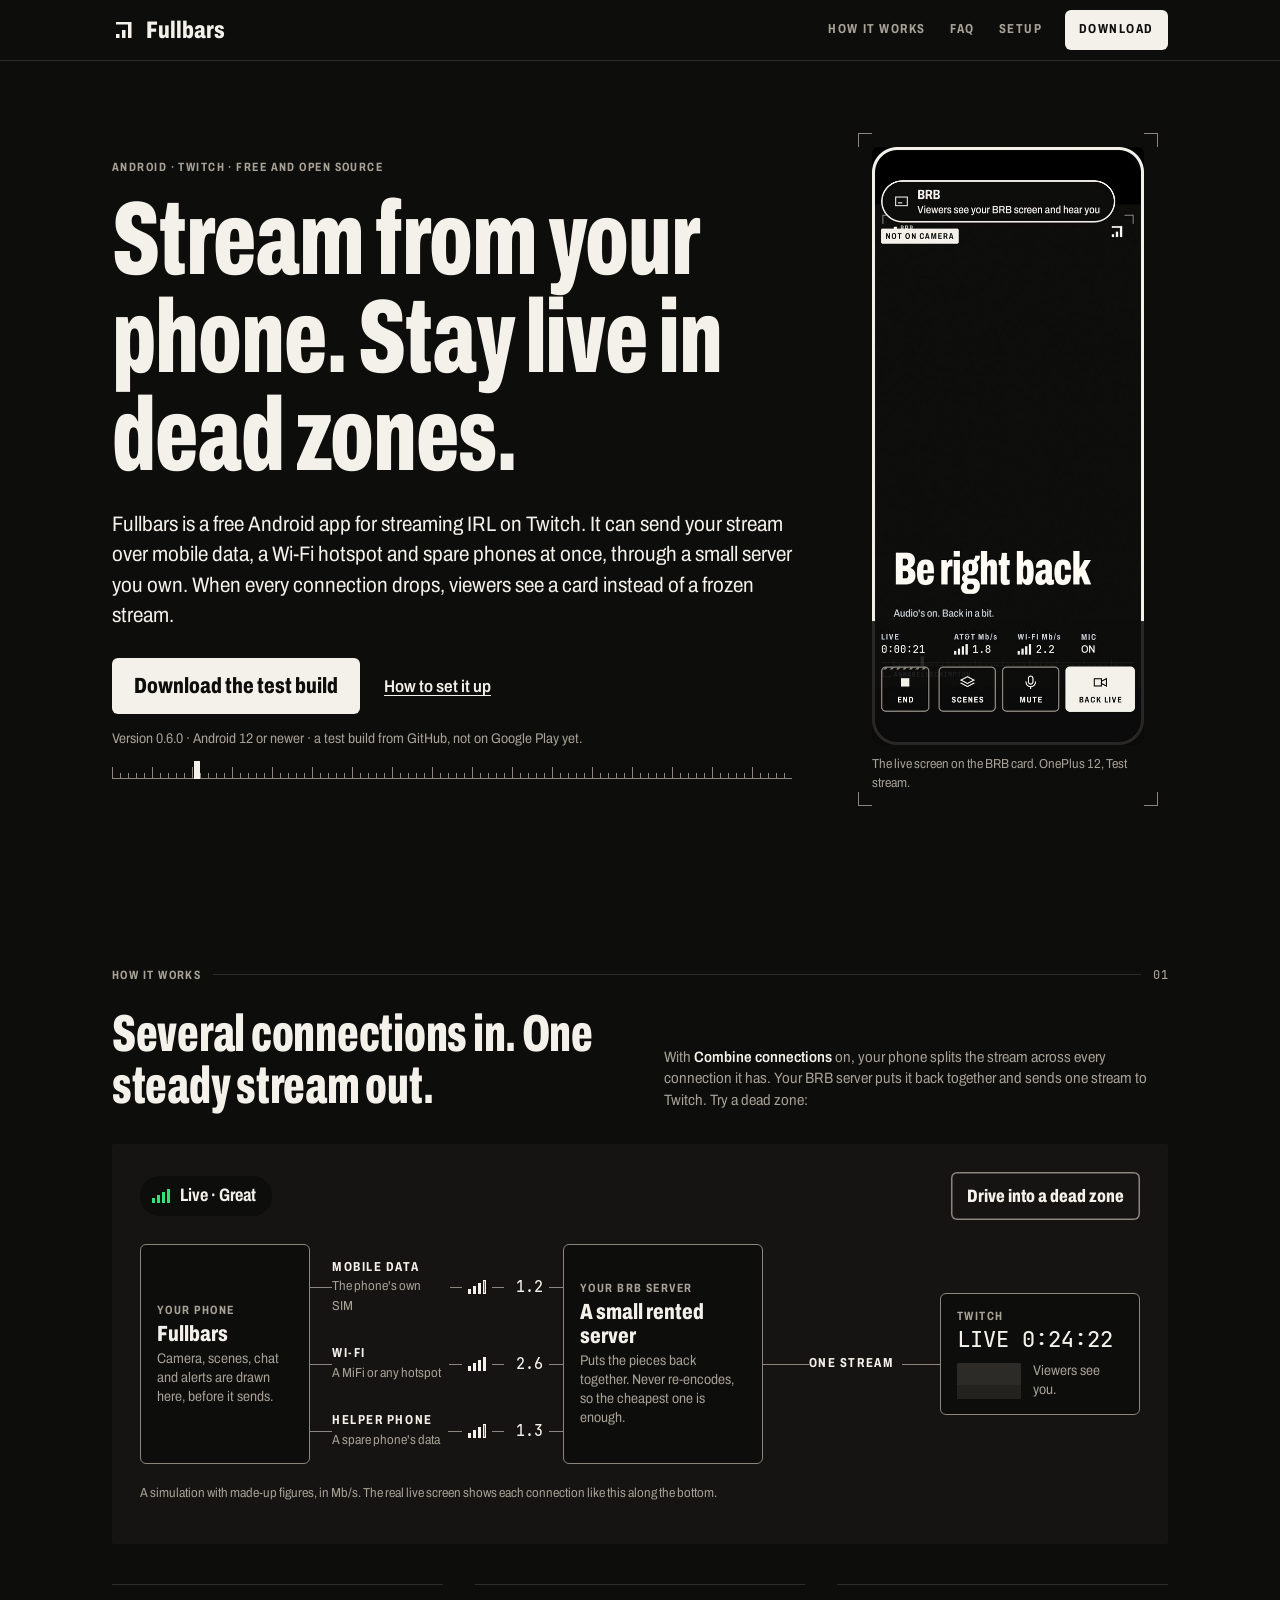
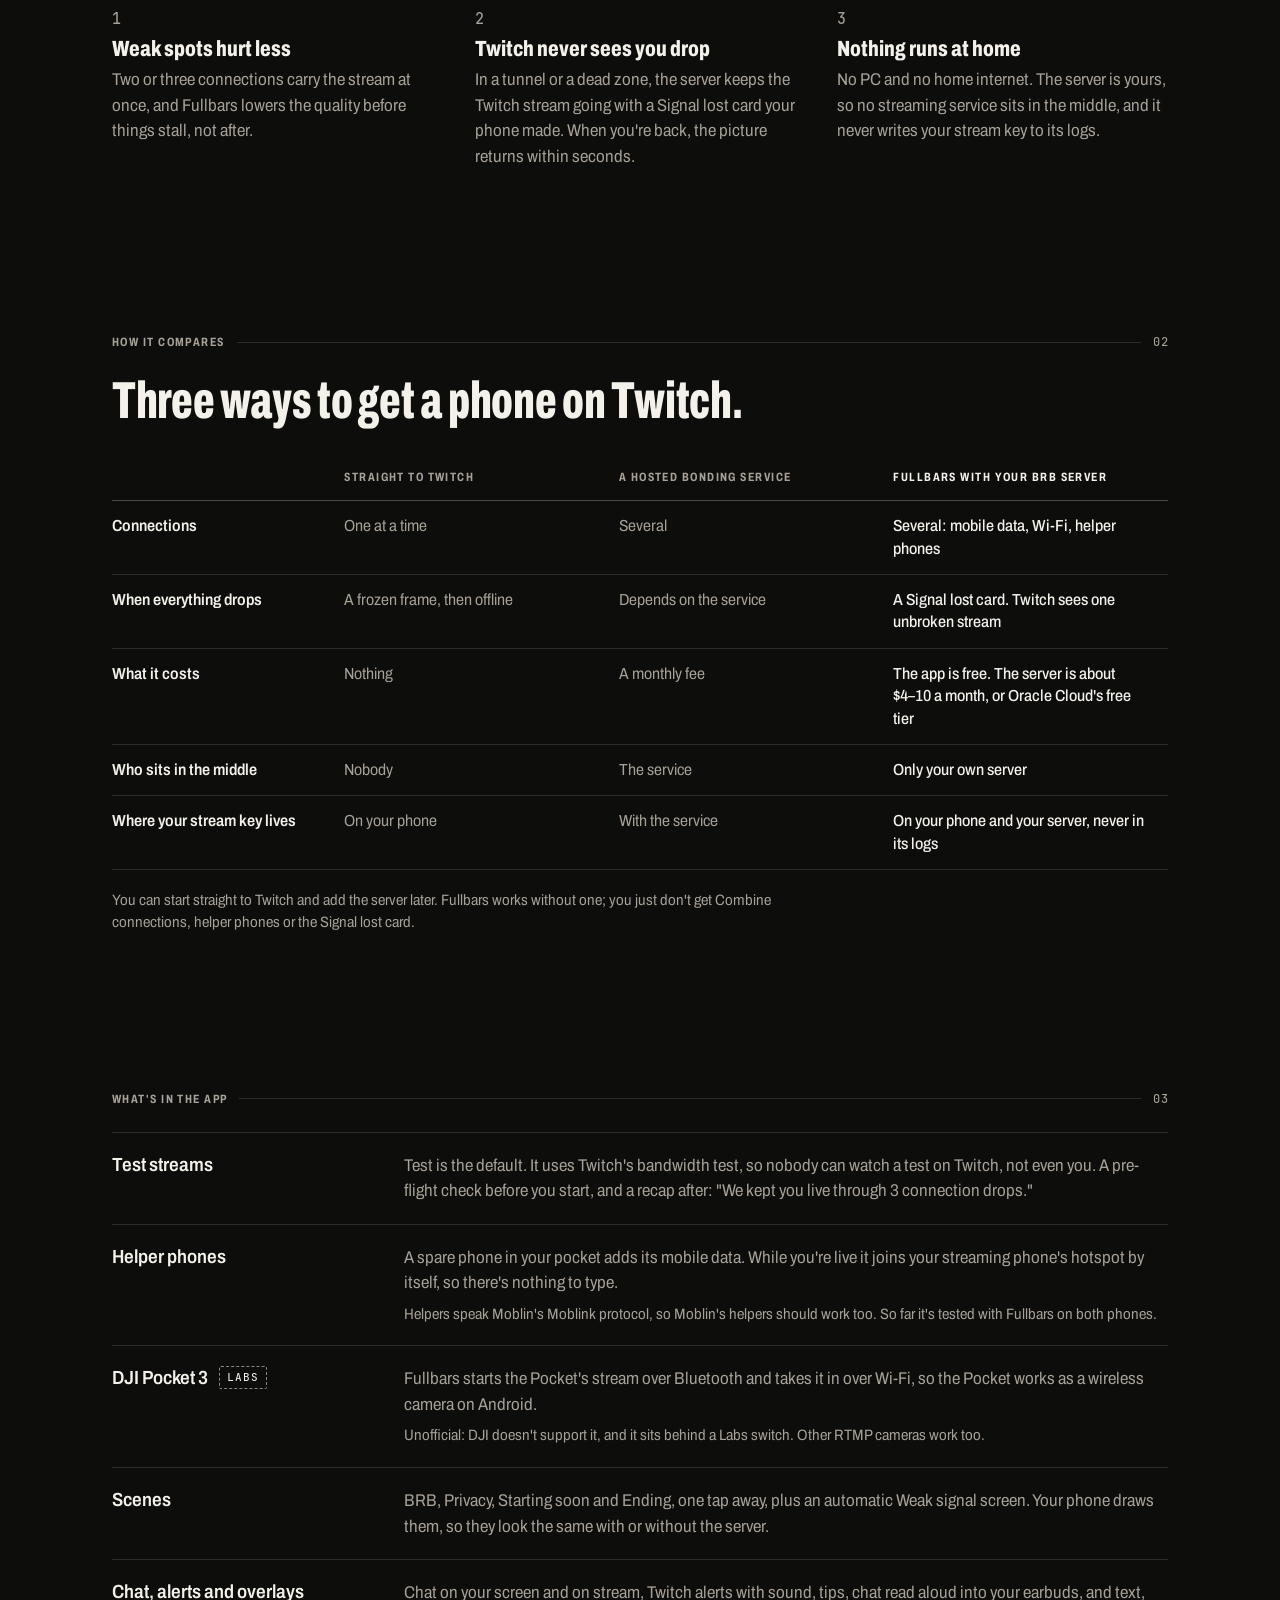
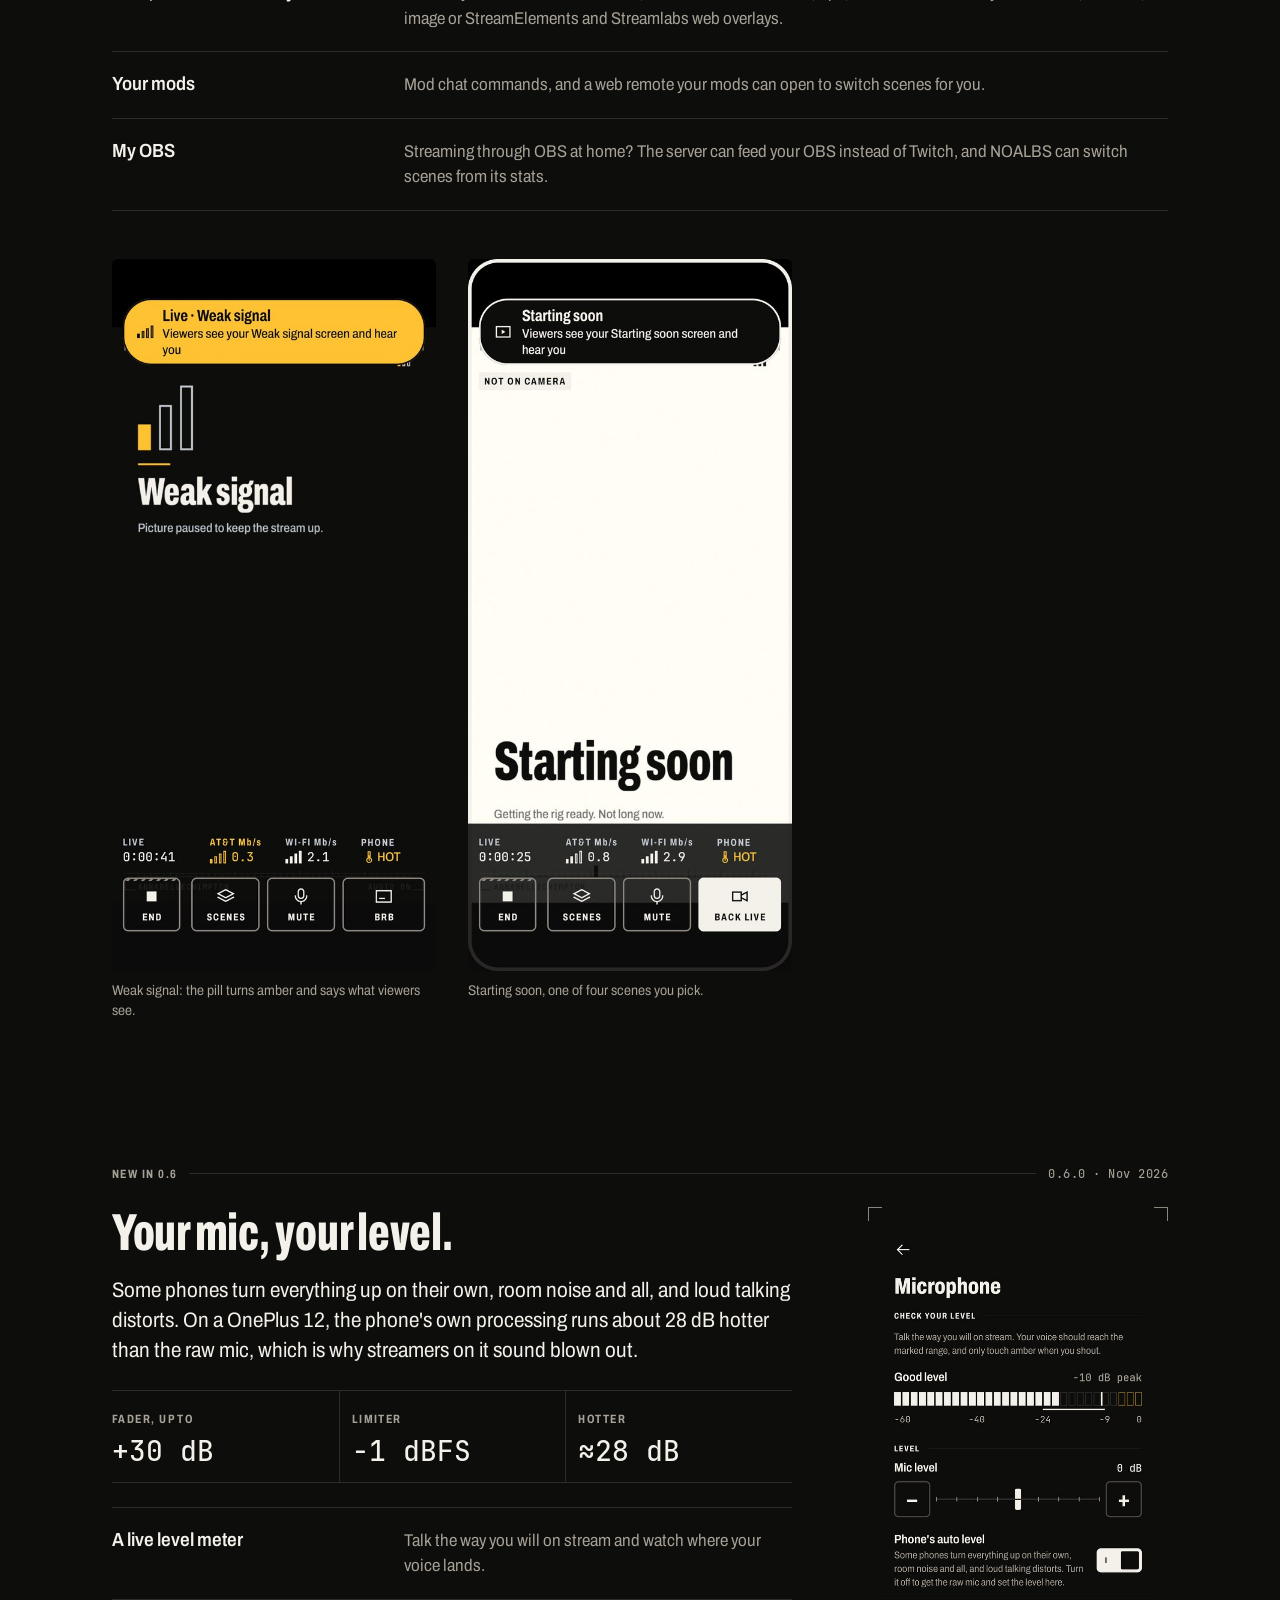
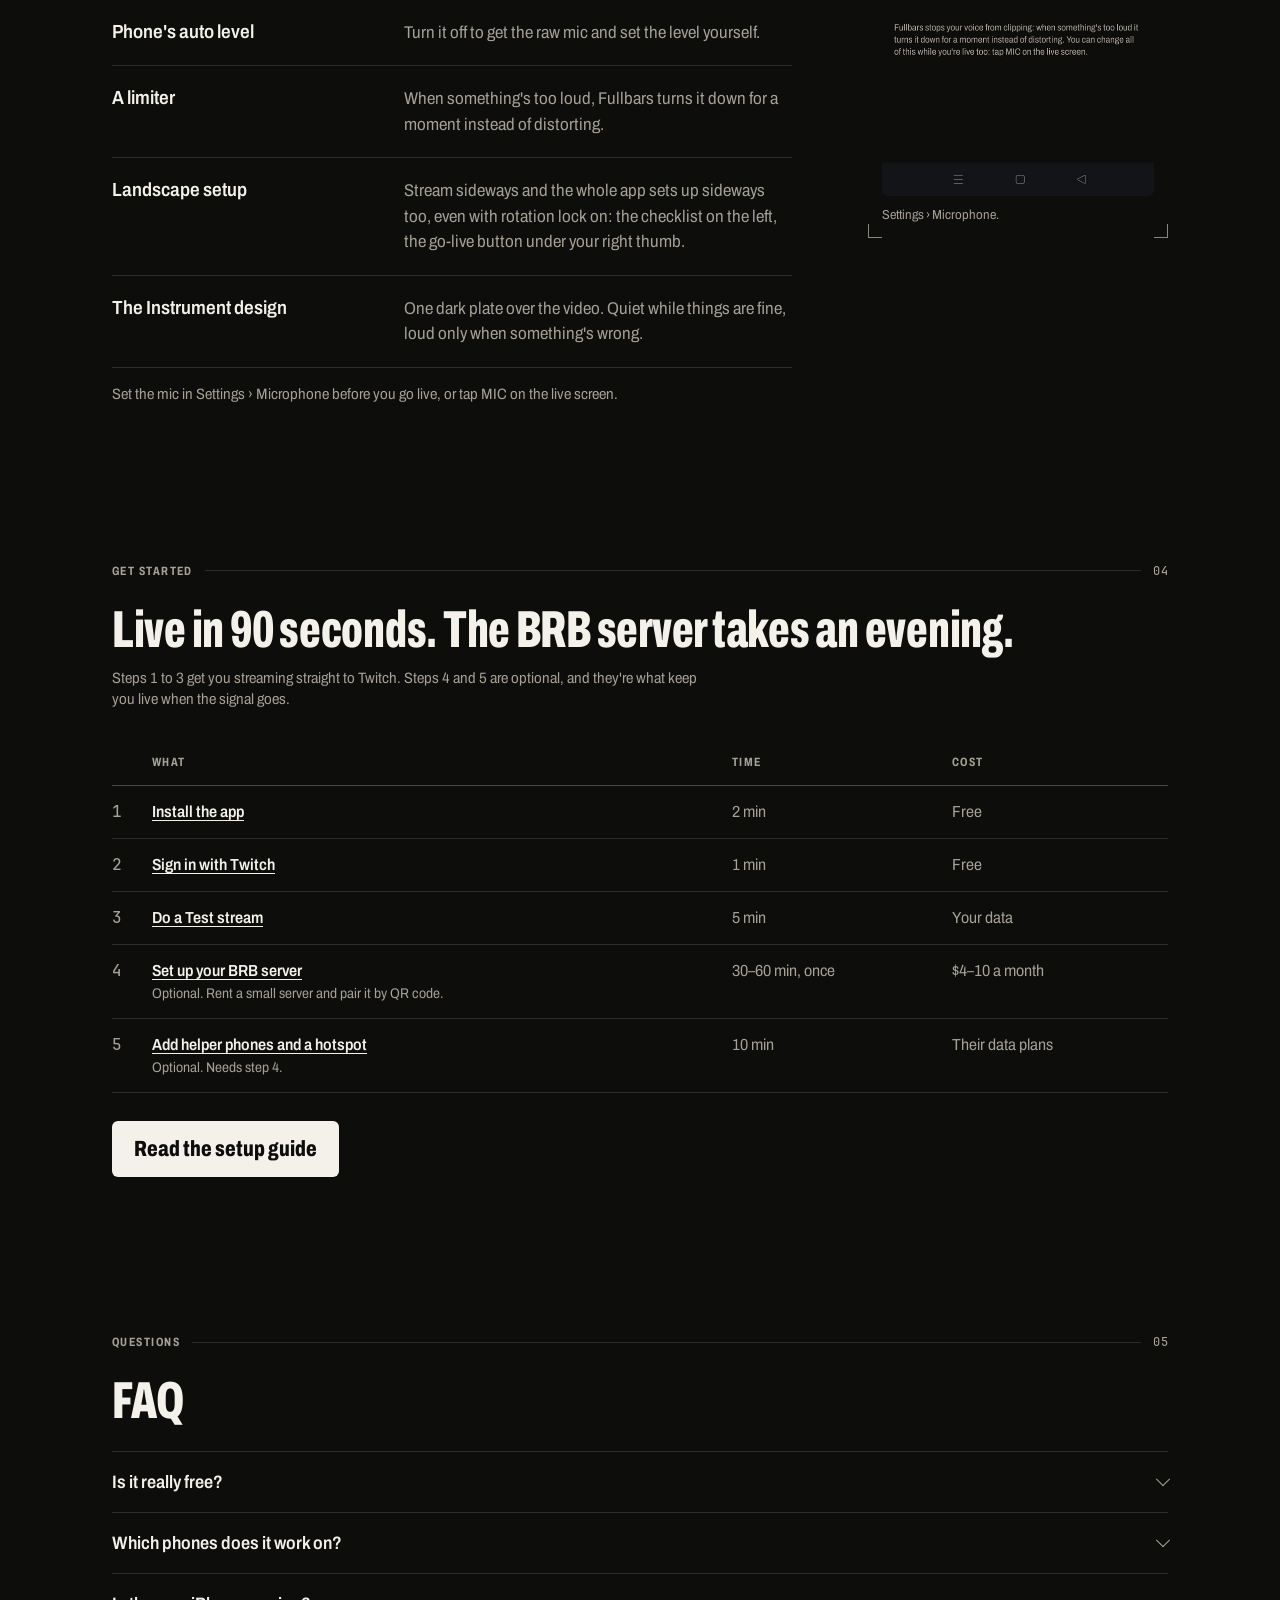
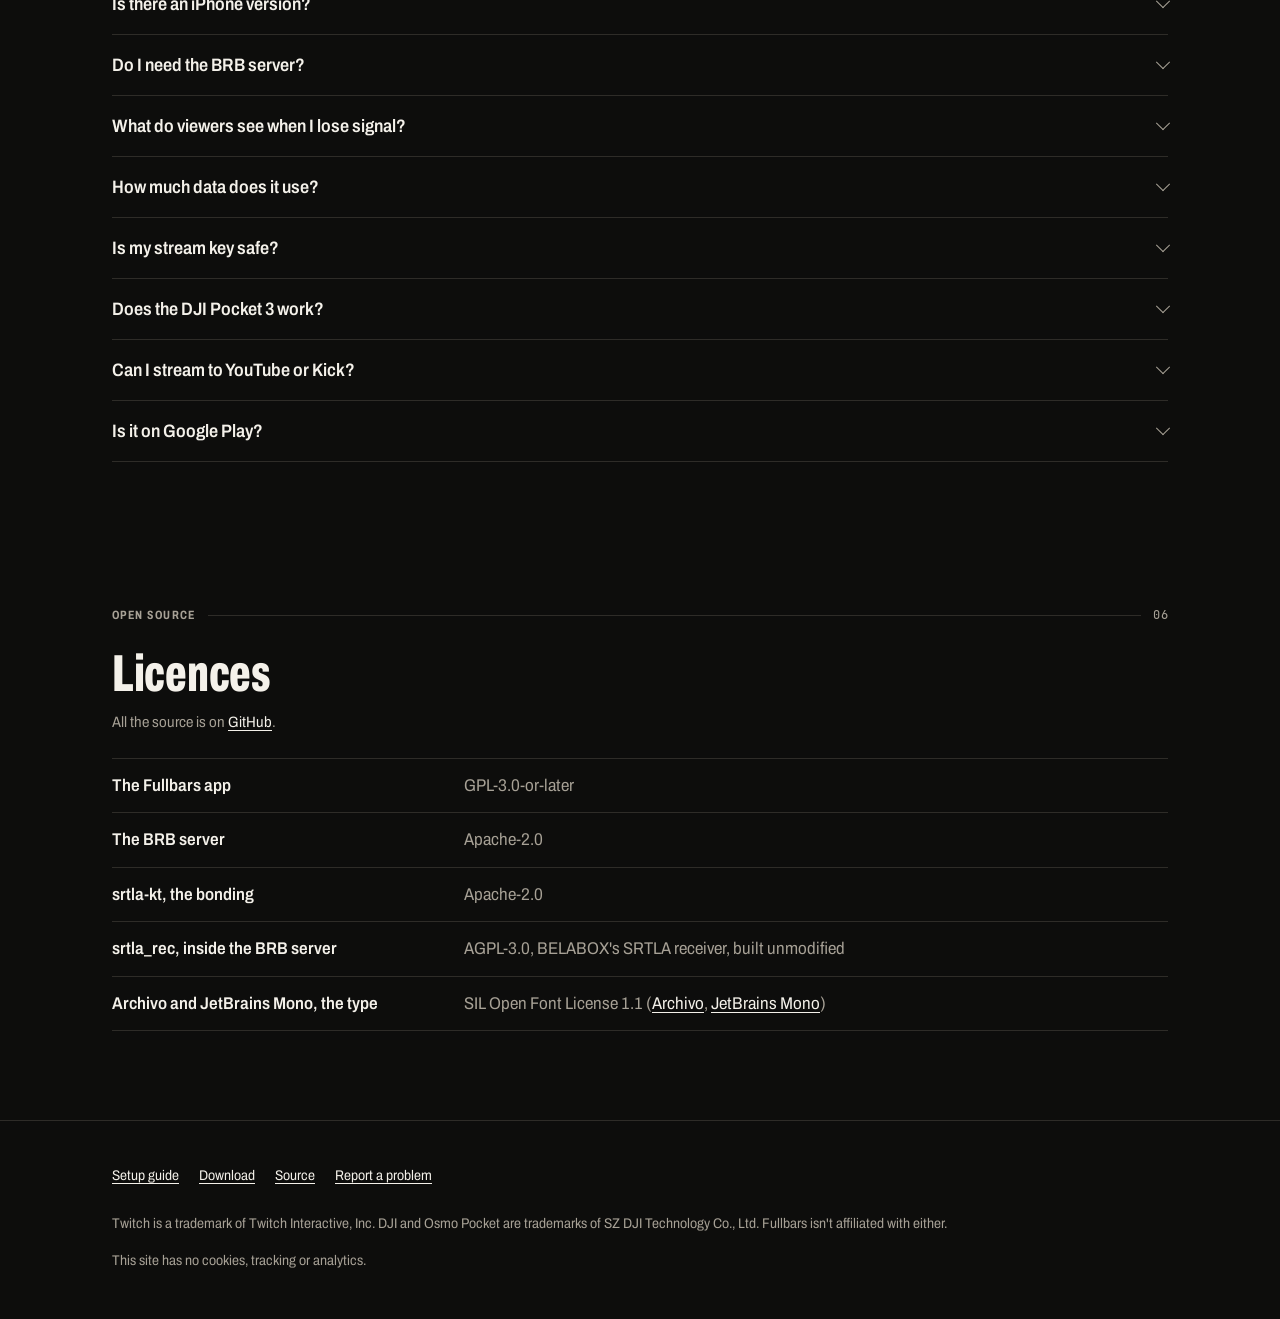
==== index.html @ 6efbb82a "fullbars.app: home page and setup guide Built from the Fullbars repo's site/ folder (commit 6961b77)" ====
<!doctype html>
<html lang="en">
<head>
<meta charset="utf-8">
<meta name="viewport" content="width=device-width, initial-scale=1">
<title>Fullbars · IRL streaming for Android</title>
<meta name="description" content="Free, open-source Android app for IRL streaming on Twitch. Combine mobile data, Wi‑Fi and spare phones through your own BRB server, so a dead zone shows viewers a card instead of a frozen stream.">
<meta name="theme-color" content="#0D0D0C">
<link rel="canonical" href="https://fullbars.app/">
<link rel="icon" href="/favicon.svg" type="image/svg+xml">
<link rel="icon" href="/favicon-32.png" sizes="32x32" type="image/png">
<link rel="apple-touch-icon" href="/apple-touch-icon.png">
<meta property="og:type" content="website">
<meta property="og:url" content="https://fullbars.app/">
<meta property="og:title" content="Fullbars · Stream from your phone. Stay live in dead zones.">
<meta property="og:description" content="Free Android IRL streaming for Twitch, with your own BRB server for dead zones.">
<meta property="og:image" content="https://fullbars.app/img/og.png">
<meta name="twitter:card" content="summary_large_image">
<link rel="preload" href="/fonts/archivo_xc_800.woff2" as="font" type="font/woff2" crossorigin>
<link rel="preload" href="/fonts/archivo_sc_400.woff2" as="font" type="font/woff2" crossorigin>
<link rel="stylesheet" href="/styles.css">
<script src="/site.js" defer></script>
</head>
<body>
<a class="skip" href="#main">Skip to content</a>

<header class="bar">
  <div class="wrap">
    <a class="brand" href="/" aria-label="Fullbars, home">
      <svg viewBox="0 0 24 24" aria-hidden="true"><path fill="currentColor" d="M4,16h3.5v4h-3.5z M10,12h3.5v8h-3.5z M4,4h15.5v2.5h-15.5z M16,4h3.5v16h-3.5z"/></svg>
      Fullbars
    </a>
    <nav class="nav" aria-label="Main">
      <a class="opt" href="#how">How it works</a>
      <a class="opt" href="#faq">FAQ</a>
      <a href="/setup/">Setup</a>
      <a class="key" href="https://github.com/AnnabelleChimpton/fullbars/releases/latest">Download</a>
    </nav>
  </div>
</header>

<main id="main">

<section class="hero" aria-labelledby="hero-title">
  <div class="wrap">
    <div>
      <p class="label">Android · Twitch · free and open source</p>
      <h1 class="display" id="hero-title">Stream from your phone. Stay live in dead zones.</h1>
      <p class="lede">Fullbars is a free Android app for streaming IRL on Twitch. It can send your stream over mobile data, a Wi‑Fi hotspot and spare phones at once, through a small server you own. When every connection drops, viewers see a card instead of a frozen stream.</p>
      <div class="ctas">
        <a class="btn primary" href="https://github.com/AnnabelleChimpton/fullbars/releases/latest">Download the test build</a>
        <a class="textlink" href="/setup/">How to set it up</a>
      </div>
      <p class="fine">Version 0.6.0 · Android 12 or newer · a test build from GitHub, not on Google Play yet.</p>
      <div class="ruler" data-step="0" aria-hidden="true"><span class="cursor"></span></div>
    </div>
    <figure class="shot reg" style="margin:0">
      <span class="reg-b"></span>
      <img src="/img/live-brb.jpg" width="540" height="1188" alt="The Fullbars live screen on the BRB card. A pill at the top says BRB, viewers see your BRB screen and hear you. The instrument line along the bottom shows LIVE 0:00:21, AT&T 1.8 Mb/s, Wi‑Fi 2.2 Mb/s and MIC on, over four keys: END, SCENES, MUTE and BACK LIVE.">
      <figcaption>The live screen on the BRB card. OnePlus 12, Test stream.</figcaption>
    </figure>
  </div>
</section>

<section id="how" aria-labelledby="how-title">
  <div class="wrap">
    <div class="sh"><span class="label">How it works</span><span class="stamp">01</span></div>
    <div class="route-intro">
      <h2 class="display-s" id="how-title">Several connections in. One steady stream out.</h2>
      <p class="help" style="margin:0">With <strong style="color:var(--text)">Combine connections</strong> on, your phone splits the stream across every connection it has. Your BRB server puts it back together and sends one stream to Twitch. Try a dead zone:</p>
    </div>

    <div class="plate">
      <div class="plate-top">
        <div class="pill" id="pill" data-state="live" role="status" aria-live="polite">
          <span class="meter" aria-hidden="true"><i></i><i></i><i></i><i></i></span>
          <svg class="arrows" viewBox="0 0 24 24" aria-hidden="true" fill="none" stroke="currentColor" stroke-width="1.75" stroke-linecap="square"><path d="M5 11a7 7 0 0 1 12.5-4.3M19 13a7 7 0 0 1-12.5 4.3"/><path d="M18 3v4h-4M6 21v-4h4"/></svg>
          <span id="pill-text">Live · Great</span>
        </div>
        <button class="btn secondary btn-sim" id="sim" type="button" aria-pressed="false">Drive into a dead zone</button>
      </div>

      <div class="route" id="route" data-state="live">
        <div class="node n-phone">
          <span class="label">Your phone</span>
          <span class="name">Fullbars</span>
          <span class="sub">Camera, scenes, chat and alerts are drawn here, before it sends.</span>
        </div>
        <div class="stub" aria-hidden="true"></div>
        <div class="lane l1" data-link>
          <span class="lname">Mobile data<small>The phone's own SIM</small></span>
          <span class="meter" aria-hidden="true"><i></i><i></i><i></i><i class="off"></i></span>
          <span class="val">1.8</span>
        </div>
        <div class="lane l2" data-link>
          <span class="lname">Wi‑Fi<small>A MiFi or any hotspot</small></span>
          <span class="meter" aria-hidden="true"><i></i><i></i><i></i><i></i></span>
          <span class="val">2.2</span>
        </div>
        <div class="lane l3" data-link>
          <span class="lname">Helper phone<small>A spare phone's data</small></span>
          <span class="meter" aria-hidden="true"><i></i><i></i><i class="off"></i><i class="off"></i></span>
          <span class="val">1.1</span>
        </div>
        <div class="stub" aria-hidden="true"></div>
        <div class="node n-server">
          <span class="label">Your BRB server</span>
          <span class="name">A small rented server</span>
          <span class="sub">Puts the pieces back together. Never re-encodes, so the cheapest one is enough.</span>
        </div>
        <div class="lane out l-out">
          <span class="lname" id="out-label">One stream</span>
        </div>
        <div class="node twitch n-twitch">
          <span class="label">Twitch</span>
          <span class="name"><span class="timer" id="timer">LIVE 0:24:18</span></span>
          <div class="viewers">
            <span class="card-thumb" aria-hidden="true"><span class="cam"></span><span class="lostbars"><span class="meter dashed"><i></i><i></i><i></i></span></span><span class="lost">Signal lost</span></span>
            <span class="sub" style="margin:0" id="viewers-see">Viewers see you.</span>
          </div>
        </div>
      </div>
      <p class="sim-note">A simulation with made-up figures, in Mb/s. The real live screen shows each connection like this along the bottom.</p>
    </div>

    <ol class="steps3">
      <li><div><h3>Weak spots hurt less</h3><p>Two or three connections carry the stream at once, and Fullbars lowers the quality before things stall, not after.</p></div></li>
      <li><div><h3>Twitch never sees you drop</h3><p>In a tunnel or a dead zone, the server keeps the Twitch stream going with a Signal lost card your phone made. When you're back, the picture returns within seconds.</p></div></li>
      <li><div><h3>Nothing runs at home</h3><p>No PC and no home internet. The server is yours, so no streaming service sits in the middle, and it never writes your stream key to its logs.</p></div></li>
    </ol>
  </div>
</section>

<section id="compare" aria-labelledby="compare-title">
  <div class="wrap">
    <div class="sh"><span class="label">How it compares</span><span class="stamp">02</span></div>
    <h2 class="display-s" id="compare-title" style="max-width:16em;margin-bottom:28px">Three ways to get a phone on Twitch.</h2>
    <div class="tbl-wrap">
      <table class="cmp">
        <thead>
          <tr><th scope="col"><span class="sr">Question</span></th><th scope="col">Straight to Twitch</th><th scope="col">A hosted bonding service</th><th scope="col" class="us">Fullbars with your BRB server</th></tr>
        </thead>
        <tbody>
          <tr><th scope="row">Connections</th><td data-col="Straight to Twitch">One at a time</td><td data-col="Hosted service">Several</td><td class="us" data-col="Fullbars">Several: mobile data, Wi‑Fi, helper phones</td></tr>
          <tr><th scope="row">When everything drops</th><td data-col="Straight to Twitch">A frozen frame, then offline</td><td data-col="Hosted service">Depends on the service</td><td class="us" data-col="Fullbars">A Signal lost card. Twitch sees one unbroken stream</td></tr>
          <tr><th scope="row">What it costs</th><td data-col="Straight to Twitch">Nothing</td><td data-col="Hosted service">A monthly fee</td><td class="us" data-col="Fullbars">The app is free. The server is about <span class="nw">$4–10</span> a month, or Oracle Cloud's free tier</td></tr>
          <tr><th scope="row">Who sits in the middle</th><td data-col="Straight to Twitch">Nobody</td><td data-col="Hosted service">The service</td><td class="us" data-col="Fullbars">Only your own server</td></tr>
          <tr><th scope="row">Where your stream key lives</th><td data-col="Straight to Twitch">On your phone</td><td data-col="Hosted service">With the service</td><td class="us" data-col="Fullbars">On your phone and your server, never in its logs</td></tr>
        </tbody>
      </table>
    </div>
    <p class="help" style="margin-top:20px;max-width:44em">You can start straight to Twitch and add the server later. Fullbars works without one; you just don't get Combine connections, helper phones or the Signal lost card.</p>
  </div>
</section>

<section id="features" aria-labelledby="features-title">
  <div class="wrap">
    <div class="sh"><span class="label">What's in the app</span><span class="stamp">03</span></div>
    <h2 class="sr" id="features-title">What's in the app</h2>
    <div class="rows">
      <div class="row"><h3>Test streams</h3><p>Test is the default. It uses Twitch's bandwidth test, so nobody can watch a test on Twitch, not even you. A pre-flight check before you start, and a recap after: "We kept you live through 3 connection drops."</p></div>
      <div class="row"><h3>Helper phones</h3><div><p>A spare phone in your pocket adds its mobile data. While you're live it joins your streaming phone's hotspot by itself, so there's nothing to type.</p><p class="tagline help">Helpers speak Moblin's Moblink protocol, so Moblin's helpers should work too. So far it's tested with Fullbars on both phones.</p></div></div>
      <div class="row"><h3>DJI Pocket 3 <span class="tag dashed">Labs</span></h3><div><p>Fullbars starts the Pocket's stream over Bluetooth and takes it in over Wi‑Fi, so the Pocket works as a wireless camera on Android.</p><p class="tagline help">Unofficial: DJI doesn't support it, and it sits behind a Labs switch. Other RTMP cameras work too.</p></div></div>
      <div class="row"><h3>Scenes</h3><p>BRB, Privacy, Starting soon and Ending, one tap away, plus an automatic Weak signal screen. Your phone draws them, so they look the same with or without the server.</p></div>
      <div class="row"><h3>Chat, alerts and overlays</h3><p>Chat on your screen and on stream, Twitch alerts with sound, tips, chat read aloud into your earbuds, and text, image or StreamElements and Streamlabs web overlays.</p></div>
      <div class="row"><h3>Your mods</h3><p>Mod chat commands, and a web remote your mods can open to switch scenes for you.</p></div>
      <div class="row"><h3>My OBS</h3><p>Streaming through OBS at home? The server can feed your OBS instead of Twitch, and NOALBS can switch scenes from its stats.</p></div>
    </div>

    <div class="screens" style="margin-top:48px">
      <figure><img src="/img/live-weak.jpg" width="540" height="1188" loading="lazy" alt="The live screen during a weak signal: an amber full-width pill says Live, Weak signal, viewers see your Weak signal screen and hear you. The AT&T column is amber at 0.3 Mb/s; Wi‑Fi shows 2.1 Mb/s."><figcaption>Weak signal: the pill turns amber and says what viewers see.</figcaption></figure>
      <figure><img src="/img/live-starting-soon.jpg" width="540" height="1188" loading="lazy" alt="The live screen on the Starting soon card, a light card with the headline Starting soon and the line Getting the rig ready. Not long now."><figcaption>Starting soon, one of four scenes you pick.</figcaption></figure>
    </div>
  </div>
</section>

<section id="new" aria-labelledby="new-title">
  <div class="wrap">
    <div class="sh"><span class="label">New in 0.6</span><span class="stamp">0.6.0 · Nov 2026</span></div>
    <div class="release">
      <div>
        <h2 class="display-s" id="new-title">Your mic, your level.</h2>
        <p class="lede" style="margin-top:16px">Some phones turn everything up on their own, room noise and all, and loud talking distorts. On a OnePlus 12, the phone's own processing runs about 28 dB hotter than the raw mic, which is why streamers on it sound blown out.</p>
        <div class="figures" role="list">
          <div role="listitem"><span class="label">Fader, up to</span><span class="v">+30 dB</span></div>
          <div role="listitem"><span class="label">Limiter</span><span class="v">−1 dBFS</span></div>
          <div role="listitem"><span class="label">Hotter</span><span class="v">≈28 dB</span></div>
        </div>
        <div class="rows">
          <div class="row"><h3>A live level meter</h3><p>Talk the way you will on stream and watch where your voice lands.</p></div>
          <div class="row"><h3>Phone's auto level</h3><p>Turn it off to get the raw mic and set the level yourself.</p></div>
          <div class="row"><h3>A limiter</h3><p>When something's too loud, Fullbars turns it down for a moment instead of distorting.</p></div>
          <div class="row"><h3>Landscape setup</h3><p>Stream sideways and the whole app sets up sideways too, even with rotation lock on: the checklist on the left, the go-live button under your right thumb.</p></div>
          <div class="row"><h3>The Instrument design</h3><p>One dark plate over the video. Quiet while things are fine, loud only when something's wrong.</p></div>
        </div>
        <p class="help" style="margin-top:16px">Set the mic in Settings › Microphone before you go live, or tap MIC on the live screen.</p>
      </div>
      <figure class="shot reg" style="margin:0">
        <span class="reg-b"></span>
        <img src="/img/settings-microphone.jpg" width="540" height="1143" loading="lazy" alt="Settings, Microphone: a level meter saying Good level, the mic level fader at 0 dB, and the Phone's auto level switch.">
        <figcaption>Settings › Microphone.</figcaption>
      </figure>
    </div>
  </div>
</section>

<section id="start" aria-labelledby="start-title">
  <div class="wrap">
    <div class="sh"><span class="label">Get started</span><span class="stamp">04</span></div>
    <h2 class="display-s" id="start-title" style="margin-bottom:12px">Live in 90 seconds. The BRB server takes an evening.</h2>
    <p class="help" style="max-width:40em;margin-bottom:28px">Steps 1 to 3 get you streaming straight to Twitch. Steps 4 and 5 are optional, and they're what keep you live when the signal goes.</p>
    <table class="plan">
      <thead><tr><th scope="col"><span class="sr">Step</span></th><th scope="col">What</th><th scope="col">Time</th><th scope="col">Cost</th></tr></thead>
      <tbody>
        <tr><td class="n">1</td><td class="what"><a href="/setup/#install">Install the app</a></td><td class="t">2 min</td><td class="c">Free</td></tr>
        <tr><td class="n">2</td><td class="what"><a href="/setup/#twitch">Sign in with Twitch</a></td><td class="t">1 min</td><td class="c">Free</td></tr>
        <tr><td class="n">3</td><td class="what"><a href="/setup/#test">Do a Test stream</a></td><td class="t">5 min</td><td class="c">Your data</td></tr>
        <tr><td class="n">4</td><td class="what"><a href="/setup/#server">Set up your BRB server</a><small>Optional. Rent a small server and pair it by QR code.</small></td><td class="t">30–60 min, once</td><td class="c"><span class="nw">$4–10</span> a month</td></tr>
        <tr><td class="n">5</td><td class="what"><a href="/setup/#more">Add helper phones and a hotspot</a><small>Optional. Needs step 4.</small></td><td class="t">10 min</td><td class="c">Their data plans</td></tr>
      </tbody>
    </table>
    <p style="margin-top:28px"><a class="btn primary" href="/setup/">Read the setup guide</a></p>
  </div>
</section>

<section id="faq" aria-labelledby="faq-title">
  <div class="wrap">
    <div class="sh"><span class="label">Questions</span><span class="stamp">05</span></div>
    <h2 class="display-s" id="faq-title" style="margin-bottom:24px">FAQ</h2>
    <div class="faq">
      <details><summary>Is it really free?</summary><div class="a"><p>Yes. The app is free and open source (GPL-3.0). The only thing you might pay for is your BRB server, which you rent yourself from any provider, usually <span class="nw">$4–10</span> a month. Oracle Cloud's free tier works too. Fullbars doesn't take a cut or see your stream.</p></div></details>
      <details><summary>Which phones does it work on?</summary><div class="a"><p>Android 12 or newer. So far it's been tested on a OnePlus 12 (Android 16) as the streaming phone, with a Pixel 5 (Android 14) as a helper. Other phones should work, but they haven't been tested yet. If yours misbehaves, please open an issue on GitHub.</p></div></details>
      <details><summary>Is there an iPhone version?</summary><div class="a"><p>No, Fullbars is Android only.</p></div></details>
      <details><summary>Do I need the BRB server?</summary><div class="a"><p>No. Without one, Fullbars streams straight to Twitch over one connection, and scenes, chat, alerts and overlays all still work. The server is what lets you combine connections, use helper phones, and stay on air when everything drops.</p></div></details>
      <details><summary>What do viewers see when I lose signal?</summary><div class="a"><p>With the BRB server, a Signal lost card ("The stream picks up when the connection's back") made by your phone to match your stream. Twitch sees one unbroken stream, and your picture comes back within seconds of your signal. If you're gone for 10 minutes, the server ends the stream.</p><p>Without the server, viewers see a frozen frame, and Twitch may show you as offline until your phone reconnects.</p></div></details>
      <details><summary>How much data does it use?</summary><div class="a"><p>At 1080p and 6 Mb/s, about 2.8 GB an hour, split across your connections. Home shows the figure for the quality you pick before you go live. Fullbars lowers the quality on its own when the signal gets weak.</p></div></details>
      <details><summary>Is my stream key safe?</summary><div class="a"><p>Sign in with Twitch and Fullbars fetches your key; you never copy it anywhere. With a BRB server, the phone sends it over an encrypted connection that trusts only your server's key, from the pairing QR code. The server keeps it in a file only it can read and never prints or logs it. The stream itself is encrypted between your phone and your server.</p></div></details>
      <details><summary>Does the DJI Pocket 3 work?</summary><div class="a"><p>Yes, as a Labs feature. Turn on Labs on the Camera page, and Fullbars finds the Pocket over Bluetooth, starts its stream and takes it in over Wi‑Fi. It's unofficial: DJI doesn't support it, and a future Pocket firmware could break it. Any camera that can stream RTMP works too.</p></div></details>
      <details><summary>Can I stream to YouTube or Kick?</summary><div class="a"><p>Not today. Fullbars streams to Twitch, or through your BRB server to your own OBS at home.</p></div></details>
      <details><summary>Is it on Google Play?</summary><div class="a"><p>Not yet. Test builds are on GitHub. They're debug-signed, so when a release-signed build arrives you'll need to uninstall the test build first.</p></div></details>
    </div>
  </div>
</section>

<section id="licences" aria-labelledby="lic-title">
  <div class="wrap">
    <div class="sh"><span class="label">Open source</span><span class="stamp">06</span></div>
    <h2 class="display-s" id="lic-title" style="margin-bottom:12px">Licences</h2>
    <p class="help" style="max-width:40em;margin-bottom:24px">All the source is on <a href="https://github.com/AnnabelleChimpton/fullbars">GitHub</a>.</p>
    <dl class="lic">
      <div><dt>The Fullbars app</dt><dd>GPL-3.0-or-later</dd></div>
      <div><dt>The BRB server</dt><dd>Apache-2.0</dd></div>
      <div><dt>srtla-kt, the bonding</dt><dd>Apache-2.0</dd></div>
      <div><dt>srtla_rec, inside the BRB server</dt><dd>AGPL-3.0, BELABOX's SRTLA receiver, built unmodified</dd></div>
      <div><dt>Archivo and JetBrains Mono, the type</dt><dd>SIL Open Font License 1.1 (<a href="/fonts/OFL-Archivo.txt">Archivo</a>, <a href="/fonts/OFL-JetBrainsMono.txt">JetBrains Mono</a>)</dd></div>
    </dl>
  </div>
</section>

</main>

<footer>
  <div class="wrap">
    <div class="links">
      <a href="/setup/">Setup guide</a>
      <a href="https://github.com/AnnabelleChimpton/fullbars/releases/latest">Download</a>
      <a href="https://github.com/AnnabelleChimpton/fullbars">Source</a>
      <a href="https://github.com/AnnabelleChimpton/fullbars/issues">Report a problem</a>
    </div>
    <p style="margin:0">Twitch is a trademark of Twitch Interactive, Inc. DJI and Osmo Pocket are trademarks of SZ DJI Technology Co., Ltd. Fullbars isn't affiliated with either.</p>
    <p style="margin:0">This site has no cookies, tracking or analytics.</p>
  </div>
</footer>
</body>
</html>
---- styles.css ----
/* Fullbars site. Tokens from docs/design/DESIGN-SPEC.md §1 (app dark). One theme: the app's default, and the Live
   screen is always dark. No gradients, glows or blur. Radii: 2px (rS), 6px (rM), full only for the health pill. */

@font-face { font-family: "Archivo"; src: url("/fonts/archivo_sc_400.woff2") format("woff2"); font-weight: 400; font-stretch: 87.5%; font-display: swap; }
@font-face { font-family: "Archivo"; src: url("/fonts/archivo_sc_500.woff2") format("woff2"); font-weight: 500; font-stretch: 87.5%; font-display: swap; }
@font-face { font-family: "Archivo"; src: url("/fonts/archivo_sc_600.woff2") format("woff2"); font-weight: 600; font-stretch: 87.5%; font-display: swap; }
@font-face { font-family: "Archivo"; src: url("/fonts/archivo_c_700.woff2") format("woff2"); font-weight: 700; font-stretch: 75%; font-display: swap; }
@font-face { font-family: "Archivo"; src: url("/fonts/archivo_c_800.woff2") format("woff2"); font-weight: 800; font-stretch: 75%; font-display: swap; }
@font-face { font-family: "Archivo"; src: url("/fonts/archivo_xc_800.woff2") format("woff2"); font-weight: 800; font-stretch: 62.5%; font-display: swap; }
@font-face { font-family: "JetBrains Mono"; src: url("/fonts/jetbrainsmono_400.woff2") format("woff2"); font-weight: 400; font-display: swap; }
@font-face { font-family: "JetBrains Mono"; src: url("/fonts/jetbrainsmono_500.woff2") format("woff2"); font-weight: 500; font-display: swap; }

:root {
  /* Ink ladder */
  --bg: #0D0D0C; --s1: #151412; --s2: #1C1B18; --s3: #24221F; --s4: #2D2B27;
  --rule: #2E2C28; --rule-strong: #4A4741; --tick: #8A867E;
  --text: #F4F1EA; --text2: #A7A196;
  /* Health: only where they mean health */
  --great: #34E07A; --weak: #FFC233; --cam-lost: #FF8A3D; --reconnecting: #FF6B6B;
  /* Twitch purple: Twitch-specific elements only */
  --twitch: #9146FF; --on-twitch: #FFFFFF;
  --rS: 2px; --rM: 6px;
  --gutter: 16px; --max: 1120px;
  --sans: "Archivo", system-ui, -apple-system, "Segoe UI", sans-serif;
  --mono: "JetBrains Mono", ui-monospace, "SF Mono", Menlo, Consolas, monospace;
  /* Motion tokens (FbMotion) */
  --tick-ms: 120ms; --enter: 280ms cubic-bezier(0.2, 0, 0, 1); --exit: 180ms cubic-bezier(0.4, 0, 1, 1);
  color-scheme: dark;
}
@media (min-width: 720px) { :root { --gutter: 32px; } }

*, *::before, *::after { box-sizing: border-box; }
html { -webkit-text-size-adjust: 100%; text-size-adjust: 100%; scroll-padding-top: 72px; }
body {
  margin: 0; background: var(--bg); color: var(--text);
  font-family: var(--sans); font-weight: 400; font-stretch: 87.5%;
  font-size: 17px; line-height: 1.5; font-feature-settings: "kern" 1, "tnum" 1;
  -webkit-font-smoothing: antialiased; text-rendering: optimizeLegibility;
}
img { max-width: 100%; height: auto; display: block; }
a { color: var(--text); text-decoration: underline; text-decoration-thickness: 1px; text-underline-offset: 3px; }
a:hover { text-decoration-thickness: 2px; }
:focus-visible { outline: 2px solid var(--text); outline-offset: 3px; border-radius: var(--rS); }
p { margin: 0 0 12px; }
h1, h2, h3 { margin: 0; font-weight: 800; font-stretch: 75%; line-height: 1.05; }
strong { font-weight: 600; }
code, kbd, .fig { font-family: var(--mono); font-weight: 500; font-size: 0.88em; }
.fig { font-size: inherit; }

.wrap { max-width: var(--max); margin: 0 auto; padding: 0 var(--gutter); }
.sr { position: absolute !important; width: 1px; height: 1px; overflow: hidden; clip: rect(0 0 0 0); clip-path: inset(50%); white-space: nowrap; }
.skip { position: absolute; left: 8px; top: -60px; background: var(--text); color: var(--bg); padding: 8px 12px; border-radius: var(--rM); z-index: 10; font-weight: 600; }
.skip:focus { top: 8px; }

/* Type roles (FbType, scaled for the web) */
.display { font-stretch: 62.5%; font-weight: 800; font-size: clamp(48px, 11vw, 104px); line-height: 0.94; letter-spacing: -0.01em; }
.display-s { font-stretch: 62.5%; font-weight: 800; font-size: clamp(32px, 5.6vw, 52px); line-height: 1; letter-spacing: -0.005em; }
.title { font-stretch: 75%; font-weight: 800; font-size: clamp(26px, 3.6vw, 34px); line-height: 1.08; }
.label { font-stretch: 75%; font-weight: 700; font-size: 12px; line-height: 16px; letter-spacing: 0.12em; text-transform: uppercase; color: var(--text2); }
.lede { font-size: clamp(18px, 2.1vw, 21px); line-height: 1.45; color: var(--text); max-width: 34em; }
.help { color: var(--text2); font-size: 15px; line-height: 1.45; }
.muted { color: var(--text2); }

/* Top bar */
.bar { position: sticky; top: 0; z-index: 5; background: var(--bg); border-bottom: 1px solid var(--rule); }
.bar .wrap { display: flex; align-items: center; gap: 16px; height: 60px; }
.brand { display: inline-flex; align-items: center; gap: 10px; text-decoration: none; font-stretch: 75%; font-weight: 800; font-size: 24px; line-height: 1; min-height: 48px; }
.brand svg { width: 24px; height: 24px; flex: none; }
.nav { margin-left: auto; display: flex; align-items: center; gap: 4px; }
.nav a { text-decoration: none; font-stretch: 75%; font-weight: 700; font-size: 13px; letter-spacing: 0.12em; text-transform: uppercase; color: var(--text2); padding: 0 10px; min-height: 48px; display: inline-flex; align-items: center; }
.nav a:hover, .nav a[aria-current="page"] { color: var(--text); }
.nav a.key { color: var(--bg); background: var(--text); border-radius: var(--rM); min-height: 40px; padding: 0 14px; margin-left: 8px; }
@media (max-width: 559px) { .nav .opt { display: none; } }

/* Section header: caps label, a hairline, an optional stamp (SectionHeader in the app) */
.sh { display: flex; align-items: center; gap: 12px; margin: 0 0 24px; }
.sh::after { content: ""; flex: 1; height: 1px; background: var(--rule); order: 1; }
.sh .stamp { order: 2; font-family: var(--mono); font-weight: 500; font-size: 12px; color: var(--text2); letter-spacing: 0.04em; }
section { padding: 72px 0; }
@media (max-width: 719px) { section { padding: 56px 0; } }

/* Buttons (FbButton) */
.btn { display: inline-flex; align-items: center; justify-content: center; gap: 12px; min-height: 56px; padding: 0 22px; border-radius: var(--rM);
  font-family: var(--sans); font-stretch: 75%; font-weight: 800; font-size: 22px; line-height: 1; text-decoration: none; cursor: pointer; border: 0; }
.btn.primary { background: var(--text); color: var(--bg); }
.btn.primary:active { background: #DEDAD1; }
.btn.secondary { background: transparent; color: var(--text); box-shadow: inset 0 0 0 1.5px var(--tick); }
.btn.secondary:active { background: var(--s3); }
.btn .tag { font-family: var(--mono); font-weight: 500; font-size: 11px; letter-spacing: 0.08em; border: 1px dashed currentColor; border-radius: var(--rS); padding: 3px 6px; }
.textlink { font-weight: 600; min-height: 48px; display: inline-flex; align-items: center; }

/* Hero */
.hero { padding: 56px 0 64px; }
.hero .wrap { display: grid; gap: 40px; }
.hero h1 { margin: 16px 0 24px; }
.hero .ctas { display: flex; flex-wrap: wrap; align-items: center; gap: 12px 24px; margin: 28px 0 14px; }
.hero .fine { font-size: 14px; color: var(--text2); }
.shot { position: relative; justify-self: center; width: min(300px, 78vw); padding: 14px; }
.shot img { border-radius: var(--rM); }
.shot figcaption { margin-top: 10px; font-size: 13px; line-height: 1.4; color: var(--text2); }
/* Registration L-ticks at the corners (scene cards §4.1) */
.reg { position: relative; }
.reg::before, .reg::after, .reg > .reg-b::before, .reg > .reg-b::after { content: ""; position: absolute; width: 14px; height: 14px; border: 0 solid var(--tick); pointer-events: none; }
.reg::before { top: 0; left: 0; border-top-width: 1.5px; border-left-width: 1.5px; }
.reg::after { top: 0; right: 0; border-top-width: 1.5px; border-right-width: 1.5px; }
.reg > .reg-b { position: absolute; inset: 0; pointer-events: none; }
.reg > .reg-b::before { bottom: 0; left: 0; border-bottom-width: 1.5px; border-left-width: 1.5px; }
.reg > .reg-b::after { bottom: 0; right: 0; border-bottom-width: 1.5px; border-right-width: 1.5px; }
@media (min-width: 880px) {
  .hero { padding: 72px 0 88px; }
  .hero .wrap { grid-template-columns: minmax(0, 1fr) 320px; align-items: center; gap: 56px; }
}

/* The ruler (scene cards): a baseline, minor ticks every 8px, major every 40px, a cursor stepping 4 positions */
.ruler { position: relative; height: 18px; margin-top: 8px; color: var(--tick); }
.ruler::before { content: ""; position: absolute; left: 0; right: 0; bottom: 0; height: 1px; background: currentColor; }
.ruler::after { content: ""; position: absolute; left: 0; right: 0; bottom: 0; height: 12px;
  background: url("data:image/svg+xml,%3Csvg xmlns='http://www.w3.org/2000/svg' width='40' height='12'%3E%3Cpath fill='%238A867E' d='M0 0h1v12H0zM8 6h1v6H8zM16 6h1v6h-1zM24 6h1v6h-1zM32 6h1v6h-1z'/%3E%3C/svg%3E") repeat-x 0 100%; }
.ruler .cursor { position: absolute; bottom: 0; width: 6px; height: 18px; background: var(--text); left: 12.5%; transform: translateX(-50%); }
.ruler[data-step="1"] .cursor { left: 37.5%; }
.ruler[data-step="2"] .cursor { left: 62.5%; }
.ruler[data-step="3"] .cursor { left: 87.5%; }

/* Route: phone → links → BRB server → Twitch */
.route-intro { display: grid; gap: 16px; margin-bottom: 32px; }
@media (min-width: 880px) { .route-intro { grid-template-columns: minmax(0, 1fr) minmax(0, 1fr); gap: 48px; align-items: end; } }
.plate { background: var(--s1); border-radius: var(--rS); padding: 20px; }
@media (min-width: 720px) { .plate { padding: 28px; } }
.plate-top { display: flex; flex-wrap: wrap; align-items: center; justify-content: space-between; gap: 12px 16px; margin-bottom: 24px; }

/* Health pill (the one place green/amber/coral show up, because it means health) */
.pill { display: inline-flex; align-items: center; gap: 10px; min-height: 40px; padding: 8px 16px 8px 12px; border-radius: 999px; background: var(--bg);
  box-shadow: inset 0 0 0 1.5px var(--bg); font-stretch: 75%; font-weight: 700; font-size: 18px; line-height: 1.2; transition: none; }
.pill .meter { color: var(--great); }
.pill[data-state="down"] { box-shadow: none; outline: 2.5px dashed var(--reconnecting); outline-offset: -2.5px; color: var(--reconnecting); }
.pill[data-state="down"] .meter { display: none; }
.pill .arrows { display: none; width: 18px; height: 18px; }
.pill[data-state="down"] .arrows { display: block; }

.meter { display: inline-flex; align-items: flex-end; gap: 2px; height: 14px; flex: none; }
.meter i { display: block; width: 3px; background: currentColor; }
.meter i:nth-child(1) { height: 5px; } .meter i:nth-child(2) { height: 8px; } .meter i:nth-child(3) { height: 11px; } .meter i:nth-child(4) { height: 14px; }
.meter i.off { background: transparent; box-shadow: inset 0 0 0 1.2px currentColor; }
.meter.dashed i { background: transparent; box-shadow: none; border: 1.2px dashed currentColor; }

.btn-sim { min-height: 48px; font-size: 18px; padding: 0 16px; }
.btn-sim[aria-pressed="true"] { background: var(--text); color: var(--bg); box-shadow: none; }

.route { display: grid; gap: 0; }
.node { border: 1.5px solid var(--tick); border-radius: var(--rM); padding: 14px 16px; background: var(--bg); position: relative; z-index: 1; }
.node .label { display: block; margin-bottom: 4px; }
.node .name, .node .sub { display: block; }
.node .name { font-stretch: 75%; font-weight: 800; font-size: 22px; line-height: 1.1; }
.node .sub { font-size: 14px; line-height: 1.35; color: var(--text2); margin-top: 4px; }
.lane { position: relative; display: grid; grid-template-columns: minmax(0, 1fr) auto auto; align-items: center; gap: 12px; padding: 10px 0 10px 28px; min-height: 52px; }
.lane::before { content: ""; position: absolute; left: 12px; top: 0; bottom: 0; border-left: 1.5px solid var(--tick); }
.lane .lname { font-stretch: 75%; font-weight: 700; font-size: 13px; letter-spacing: 0.12em; text-transform: uppercase; }
.lane .lname small { display: block; font-stretch: 87.5%; font-weight: 400; letter-spacing: 0; text-transform: none; font-size: 13px; color: var(--text2); }
.lane .val { font-family: var(--mono); font-weight: 500; font-size: 15px; width: 5ch; text-align: right; }
.lane .meter { color: var(--text); }
.lane.down::before { border-left-style: dashed; border-left-color: var(--reconnecting); }
.lane.down .meter, .lane.down .val { color: var(--reconnecting); }
.lane.out .val { width: auto; }
.stub { position: relative; height: 20px; }
.stub::before { content: ""; position: absolute; left: 12px; top: 0; bottom: 0; border-left: 1.5px solid var(--tick); }
.node.twitch .viewers { margin-top: 10px; display: flex; align-items: center; gap: 12px; }
.card-thumb { width: 64px; height: 36px; flex: none; border-radius: var(--rS); background: var(--bg); box-shadow: inset 0 0 0 1px var(--rule); position: relative; overflow: hidden; }
.card-thumb .cam { position: absolute; inset: 0; background: var(--s4); }
.card-thumb .cam::after { content: ""; position: absolute; left: 0; right: 0; bottom: 0; height: 40%; background: var(--s3); }
.card-thumb .lost { display: none; position: absolute; left: 6px; bottom: 6px; font-stretch: 62.5%; font-weight: 800; font-size: 11px; line-height: 1; color: var(--text); }
.card-thumb .lostbars { display: none; position: absolute; left: 6px; top: 5px; }
.card-thumb .lostbars .meter { height: 10px; gap: 1.5px; color: var(--text2); }
.card-thumb .lostbars .meter i { width: 2.5px; }
.route[data-state="down"] .card-thumb .cam { display: none; }
.route[data-state="down"] .card-thumb .lost, .route[data-state="down"] .card-thumb .lostbars { display: block; }
.timer { font-family: var(--mono); font-weight: 500; }
.sim-note { margin-top: 20px; font-size: 13px; color: var(--text2); }

@media (min-width: 880px) {
  .route { grid-template-columns: 170px minmax(0, 1fr) 200px minmax(0, 0.7fr) 200px; grid-template-rows: repeat(3, auto); align-items: center; }
  .route .n-phone { grid-column: 1; grid-row: 1 / 4; align-self: stretch; display: flex; flex-direction: column; justify-content: center; }
  .route .l1 { grid-column: 2; grid-row: 1; } .route .l2 { grid-column: 2; grid-row: 2; } .route .l3 { grid-column: 2; grid-row: 3; }
  .route .n-server { grid-column: 3; grid-row: 1 / 4; align-self: stretch; display: flex; flex-direction: column; justify-content: center; }
  .route .l-out { grid-column: 4; grid-row: 2; }
  .route .n-twitch { grid-column: 5; grid-row: 1 / 4; align-self: center; }
  .route .stub { display: none; }
  .lane { padding: 14px 14px; grid-template-columns: minmax(0, 1fr) auto auto; }
  .lane::before { left: 0; right: 0; top: 50%; bottom: auto; border-left: 0; border-top: 1.5px solid var(--tick); }
  .lane > * { position: relative; background: var(--s1); padding: 0 6px; }
  .lane .lname { padding-left: 0; margin-left: 8px; padding-right: 8px; justify-self: start; }
  .lane.down::before { border-top-style: dashed; border-top-color: var(--reconnecting); }
  .lane.out { grid-template-columns: auto; justify-content: center; }
}

/* Numbered lines (no cards): hairlines and alignment do the work */
.steps3 { list-style: none; margin: 40px 0 0; padding: 0; display: grid; gap: 0; counter-reset: s; border-top: 1px solid var(--rule); }
.steps3 li { display: grid; align-content: start; grid-template-columns: 40px minmax(0, 1fr); gap: 12px; padding: 20px 0; border-bottom: 1px solid var(--rule); }
.steps3 li::before { counter-increment: s; content: counter(s); font-family: var(--mono); font-weight: 500; font-size: 15px; color: var(--text2); padding-top: 3px; }
.steps3 h3 { font-size: 22px; margin-bottom: 6px; }
.steps3 p { margin: 0; color: var(--text2); }
@media (min-width: 880px) {
  .steps3 { grid-template-columns: repeat(3, minmax(0, 1fr)); gap: 0 32px; border-top: 0; }
  .steps3 li { border-bottom: 0; border-top: 1px solid var(--rule); grid-template-columns: 1fr; gap: 8px; }
}

/* Compare table: a table from 720px, stacked rows below */
table.cmp { width: 100%; border-collapse: collapse; font-size: 16px; line-height: 1.4; }
.cmp th, .cmp td { text-align: left; vertical-align: top; padding: 14px 16px 14px 0; border-bottom: 1px solid var(--rule); }
.cmp thead th { font-stretch: 75%; font-weight: 700; font-size: 12px; letter-spacing: 0.12em; text-transform: uppercase; color: var(--text2); border-bottom-color: var(--rule-strong); }
.cmp thead th.us { color: var(--text); }
.cmp tbody th { font-weight: 600; width: 22%; }
.cmp td { color: var(--text2); width: 26%; }
.cmp td.us { color: var(--text); font-weight: 500; }
@media (max-width: 719px) {
  .cmp thead { position: absolute; width: 1px; height: 1px; overflow: hidden; clip-path: inset(50%); }
  .cmp, .cmp tbody, .cmp tr, .cmp th, .cmp td { display: block; width: auto; }
  .cmp tr { border-bottom: 1px solid var(--rule); padding: 16px 0; }
  .cmp tbody th, .cmp td { border: 0; padding: 0; }
  .cmp tbody th { font-size: 18px; margin-bottom: 8px; width: auto; }
  .cmp td { display: grid; grid-template-columns: 8.5em minmax(0, 1fr); gap: 12px; padding: 3px 0; font-size: 15px; }
  .cmp td::before { content: attr(data-col); color: var(--text2); font-weight: 400; }
  .cmp td.us { order: -1; }
  .cmp td.us::before { color: var(--text); font-weight: 600; }
  .cmp tr { display: flex; flex-direction: column; }
  .cmp tbody th { order: -2; }
}

/* Feature rows: label left, text right, a hairline between (ValueRow, no containers) */
.rows { border-top: 1px solid var(--rule); }
.row { display: grid; gap: 6px 32px; padding: 20px 0; border-bottom: 1px solid var(--rule); }
.row h3 { font-stretch: 87.5%; font-weight: 600; font-size: 19px; line-height: 1.3; }
.row p { margin: 0; color: var(--text2); }
.row .tagline { margin-top: 8px; }
@media (min-width: 720px) { .row { grid-template-columns: 260px minmax(0, 1fr); } }
.tag { display: inline-block; font-family: var(--mono); font-weight: 500; font-size: 11px; line-height: 1; letter-spacing: 0.1em; text-transform: uppercase; padding: 5px 7px; border-radius: var(--rS); border: 1px solid var(--tick); color: var(--text); vertical-align: 3px; margin-left: 8px; }
.tag.dashed { border-style: dashed; }
.tag.inv { background: var(--text); color: var(--bg); border-color: var(--text); }

/* Screens */
.screens { display: grid; grid-template-columns: repeat(2, minmax(0, 1fr)); gap: 24px 16px; margin-top: 8px; }
.screens figure { margin: 0; }
.screens img { border-radius: var(--rM); }
.screens figcaption { margin-top: 10px; font-size: 14px; line-height: 1.4; color: var(--text2); }
.screens { max-width: 680px; }
@media (min-width: 720px) { .screens { gap: 32px; } }
.nw { white-space: nowrap; }

/* New in 0.6 */
.release { display: grid; gap: 40px; }
.release .shot { justify-self: start; padding: 14px; }
@media (min-width: 880px) { .release { grid-template-columns: minmax(0, 1fr) 320px; gap: 56px; align-items: start; } .release .shot { justify-self: end; } }
.figures { display: grid; grid-template-columns: repeat(3, minmax(0, 1fr)); border-top: 1px solid var(--rule); border-bottom: 1px solid var(--rule); margin: 24px 0; }
.figures > div { padding: 14px 12px 14px 0; }
.figures > div + div { border-left: 1px solid var(--rule); padding-left: 12px; }
.figures .v { font-family: var(--mono); font-weight: 500; font-size: clamp(20px, 3vw, 28px); line-height: 1.2; display: block; margin-top: 4px; }

/* Get started summary */
table.plan { width: 100%; border-collapse: collapse; font-size: 16px; }
.plan th, .plan td { text-align: left; padding: 14px 12px 14px 0; border-bottom: 1px solid var(--rule); vertical-align: top; }
.plan thead th { font-stretch: 75%; font-weight: 700; font-size: 12px; letter-spacing: 0.12em; text-transform: uppercase; color: var(--text2); border-bottom-color: var(--rule-strong); }
.plan td.n { font-family: var(--mono); font-weight: 500; color: var(--text2); width: 2.5em; }
.plan td.what { font-weight: 600; }
.plan td.what small { display: block; font-weight: 400; color: var(--text2); font-size: 14px; }
.plan td.t, .plan td.c { color: var(--text2); white-space: nowrap; }
@media (max-width: 599px) {
  .plan thead { display: none; }
  .plan tr { display: grid; grid-template-columns: 2.5em minmax(0, 1fr); border-bottom: 1px solid var(--rule); padding: 12px 0; }
  .plan td { border: 0; padding: 0 0 2px; }
  .plan td.n { grid-row: 1 / 4; padding-top: 1px; }
  .plan td.t, .plan td.c { grid-column: 2; font-size: 14px; white-space: normal; }
  .plan td.t::before { content: "Time: "; } .plan td.c::before { content: "Cost: "; }
}

/* FAQ */
.faq { border-top: 1px solid var(--rule); }
.faq details { border-bottom: 1px solid var(--rule); }
.faq summary { list-style: none; cursor: pointer; display: flex; align-items: center; justify-content: space-between; gap: 16px; min-height: 60px; padding: 14px 0; font-weight: 600; font-size: 18px; line-height: 1.3; }
.faq summary::-webkit-details-marker { display: none; }
.faq summary::after { content: ""; flex: none; width: 10px; height: 10px; border-right: 1.5px solid var(--text2); border-bottom: 1.5px solid var(--text2); transform: rotate(45deg) translate(-2px, -2px); }
.faq details[open] summary::after { transform: rotate(-135deg) translate(-2px, -2px); }
.faq .a { padding: 0 0 20px; color: var(--text2); max-width: 44em; }
.faq .a p:last-child { margin: 0; }

/* Licences + footer */
.lic { display: grid; gap: 0; border-top: 1px solid var(--rule); }
.lic div { display: grid; grid-template-columns: minmax(0, 1fr); gap: 2px; padding: 14px 0; border-bottom: 1px solid var(--rule); }
.lic dt { font-weight: 600; }
.lic dd { margin: 0; color: var(--text2); }
@media (min-width: 720px) { .lic div { grid-template-columns: 320px minmax(0, 1fr); gap: 32px; } }
footer { border-top: 1px solid var(--rule); padding: 32px 0 48px; font-size: 14px; color: var(--text2); }
footer .wrap { display: grid; gap: 16px; }
footer .links { display: flex; flex-wrap: wrap; gap: 4px 20px; }
footer .links a { color: var(--text); min-height: 44px; display: inline-flex; align-items: center; }

/* Setup page */
.page-head { padding: 56px 0 24px; }
.page-head h1 { margin: 12px 0 20px; }
.toc { list-style: none; margin: 32px 0 0; padding: 0; border-top: 1px solid var(--rule); }
.toc li { border-bottom: 1px solid var(--rule); }
.toc a { display: grid; grid-template-columns: 2.5em minmax(0, 1fr) auto; gap: 2px 8px; align-items: center; min-height: 54px; padding: 8px 0; text-decoration: none; font-weight: 600; }
.toc a .n { font-family: var(--mono); font-weight: 500; color: var(--text2); }
.toc a .t { color: var(--text2); font-weight: 400; font-size: 14px; text-align: right; }
@media (max-width: 559px) { .toc a .t { grid-column: 2; text-align: left; } .toc a .n { grid-row: 1 / 3; } }
.step { padding: 56px 0; border-top: 1px solid var(--rule); }
.step-head { display: grid; grid-template-columns: auto minmax(0, 1fr); gap: 4px 20px; align-items: baseline; margin-bottom: 20px; }
.step-head .num { font-family: var(--mono); font-weight: 400; font-size: clamp(44px, 6vw, 64px); line-height: 1; letter-spacing: -0.02em; grid-row: 1 / 3; }
.step-head .opt { grid-column: 2; }
.meta { display: grid; grid-template-columns: repeat(3, minmax(0, 1fr)); border-top: 1px solid var(--rule); border-bottom: 1px solid var(--rule); margin: 0 0 28px; }
.meta > div { padding: 12px 12px 12px 0; }
.meta > div + div { border-left: 1px solid var(--rule); padding-left: 12px; }
.meta dd { margin: 4px 0 0; font-weight: 500; font-size: 15px; line-height: 1.35; }
.meta dt { margin: 0; }
@media (max-width: 559px) { .meta { grid-template-columns: 1fr 1fr; } .meta > div:nth-child(3) { grid-column: 1 / 3; border-left: 0; padding-left: 0; border-top: 1px solid var(--rule); } }
.why { border-left: 2px solid var(--text); padding: 2px 0 2px 16px; margin: 0 0 24px; max-width: 44em; }
.why .label { display: block; margin-bottom: 4px; color: var(--text); }
.body { max-width: 44em; }
.body ol, .body ul { padding-left: 1.3em; margin: 0 0 16px; }
.body li { margin: 0 0 10px; }
.body li::marker { font-family: var(--mono); color: var(--text2); }
.body h3 { font-stretch: 87.5%; font-weight: 600; font-size: 20px; margin: 32px 0 10px; line-height: 1.3; }
.body h3 .fig { color: var(--text2); margin-right: 8px; }
.path { font-weight: 600; white-space: nowrap; }
.cmd { margin: 8px 0 16px; background: var(--s1); border-radius: var(--rS); box-shadow: inset 0 0 0 1px var(--rule); }
.cmd-h { display: flex; align-items: center; justify-content: space-between; gap: 12px; min-height: 44px; padding: 4px 6px 4px 16px; border-bottom: 1px solid var(--rule); }
.cmd pre { margin: 0; padding: 14px 16px; white-space: pre-wrap; overflow-wrap: anywhere; font-family: var(--mono); font-weight: 500; font-size: 14px; line-height: 1.55; color: var(--text); }
.cmd pre .ph { color: var(--bg); background: var(--text); border-radius: var(--rS); padding: 0 3px; }
.cmd .copy { min-height: 36px; min-width: 72px; padding: 0 10px; border-radius: var(--rM); border: 0; box-shadow: inset 0 0 0 1.5px var(--tick); background: var(--s1);
  color: var(--text); font-family: var(--sans); font-stretch: 75%; font-weight: 700; font-size: 12px; letter-spacing: 0.12em; text-transform: uppercase; cursor: pointer; }
.cmd .copy:active { background: var(--s3); }
.cmd .copy[data-done] { background: var(--text); color: var(--bg); box-shadow: none; }
.note { font-size: 15px; color: var(--text2); }
.twitch-btn { display: inline-flex; align-items: center; min-height: 56px; padding: 0 22px; border-radius: var(--rM); background: var(--twitch); color: var(--on-twitch); font-stretch: 75%; font-weight: 800; font-size: 22px; }
.mock { margin: 8px 0 20px; }
.mock figcaption { font-size: 13px; color: var(--text2); margin-top: 8px; }
.ports { width: 100%; border-collapse: collapse; font-size: 15px; margin: 8px 0 16px; }
.ports th, .ports td { text-align: left; padding: 10px 12px 10px 0; border-bottom: 1px solid var(--rule); }
.ports th { font-stretch: 75%; font-weight: 700; font-size: 12px; letter-spacing: 0.12em; text-transform: uppercase; color: var(--text2); }
.ports td:first-child { font-family: var(--mono); font-weight: 500; white-space: nowrap; }

/* Motion: Tick swaps are instant two-step changes done in JS; only Enter is a transition, and reduce-motion cuts it */
.enter { transition: opacity var(--enter), transform var(--enter); }
@media (prefers-reduced-motion: reduce) {
  *, *::before, *::after { transition: none !important; animation: none !important; scroll-behavior: auto !important; }
}
@media (max-width: 559px) { .cmd pre { font-size: 13px; padding: 12px 14px; } }
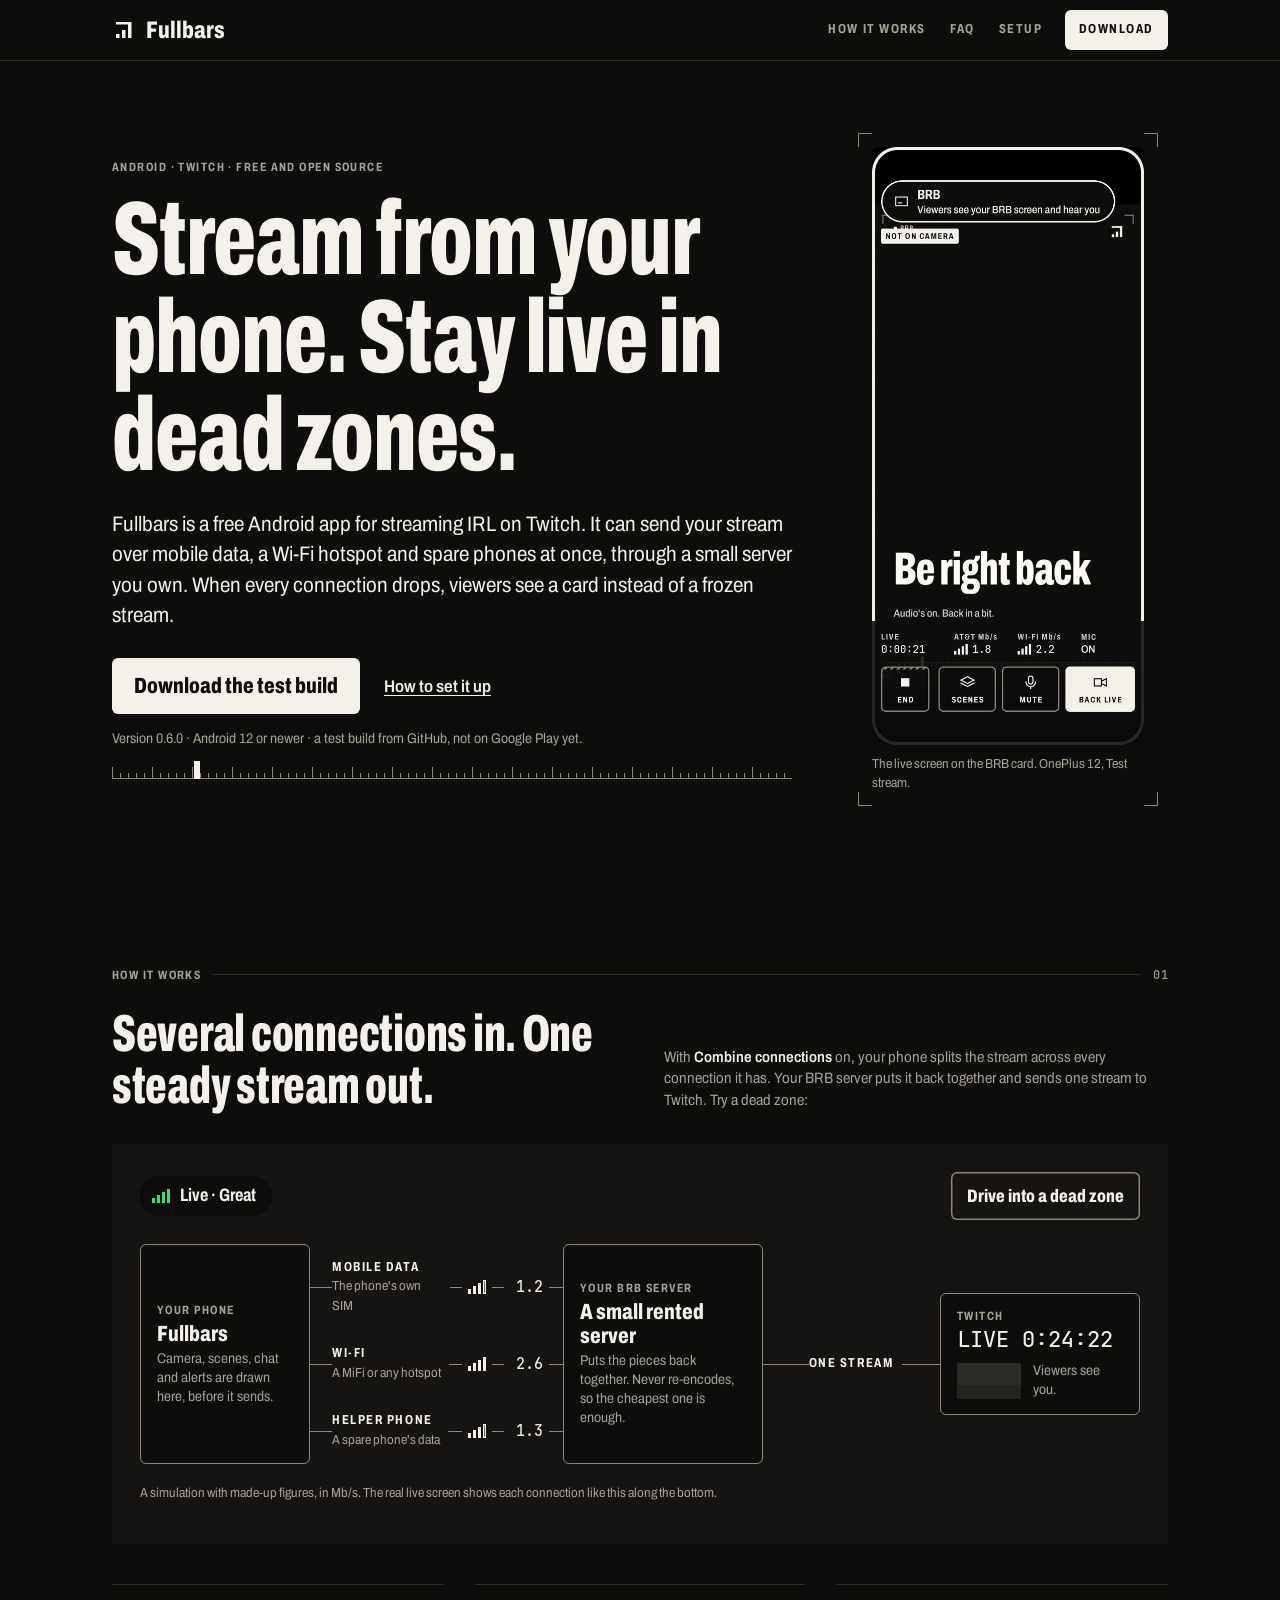
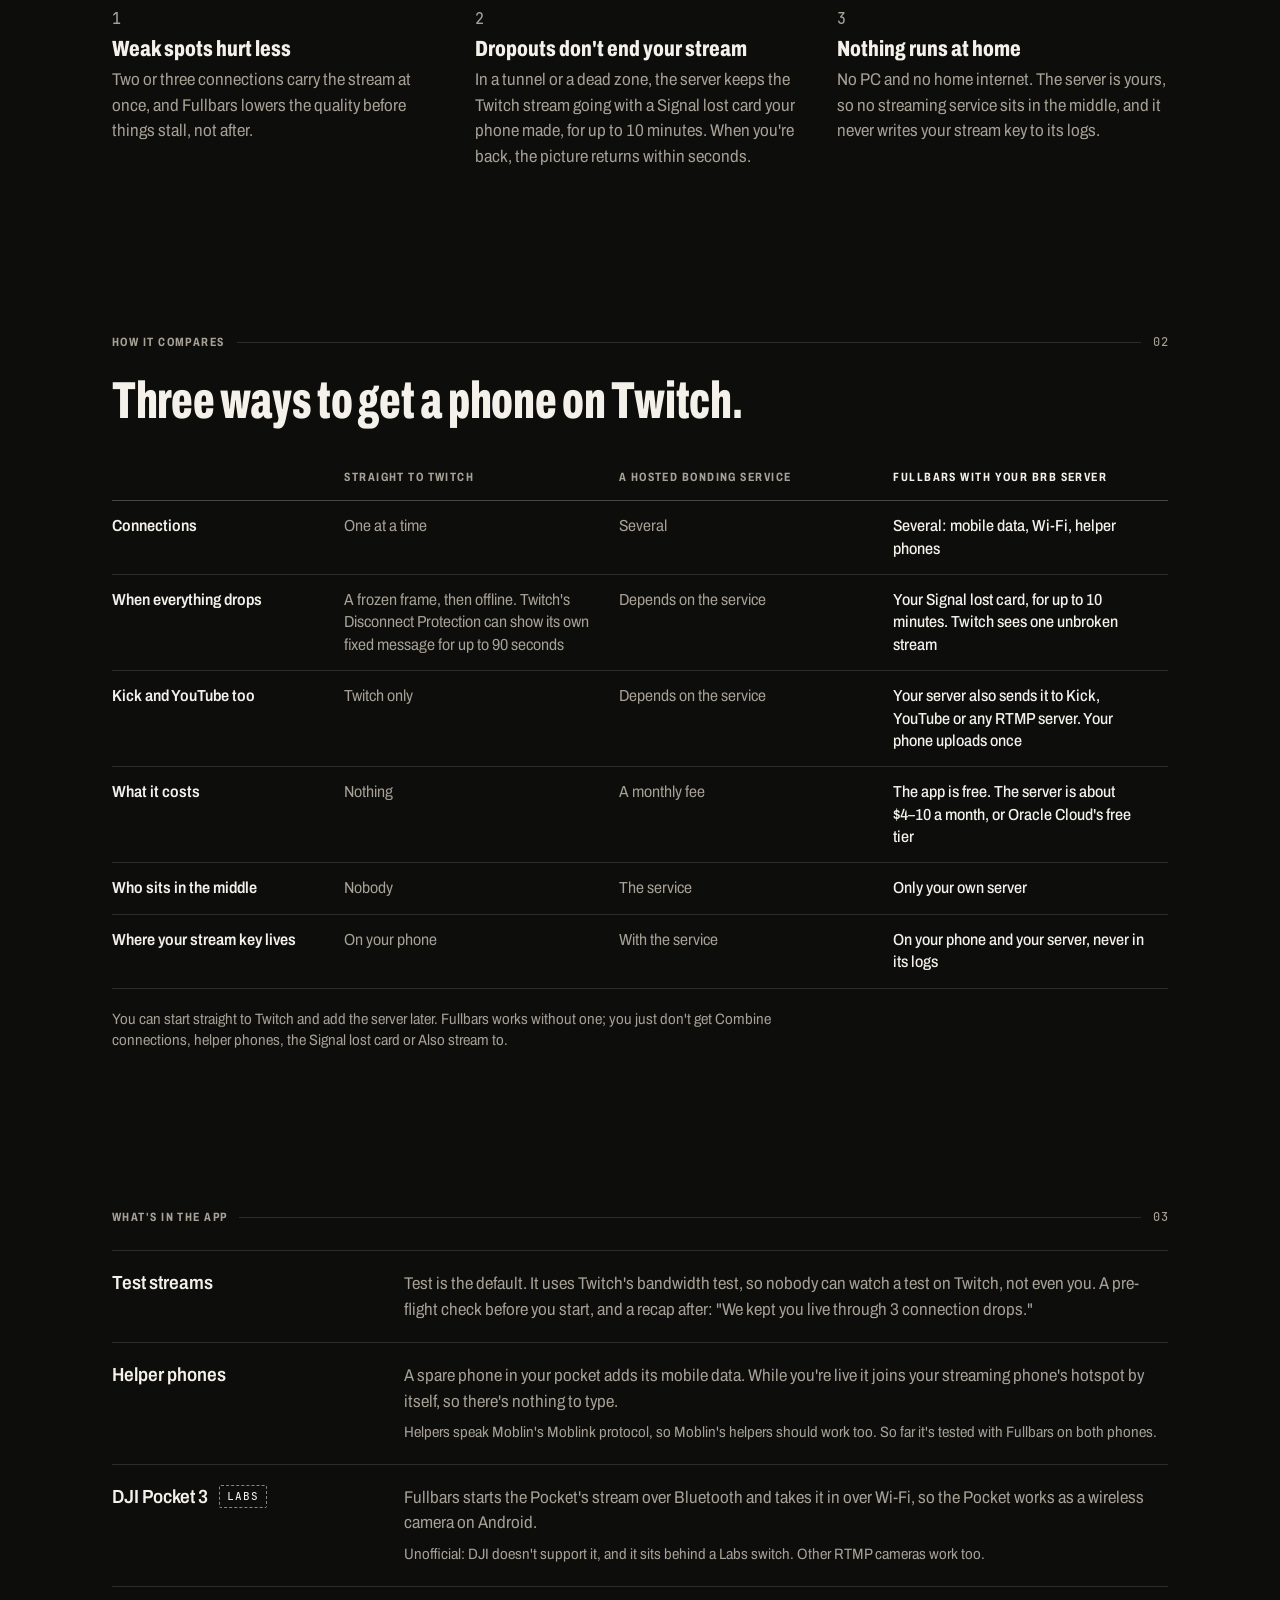
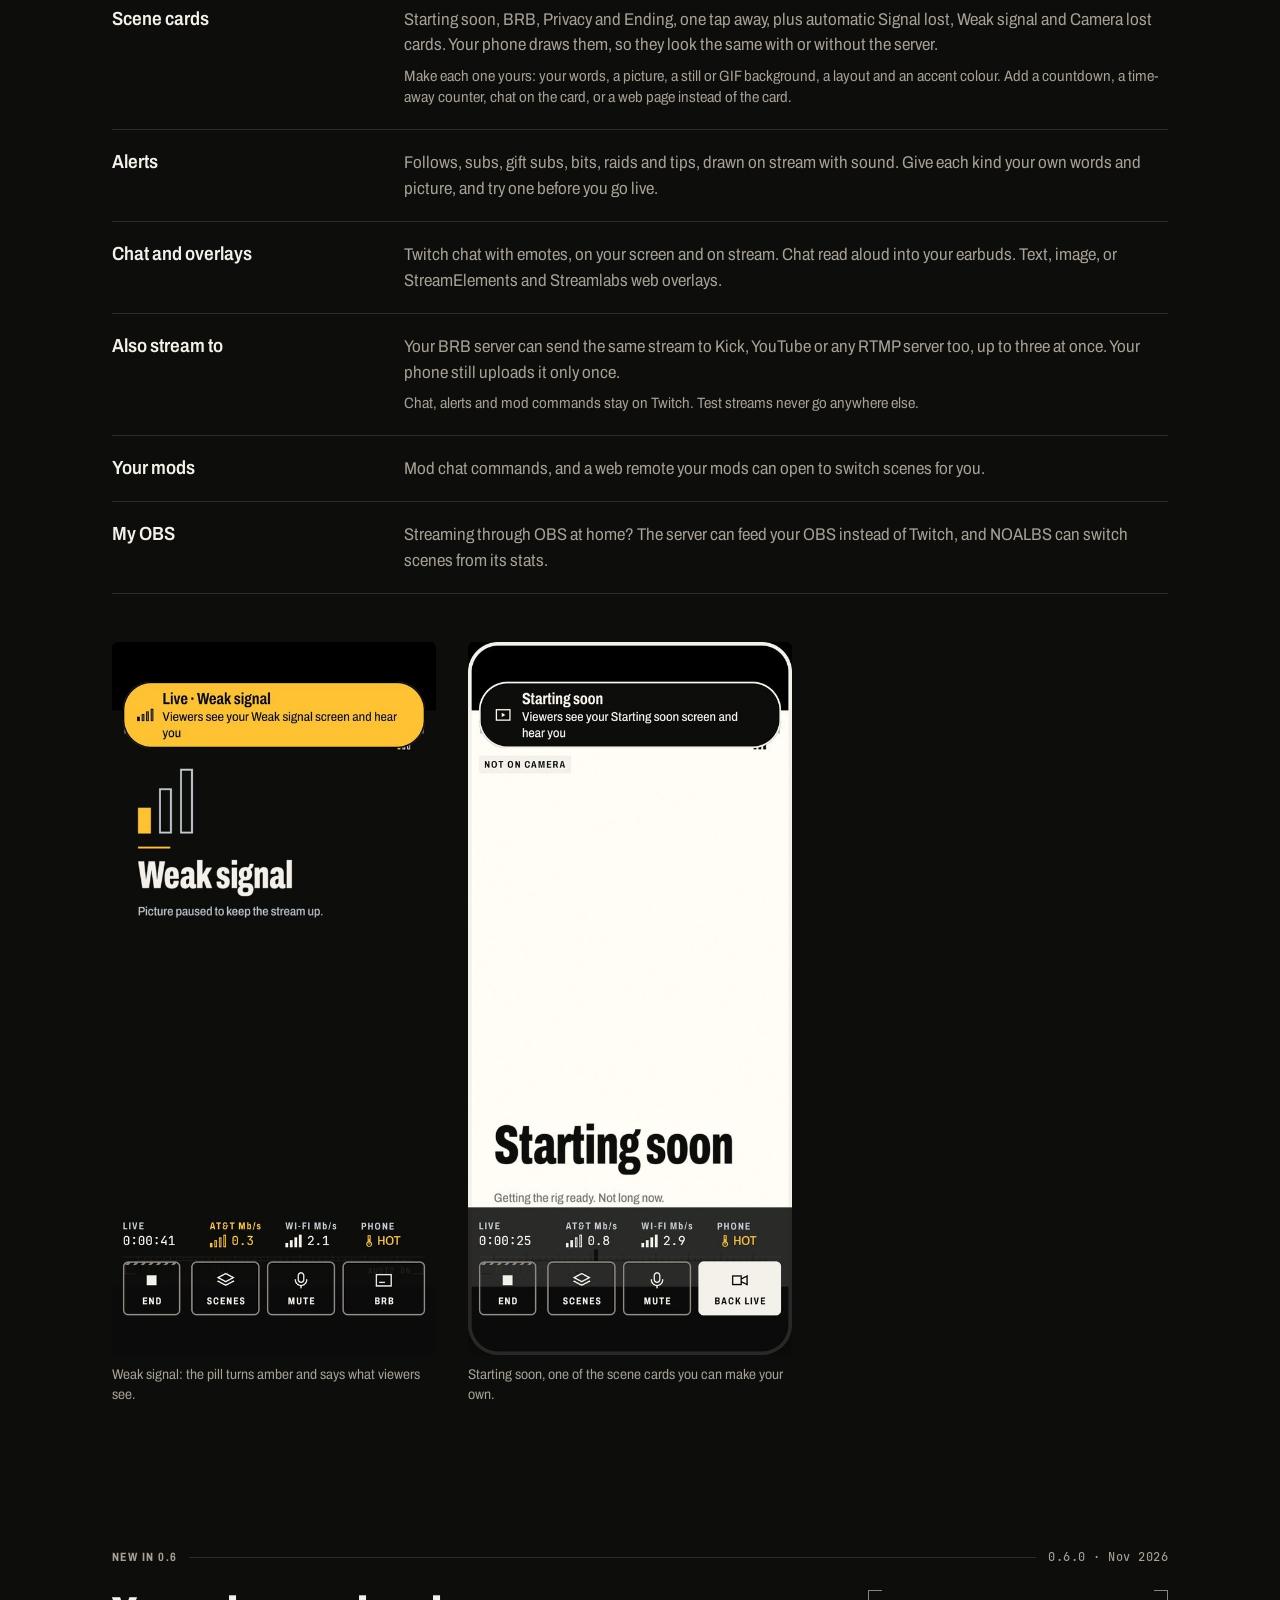
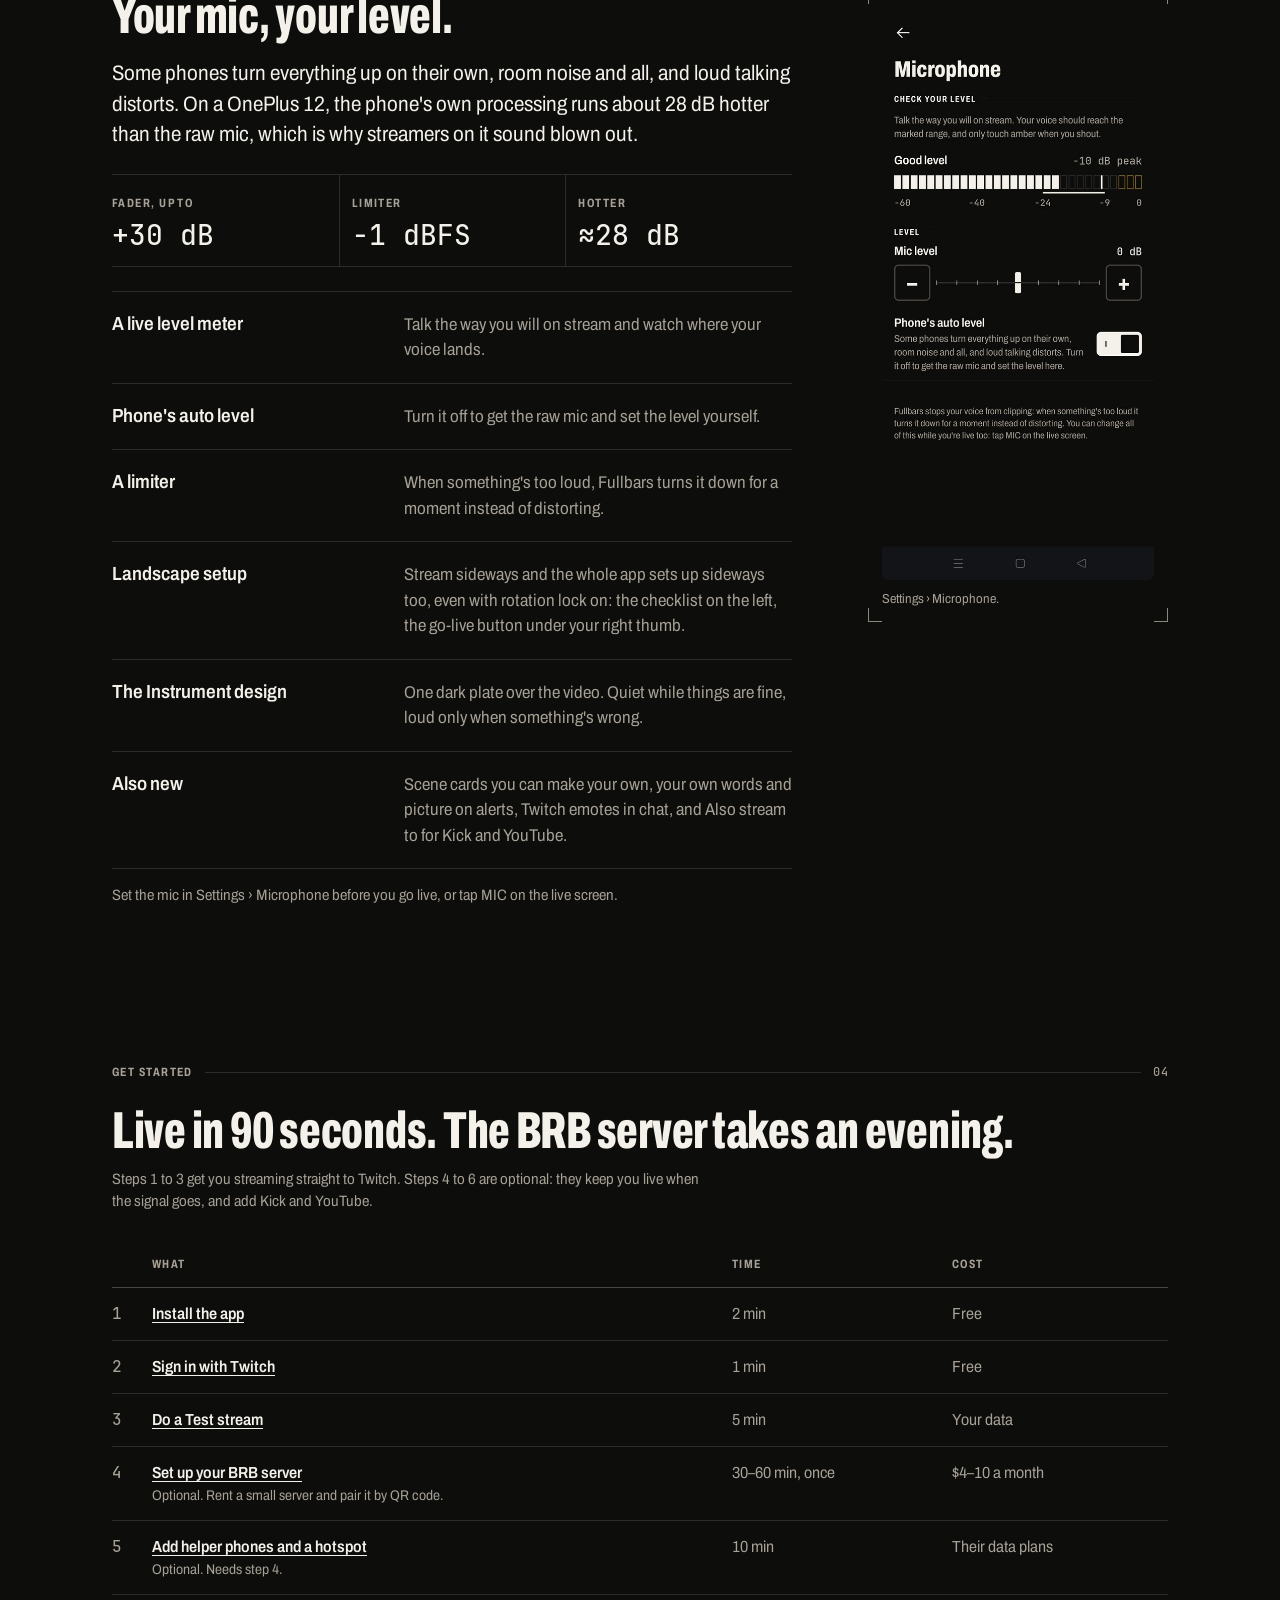
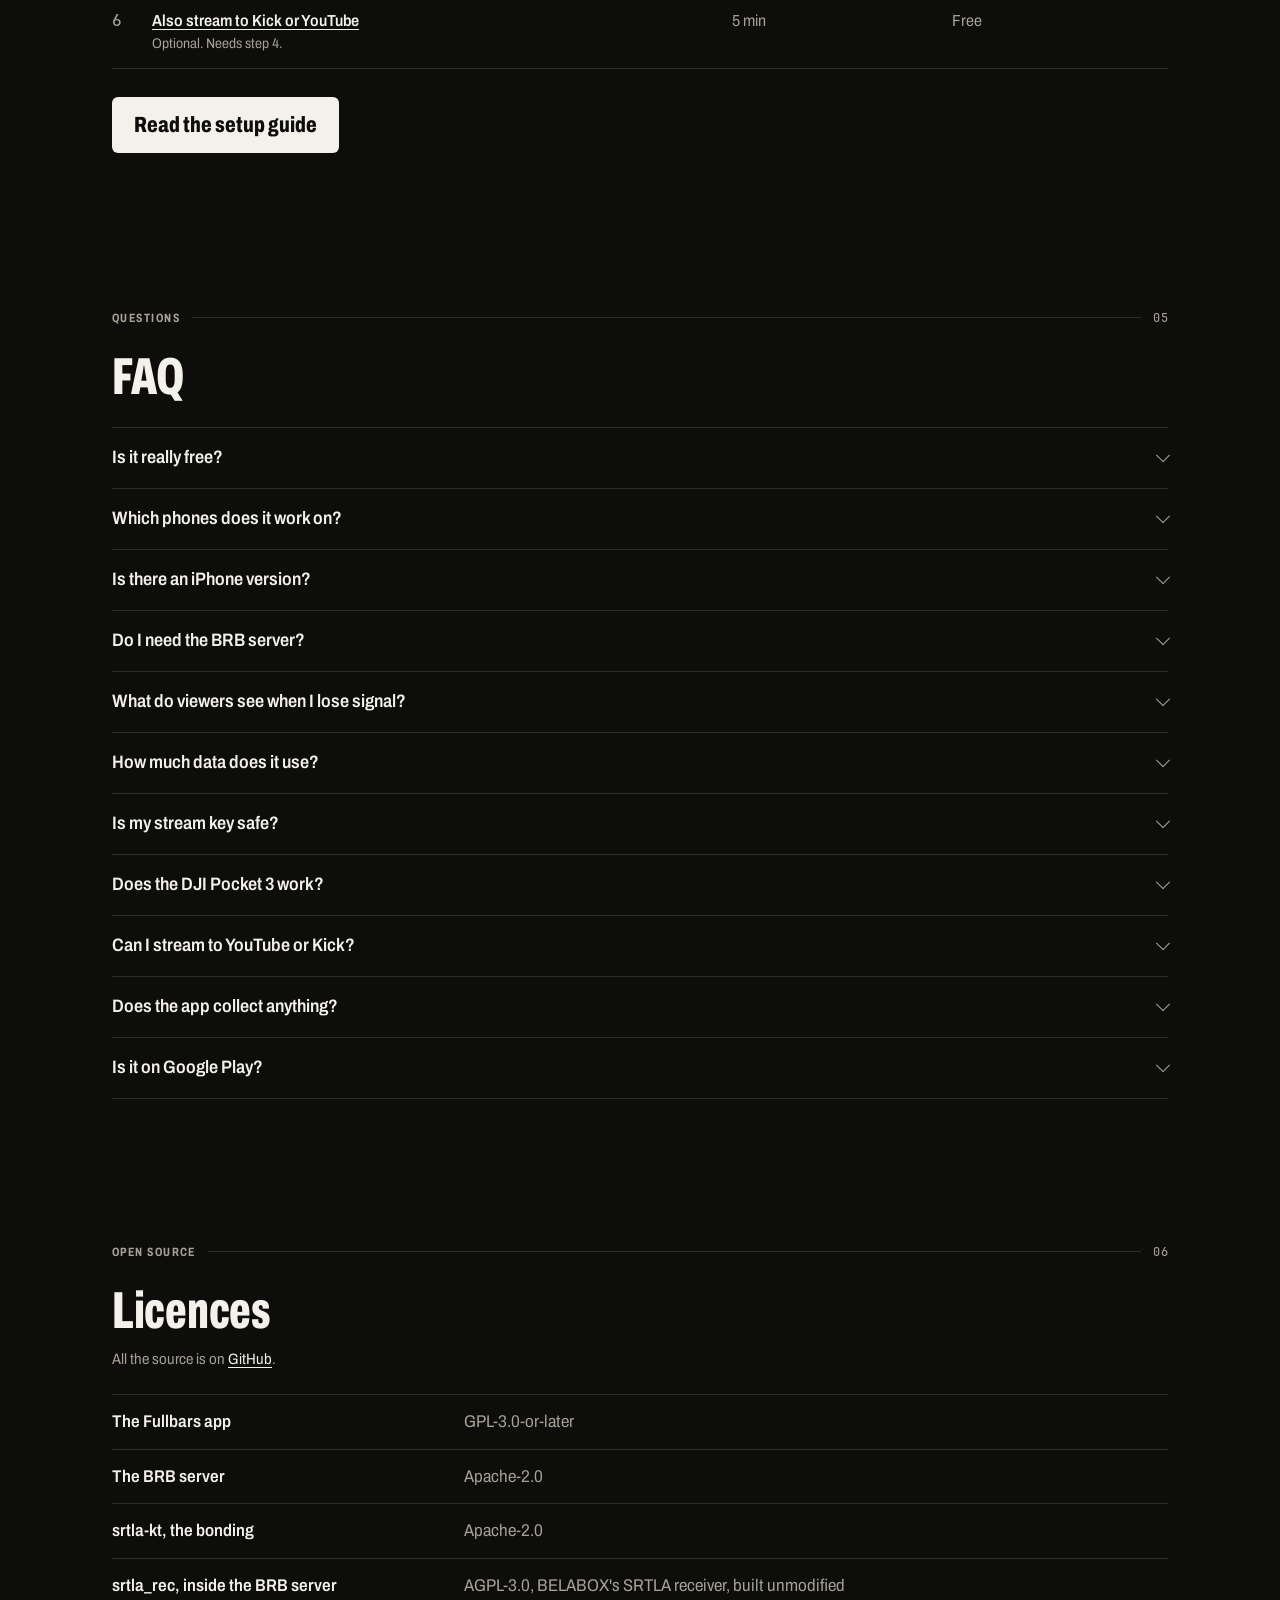
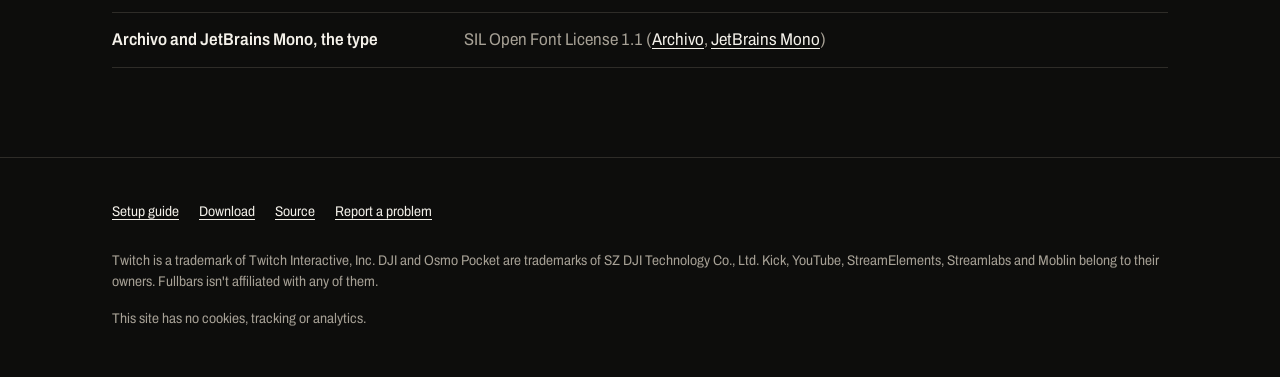
==== commit d2cd05a8: "Update for 0.6.0 test build 2: Also stream to, scene cards, alerts - Features: customizable scene ca" ====
--- a/index.html
+++ b/index.html
@@ -4,7 +4,7 @@
 <meta charset="utf-8">
 <meta name="viewport" content="width=device-width, initial-scale=1">
 <title>Fullbars · IRL streaming for Android</title>
-<meta name="description" content="Free, open-source Android app for IRL streaming on Twitch. Combine mobile data, Wi‑Fi and spare phones through your own BRB server, so a dead zone shows viewers a card instead of a frozen stream.">
+<meta name="description" content="Free, open-source Android app for IRL streaming on Twitch. Combine mobile data, Wi‑Fi and spare phones through your own BRB server, so a dead zone shows viewers a card instead of a frozen stream. It can also send the stream to Kick and YouTube.">
 <meta name="theme-color" content="#0D0D0C">
 <link rel="canonical" href="https://fullbars.app/">
 <link rel="icon" href="/favicon.svg" type="image/svg+xml">
@@ -34,7 +34,7 @@
       <a class="opt" href="#how">How it works</a>
       <a class="opt" href="#faq">FAQ</a>
       <a href="/setup/">Setup</a>
-      <a class="key" href="https://github.com/AnnabelleChimpton/fullbars/releases/latest">Download</a>
+      <a class="key" href="https://github.com/AnnabelleChimpton/fullbars/releases">Download</a>
     </nav>
   </div>
 </header>
@@ -48,7 +48,7 @@
       <h1 class="display" id="hero-title">Stream from your phone. Stay live in dead zones.</h1>
       <p class="lede">Fullbars is a free Android app for streaming IRL on Twitch. It can send your stream over mobile data, a Wi‑Fi hotspot and spare phones at once, through a small server you own. When every connection drops, viewers see a card instead of a frozen stream.</p>
       <div class="ctas">
-        <a class="btn primary" href="https://github.com/AnnabelleChimpton/fullbars/releases/latest">Download the test build</a>
+        <a class="btn primary" href="https://github.com/AnnabelleChimpton/fullbars/releases">Download the test build</a>
         <a class="textlink" href="/setup/">How to set it up</a>
       </div>
       <p class="fine">Version 0.6.0 · Android 12 or newer · a test build from GitHub, not on Google Play yet.</p>
@@ -125,7 +125,7 @@
 
     <ol class="steps3">
       <li><div><h3>Weak spots hurt less</h3><p>Two or three connections carry the stream at once, and Fullbars lowers the quality before things stall, not after.</p></div></li>
-      <li><div><h3>Twitch never sees you drop</h3><p>In a tunnel or a dead zone, the server keeps the Twitch stream going with a Signal lost card your phone made. When you're back, the picture returns within seconds.</p></div></li>
+      <li><div><h3>Dropouts don't end your stream</h3><p>In a tunnel or a dead zone, the server keeps the Twitch stream going with a Signal lost card your phone made, for up to 10 minutes. When you're back, the picture returns within seconds.</p></div></li>
       <li><div><h3>Nothing runs at home</h3><p>No PC and no home internet. The server is yours, so no streaming service sits in the middle, and it never writes your stream key to its logs.</p></div></li>
     </ol>
   </div>
@@ -142,14 +142,15 @@
         </thead>
         <tbody>
           <tr><th scope="row">Connections</th><td data-col="Straight to Twitch">One at a time</td><td data-col="Hosted service">Several</td><td class="us" data-col="Fullbars">Several: mobile data, Wi‑Fi, helper phones</td></tr>
-          <tr><th scope="row">When everything drops</th><td data-col="Straight to Twitch">A frozen frame, then offline</td><td data-col="Hosted service">Depends on the service</td><td class="us" data-col="Fullbars">A Signal lost card. Twitch sees one unbroken stream</td></tr>
-          <tr><th scope="row">What it costs</th><td data-col="Straight to Twitch">Nothing</td><td data-col="Hosted service">A monthly fee</td><td class="us" data-col="Fullbars">The app is free. The server is about <span class="nw">$4–10</span> a month, or Oracle Cloud's free tier</td></tr>
+          <tr><th scope="row">When everything drops</th><td data-col="Straight to Twitch">A frozen frame, then offline. Twitch's Disconnect Protection can show its own fixed message for up to 90 seconds</td><td data-col="Hosted service">Depends on the service</td><td class="us" data-col="Fullbars">Your Signal lost card, for up to 10 minutes. Twitch sees one unbroken stream</td></tr>
+          <tr><th scope="row">Kick and YouTube too</th><td data-col="Straight to Twitch">Twitch only</td><td data-col="Hosted service">Depends on the service</td><td class="us" data-col="Fullbars">Your server also sends it to Kick, YouTube or any RTMP server. Your phone uploads once</td></tr>
+          <tr><th scope="row">What it costs</th><td data-col="Straight to Twitch">Nothing</td><td data-col="Hosted service">A monthly fee</td><td class="us" data-col="Fullbars">The app is free. The server is about $4&#8288;–&#8288;10 a month, or Oracle Cloud's free tier</td></tr>
           <tr><th scope="row">Who sits in the middle</th><td data-col="Straight to Twitch">Nobody</td><td data-col="Hosted service">The service</td><td class="us" data-col="Fullbars">Only your own server</td></tr>
           <tr><th scope="row">Where your stream key lives</th><td data-col="Straight to Twitch">On your phone</td><td data-col="Hosted service">With the service</td><td class="us" data-col="Fullbars">On your phone and your server, never in its logs</td></tr>
         </tbody>
       </table>
     </div>
-    <p class="help" style="margin-top:20px;max-width:44em">You can start straight to Twitch and add the server later. Fullbars works without one; you just don't get Combine connections, helper phones or the Signal lost card.</p>
+    <p class="help" style="margin-top:20px;max-width:44em">You can start straight to Twitch and add the server later. Fullbars works without one; you just don't get Combine connections, helper phones, the Signal lost card or Also stream to.</p>
   </div>
 </section>
 
@@ -161,15 +162,17 @@
       <div class="row"><h3>Test streams</h3><p>Test is the default. It uses Twitch's bandwidth test, so nobody can watch a test on Twitch, not even you. A pre-flight check before you start, and a recap after: "We kept you live through 3 connection drops."</p></div>
       <div class="row"><h3>Helper phones</h3><div><p>A spare phone in your pocket adds its mobile data. While you're live it joins your streaming phone's hotspot by itself, so there's nothing to type.</p><p class="tagline help">Helpers speak Moblin's Moblink protocol, so Moblin's helpers should work too. So far it's tested with Fullbars on both phones.</p></div></div>
       <div class="row"><h3>DJI Pocket 3 <span class="tag dashed">Labs</span></h3><div><p>Fullbars starts the Pocket's stream over Bluetooth and takes it in over Wi‑Fi, so the Pocket works as a wireless camera on Android.</p><p class="tagline help">Unofficial: DJI doesn't support it, and it sits behind a Labs switch. Other RTMP cameras work too.</p></div></div>
-      <div class="row"><h3>Scenes</h3><p>BRB, Privacy, Starting soon and Ending, one tap away, plus an automatic Weak signal screen. Your phone draws them, so they look the same with or without the server.</p></div>
-      <div class="row"><h3>Chat, alerts and overlays</h3><p>Chat on your screen and on stream, Twitch alerts with sound, tips, chat read aloud into your earbuds, and text, image or StreamElements and Streamlabs web overlays.</p></div>
+      <div class="row"><h3>Scene cards</h3><div><p>Starting soon, BRB, Privacy and Ending, one tap away, plus automatic Signal lost, Weak signal and Camera lost cards. Your phone draws them, so they look the same with or without the server.</p><p class="tagline help">Make each one yours: your words, a picture, a still or GIF background, a layout and an accent colour. Add a countdown, a time-away counter, chat on the card, or a web page instead of the card.</p></div></div>
+      <div class="row"><h3>Alerts</h3><p>Follows, subs, gift subs, bits, raids and tips, drawn on stream with sound. Give each kind your own words and picture, and try one before you go live.</p></div>
+      <div class="row"><h3>Chat and overlays</h3><p>Twitch chat with emotes, on your screen and on stream. Chat read aloud into your earbuds. Text, image, or StreamElements and Streamlabs web overlays.</p></div>
+      <div class="row"><h3>Also stream to</h3><div><p>Your BRB server can send the same stream to Kick, YouTube or any RTMP server too, up to three at once. Your phone still uploads it only once.</p><p class="tagline help">Chat, alerts and mod commands stay on Twitch. Test streams never go anywhere else.</p></div></div>
       <div class="row"><h3>Your mods</h3><p>Mod chat commands, and a web remote your mods can open to switch scenes for you.</p></div>
       <div class="row"><h3>My OBS</h3><p>Streaming through OBS at home? The server can feed your OBS instead of Twitch, and NOALBS can switch scenes from its stats.</p></div>
     </div>
 
     <div class="screens" style="margin-top:48px">
       <figure><img src="/img/live-weak.jpg" width="540" height="1188" loading="lazy" alt="The live screen during a weak signal: an amber full-width pill says Live, Weak signal, viewers see your Weak signal screen and hear you. The AT&T column is amber at 0.3 Mb/s; Wi‑Fi shows 2.1 Mb/s."><figcaption>Weak signal: the pill turns amber and says what viewers see.</figcaption></figure>
-      <figure><img src="/img/live-starting-soon.jpg" width="540" height="1188" loading="lazy" alt="The live screen on the Starting soon card, a light card with the headline Starting soon and the line Getting the rig ready. Not long now."><figcaption>Starting soon, one of four scenes you pick.</figcaption></figure>
+      <figure><img src="/img/live-starting-soon.jpg" width="540" height="1188" loading="lazy" alt="The live screen on the Starting soon card, a light card with the headline Starting soon and the line Getting the rig ready. Not long now."><figcaption>Starting soon, one of the scene cards you can make your own.</figcaption></figure>
     </div>
   </div>
 </section>
@@ -192,6 +195,7 @@
           <div class="row"><h3>A limiter</h3><p>When something's too loud, Fullbars turns it down for a moment instead of distorting.</p></div>
           <div class="row"><h3>Landscape setup</h3><p>Stream sideways and the whole app sets up sideways too, even with rotation lock on: the checklist on the left, the go-live button under your right thumb.</p></div>
           <div class="row"><h3>The Instrument design</h3><p>One dark plate over the video. Quiet while things are fine, loud only when something's wrong.</p></div>
+          <div class="row"><h3>Also new</h3><p>Scene cards you can make your own, your own words and picture on alerts, Twitch emotes in chat, and Also stream to for Kick and YouTube.</p></div>
         </div>
         <p class="help" style="margin-top:16px">Set the mic in Settings › Microphone before you go live, or tap MIC on the live screen.</p>
       </div>
@@ -208,7 +212,7 @@
   <div class="wrap">
     <div class="sh"><span class="label">Get started</span><span class="stamp">04</span></div>
     <h2 class="display-s" id="start-title" style="margin-bottom:12px">Live in 90 seconds. The BRB server takes an evening.</h2>
-    <p class="help" style="max-width:40em;margin-bottom:28px">Steps 1 to 3 get you streaming straight to Twitch. Steps 4 and 5 are optional, and they're what keep you live when the signal goes.</p>
+    <p class="help" style="max-width:40em;margin-bottom:28px">Steps 1 to 3 get you streaming straight to Twitch. Steps 4 to 6 are optional: they keep you live when the signal goes, and add Kick and YouTube.</p>
     <table class="plan">
       <thead><tr><th scope="col"><span class="sr">Step</span></th><th scope="col">What</th><th scope="col">Time</th><th scope="col">Cost</th></tr></thead>
       <tbody>
@@ -217,6 +221,7 @@
         <tr><td class="n">3</td><td class="what"><a href="/setup/#test">Do a Test stream</a></td><td class="t">5 min</td><td class="c">Your data</td></tr>
         <tr><td class="n">4</td><td class="what"><a href="/setup/#server">Set up your BRB server</a><small>Optional. Rent a small server and pair it by QR code.</small></td><td class="t">30–60 min, once</td><td class="c"><span class="nw">$4–10</span> a month</td></tr>
         <tr><td class="n">5</td><td class="what"><a href="/setup/#more">Add helper phones and a hotspot</a><small>Optional. Needs step 4.</small></td><td class="t">10 min</td><td class="c">Their data plans</td></tr>
+        <tr><td class="n">6</td><td class="what"><a href="/setup/#also">Also stream to Kick or YouTube</a><small>Optional. Needs step 4.</small></td><td class="t">5 min</td><td class="c">Free</td></tr>
       </tbody>
     </table>
     <p style="margin-top:28px"><a class="btn primary" href="/setup/">Read the setup guide</a></p>
@@ -232,11 +237,12 @@
       <details><summary>Which phones does it work on?</summary><div class="a"><p>Android 12 or newer. So far it's been tested on a OnePlus 12 (Android 16) as the streaming phone, with a Pixel 5 (Android 14) as a helper. Other phones should work, but they haven't been tested yet. If yours misbehaves, please open an issue on GitHub.</p></div></details>
       <details><summary>Is there an iPhone version?</summary><div class="a"><p>No, Fullbars is Android only.</p></div></details>
       <details><summary>Do I need the BRB server?</summary><div class="a"><p>No. Without one, Fullbars streams straight to Twitch over one connection, and scenes, chat, alerts and overlays all still work. The server is what lets you combine connections, use helper phones, and stay on air when everything drops.</p></div></details>
-      <details><summary>What do viewers see when I lose signal?</summary><div class="a"><p>With the BRB server, a Signal lost card ("The stream picks up when the connection's back") made by your phone to match your stream. Twitch sees one unbroken stream, and your picture comes back within seconds of your signal. If you're gone for 10 minutes, the server ends the stream.</p><p>Without the server, viewers see a frozen frame, and Twitch may show you as offline until your phone reconnects.</p></div></details>
+      <details><summary>What do viewers see when I lose signal?</summary><div class="a"><p>With the BRB server, a Signal lost card ("The stream picks up when the connection's back") made by your phone to match your stream. Twitch sees one unbroken stream, and your picture comes back within seconds of your signal. If you're gone for 10 minutes, the server ends the stream.</p><p>Without the server, viewers see a frozen frame, and Twitch may show you as offline until your phone reconnects. If Disconnect Protection is on in your Twitch settings, Twitch can show its own fixed message for up to 90 seconds instead; we haven't tested that with Fullbars yet.</p></div></details>
       <details><summary>How much data does it use?</summary><div class="a"><p>At 1080p and 6 Mb/s, about 2.8 GB an hour, split across your connections. Home shows the figure for the quality you pick before you go live. Fullbars lowers the quality on its own when the signal gets weak.</p></div></details>
-      <details><summary>Is my stream key safe?</summary><div class="a"><p>Sign in with Twitch and Fullbars fetches your key; you never copy it anywhere. With a BRB server, the phone sends it over an encrypted connection that trusts only your server's key, from the pairing QR code. The server keeps it in a file only it can read and never prints or logs it. The stream itself is encrypted between your phone and your server.</p></div></details>
+      <details><summary>Is my stream key safe?</summary><div class="a"><p>Sign in with Twitch and Fullbars fetches your key; you never copy it anywhere. With a BRB server, the phone sends it over an encrypted connection that trusts only your server's key, from the pairing QR code. The server keeps it in a file only it can read and never prints or logs it. Kick or YouTube keys you add for Also stream to are kept the same way. The stream itself is encrypted between your phone and your server.</p></div></details>
       <details><summary>Does the DJI Pocket 3 work?</summary><div class="a"><p>Yes, as a Labs feature. Turn on Labs on the Camera page, and Fullbars finds the Pocket over Bluetooth, starts its stream and takes it in over Wi‑Fi. It's unofficial: DJI doesn't support it, and a future Pocket firmware could break it. Any camera that can stream RTMP works too.</p></div></details>
-      <details><summary>Can I stream to YouTube or Kick?</summary><div class="a"><p>Not today. Fullbars streams to Twitch, or through your BRB server to your own OBS at home.</p></div></details>
+      <details><summary>Can I stream to YouTube or Kick?</summary><div class="a"><p>Yes, with your BRB server. <span class="path">Settings › Also stream to</span> sends the same stream to Kick, YouTube or any RTMP server, up to three at once, next to Twitch. Your phone uploads it once; the server sends the copies. Chat, alerts and mod commands stay on Twitch, and Test streams never go anywhere else.</p><p>Without the server, Fullbars streams to Twitch only.</p></div></details>
+      <details><summary>Does the app collect anything?</summary><div class="a"><p>No. There's no account with us, and no analytics or crash reporting. The app talks only to Twitch, to StreamElements or Streamlabs if you add them, to web pages you add as overlays or cards, and to your own BRB server.</p></div></details>
       <details><summary>Is it on Google Play?</summary><div class="a"><p>Not yet. Test builds are on GitHub. They're debug-signed, so when a release-signed build arrives you'll need to uninstall the test build first.</p></div></details>
     </div>
   </div>
@@ -263,11 +269,11 @@
   <div class="wrap">
     <div class="links">
       <a href="/setup/">Setup guide</a>
-      <a href="https://github.com/AnnabelleChimpton/fullbars/releases/latest">Download</a>
+      <a href="https://github.com/AnnabelleChimpton/fullbars/releases">Download</a>
       <a href="https://github.com/AnnabelleChimpton/fullbars">Source</a>
       <a href="https://github.com/AnnabelleChimpton/fullbars/issues">Report a problem</a>
     </div>
-    <p style="margin:0">Twitch is a trademark of Twitch Interactive, Inc. DJI and Osmo Pocket are trademarks of SZ DJI Technology Co., Ltd. Fullbars isn't affiliated with either.</p>
+    <p style="margin:0">Twitch is a trademark of Twitch Interactive, Inc. DJI and Osmo Pocket are trademarks of SZ DJI Technology Co., Ltd. Kick, YouTube, StreamElements, Streamlabs and Moblin belong to their owners. Fullbars isn't affiliated with any of them.</p>
     <p style="margin:0">This site has no cookies, tracking or analytics.</p>
   </div>
 </footer>
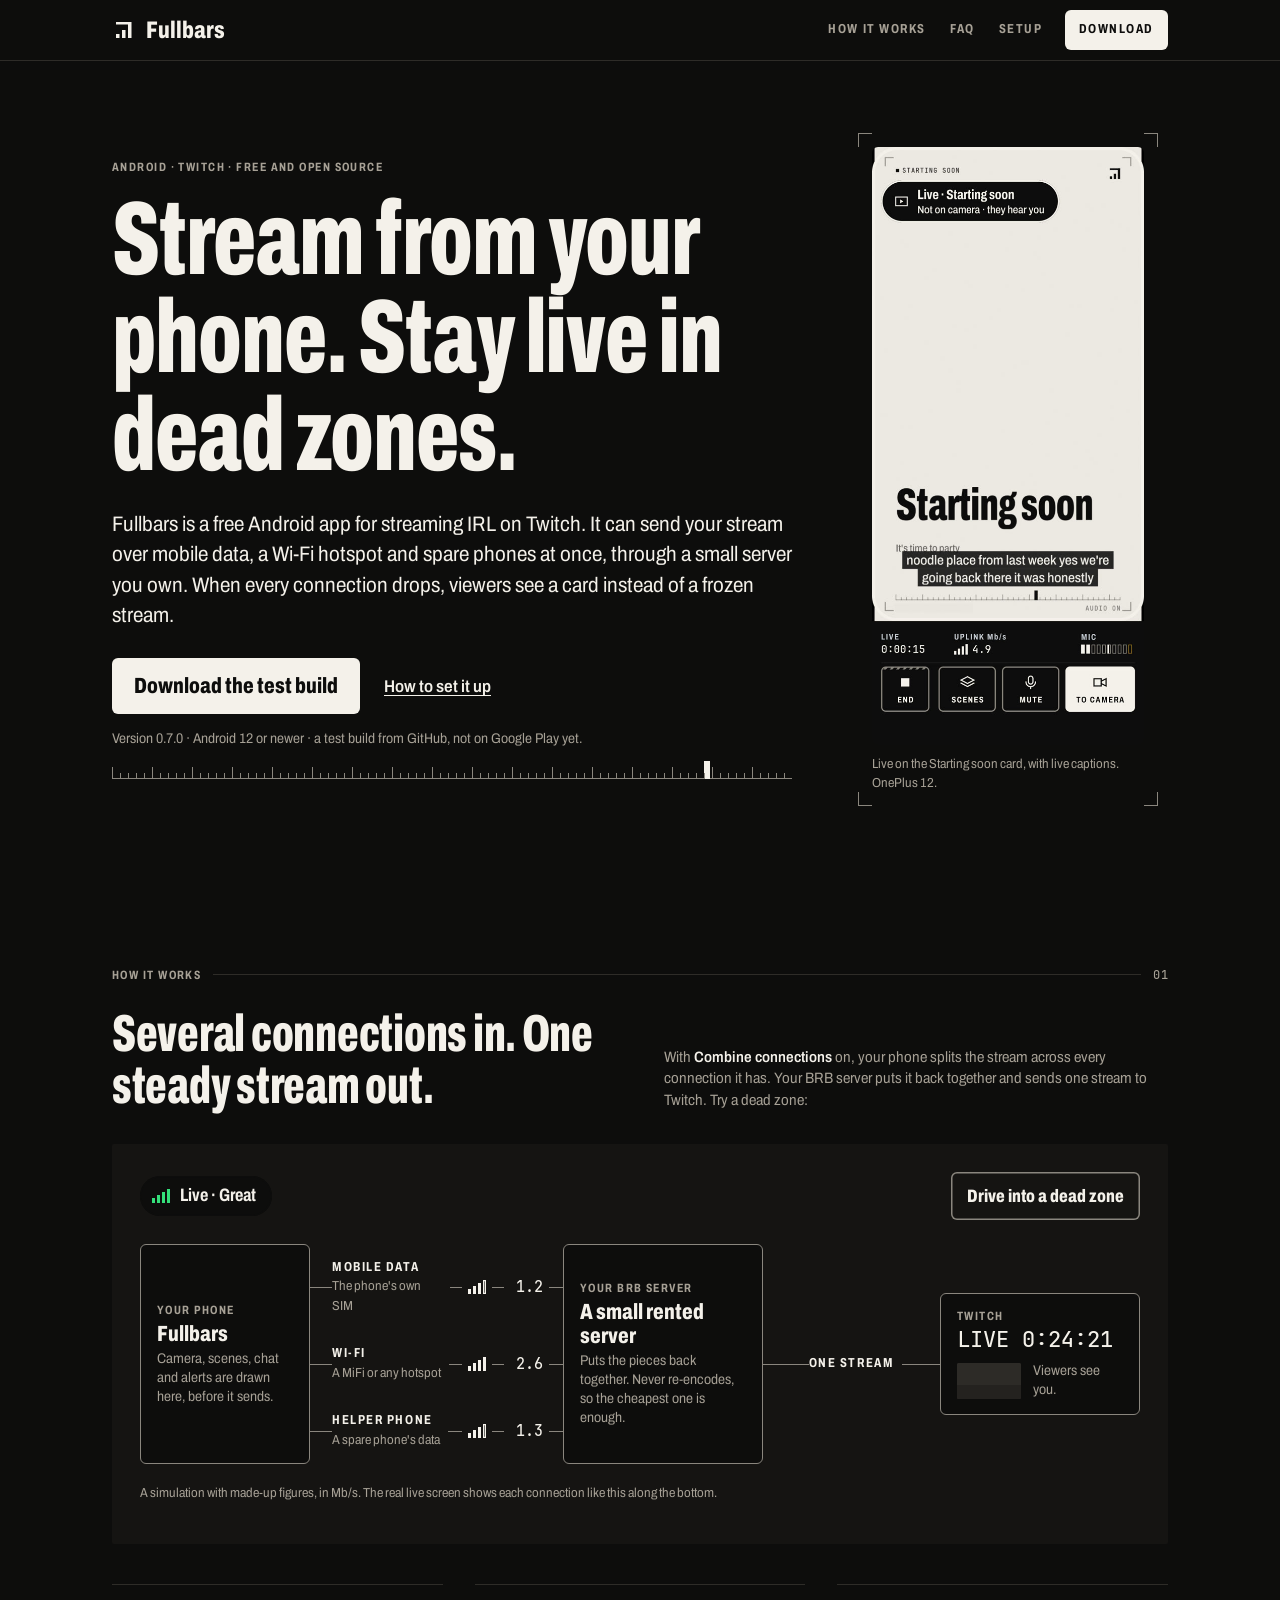
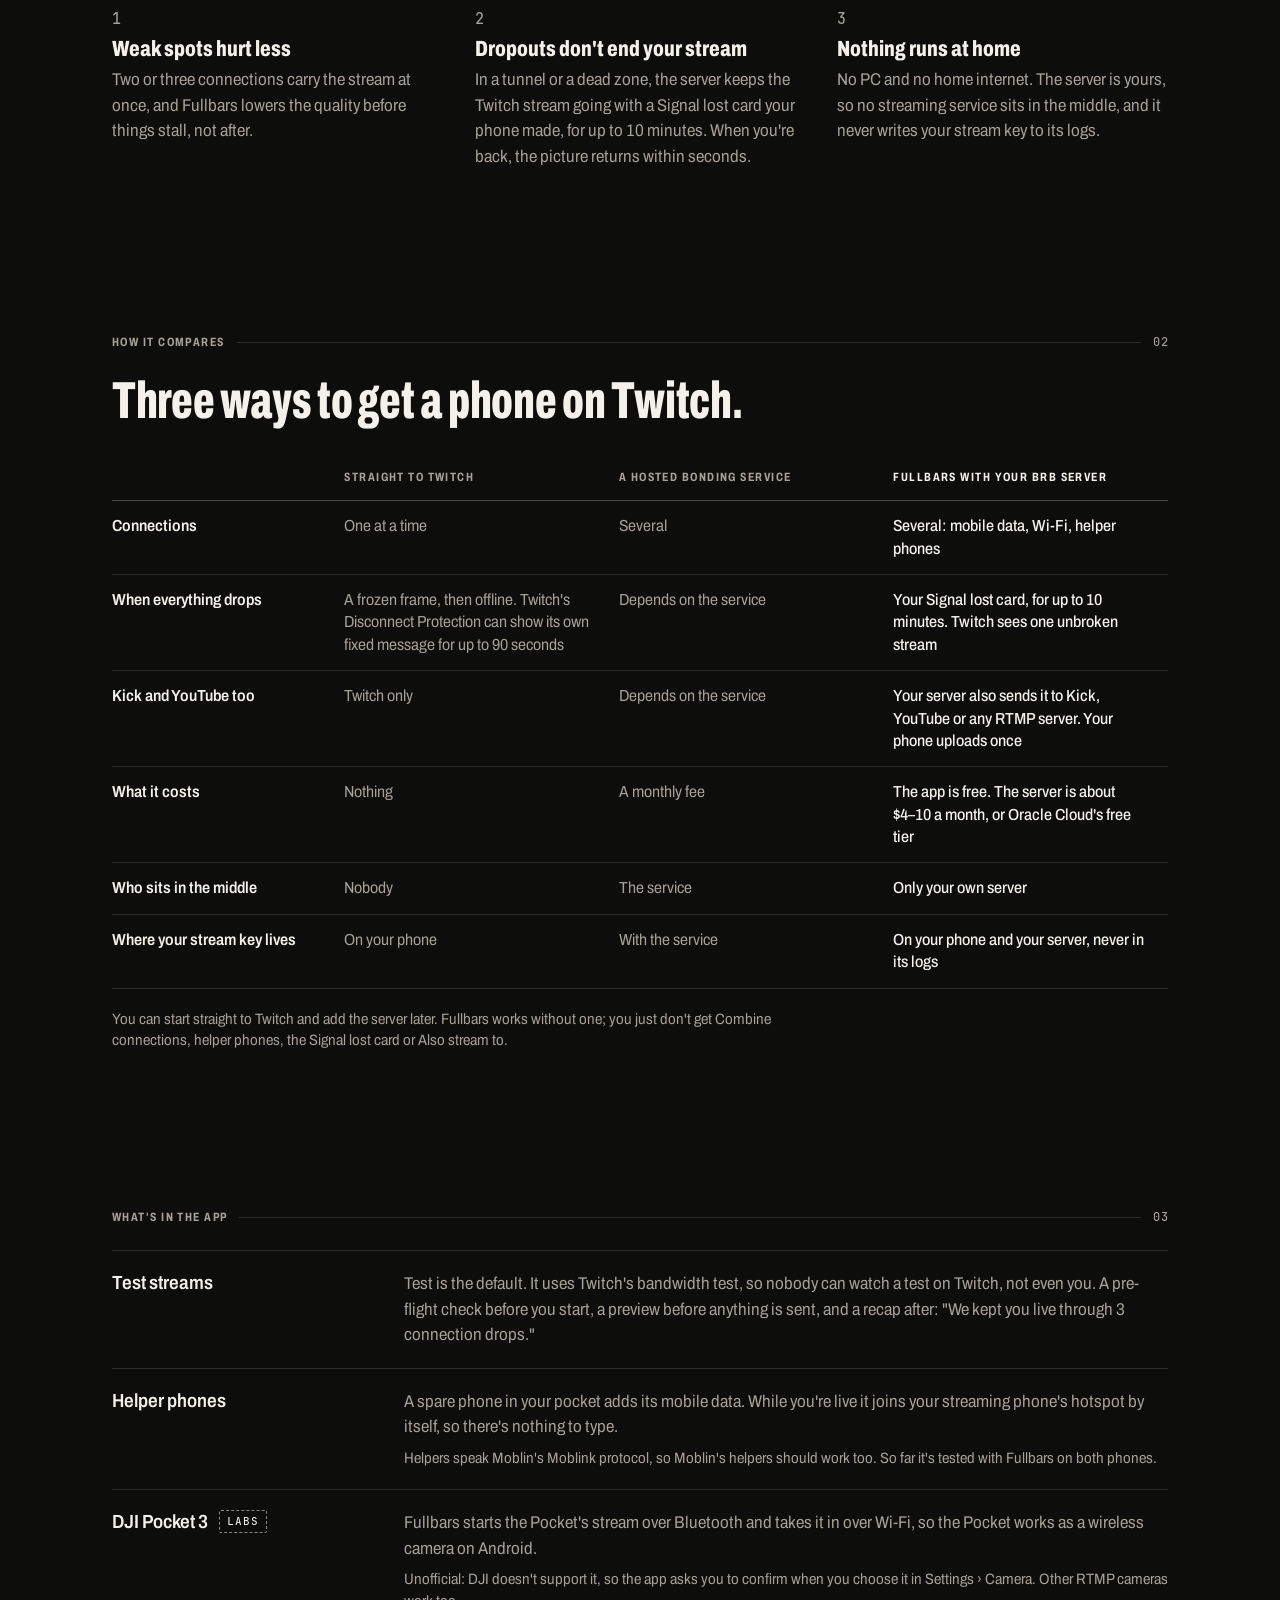
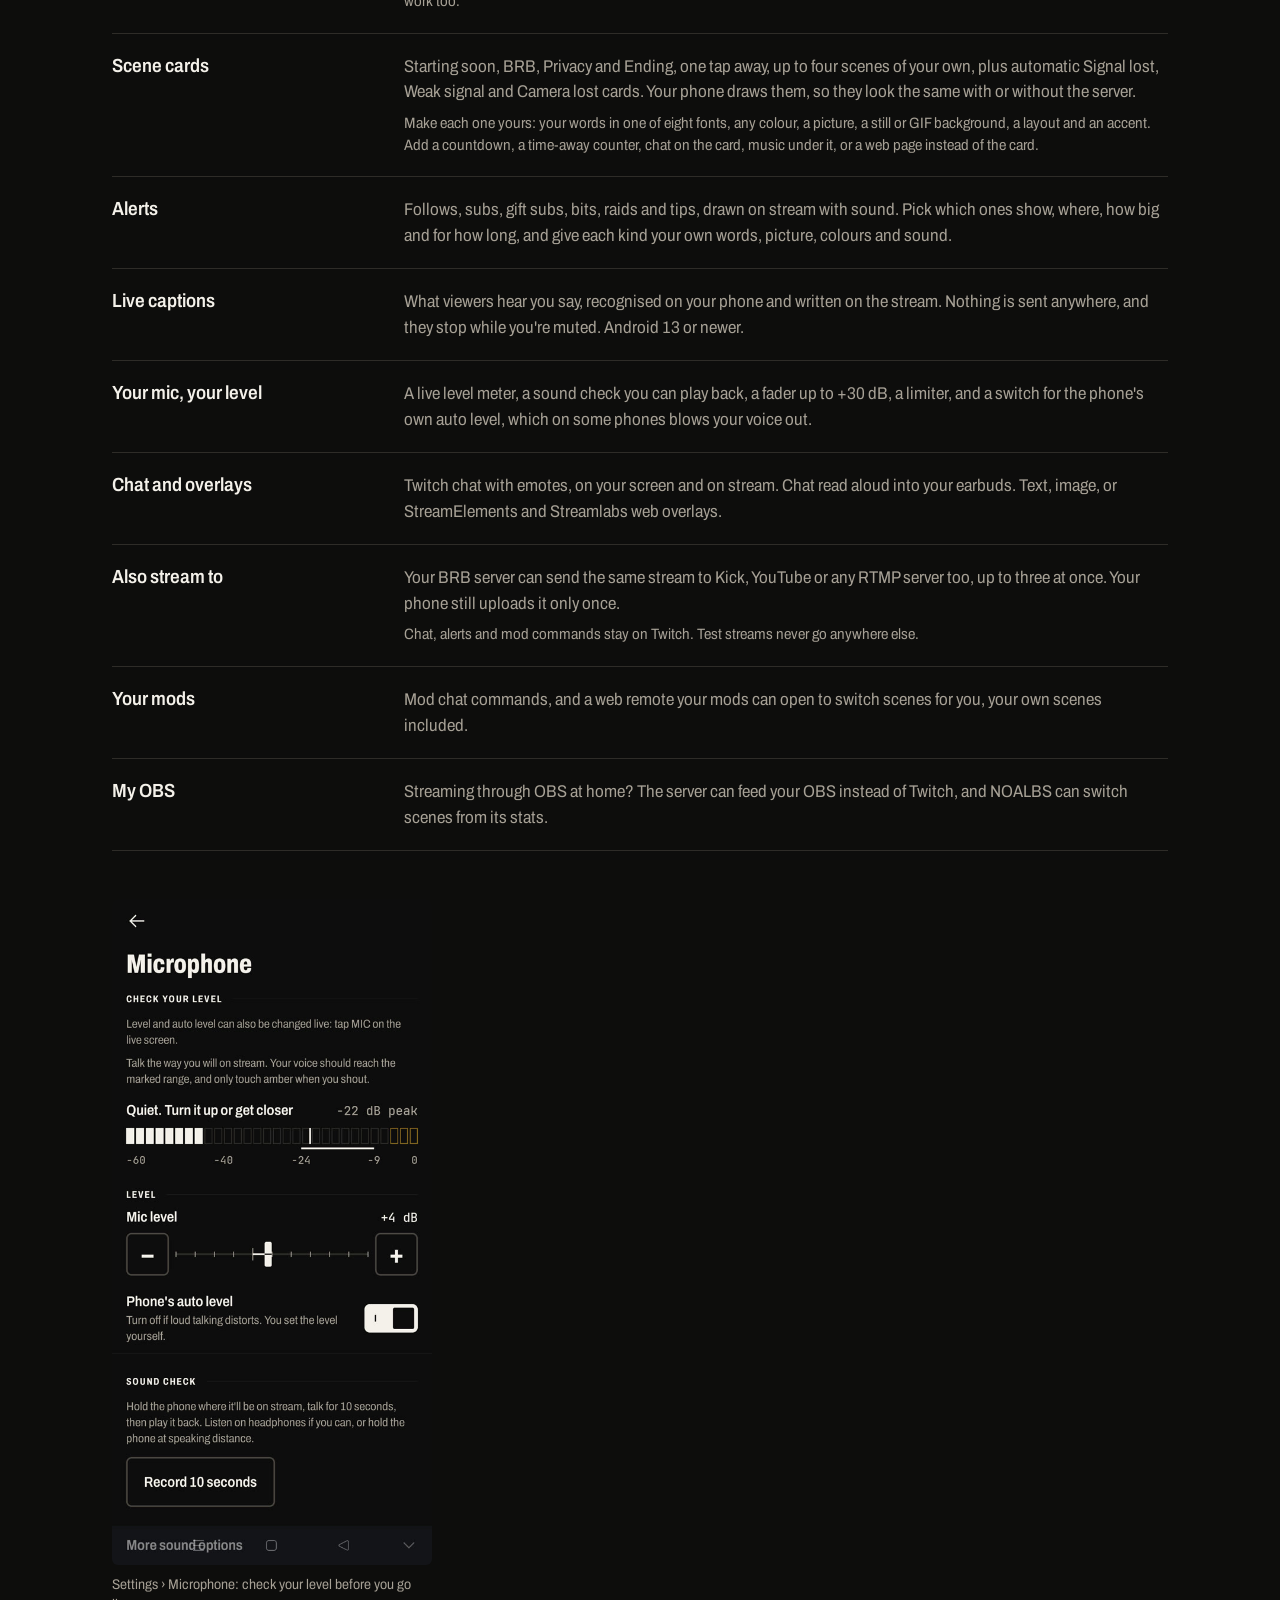
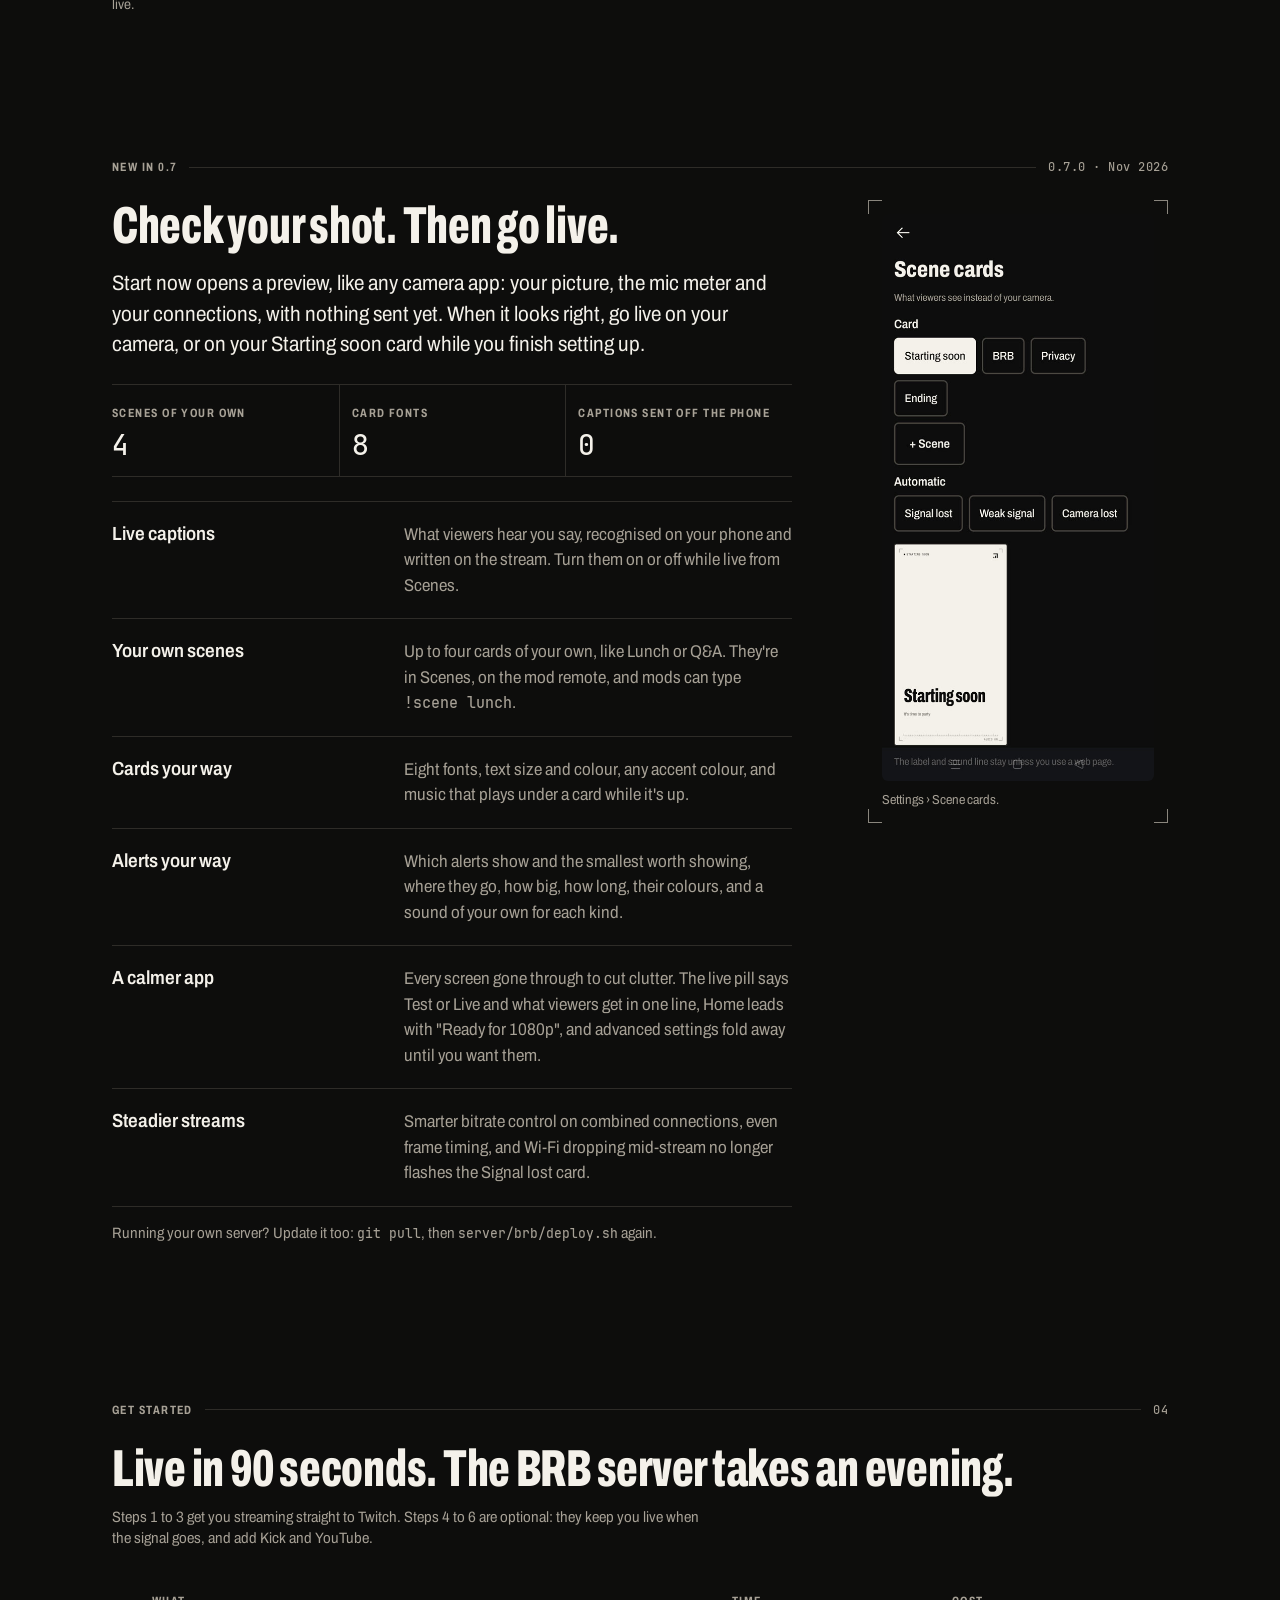
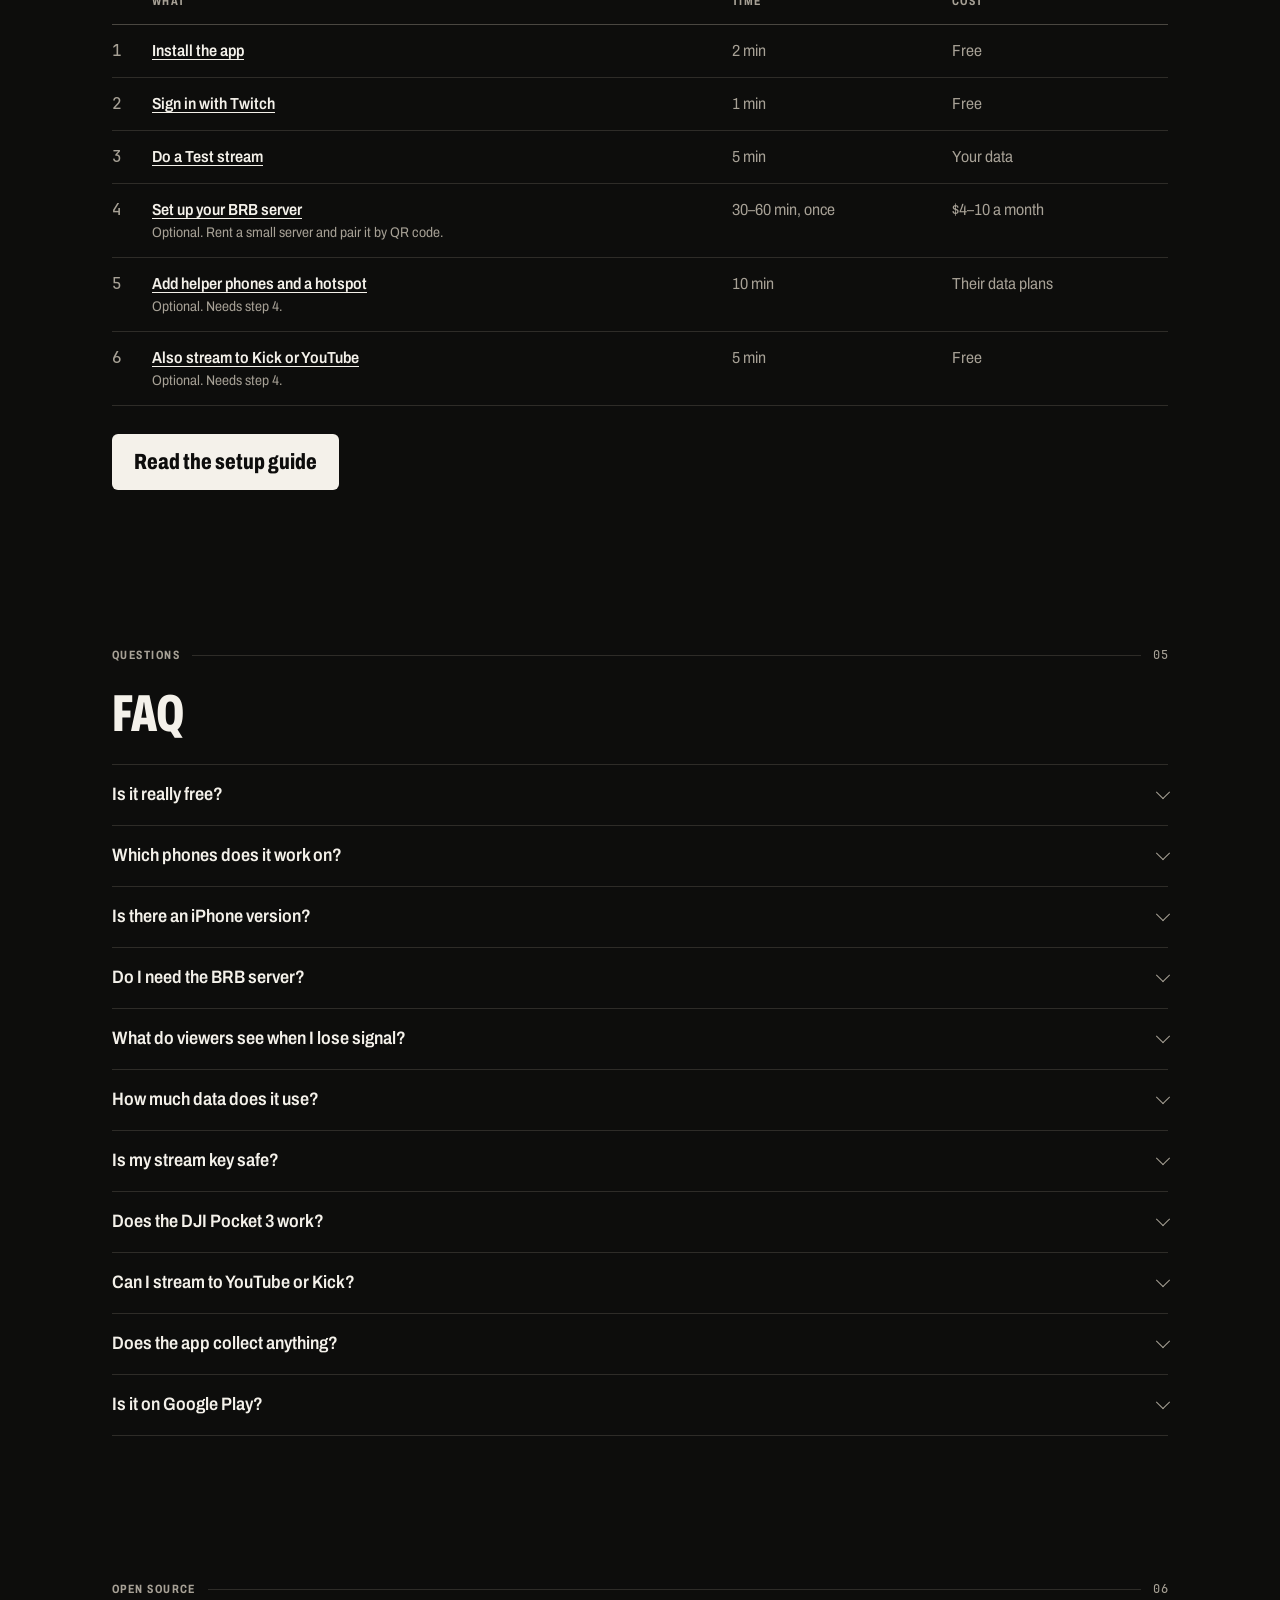
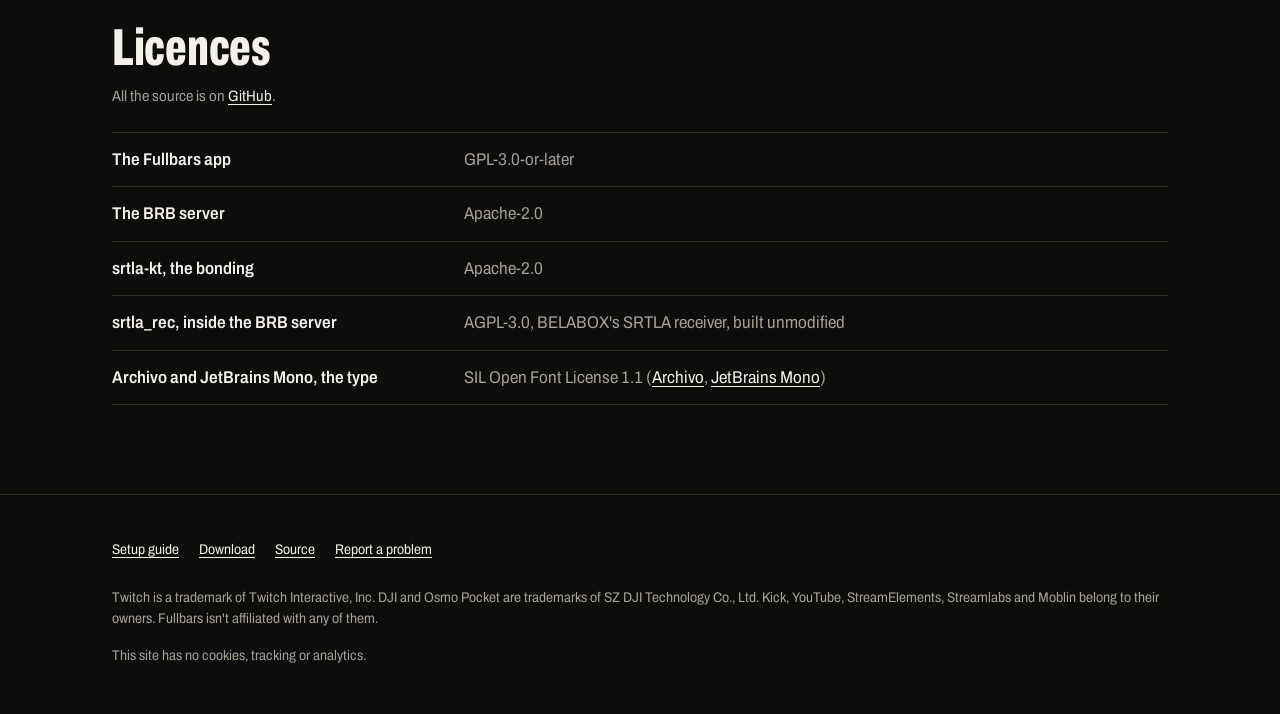
==== commit 4adf2f67: "Update for 0.7.0 test build 1: preview, captions, your own scenes, a calmer app Co-Authored-By: Clau" ====
--- a/index.html
+++ b/index.html
@@ -51,13 +51,13 @@
         <a class="btn primary" href="https://github.com/AnnabelleChimpton/fullbars/releases">Download the test build</a>
         <a class="textlink" href="/setup/">How to set it up</a>
       </div>
-      <p class="fine">Version 0.6.0 · Android 12 or newer · a test build from GitHub, not on Google Play yet.</p>
+      <p class="fine">Version 0.7.0 · Android 12 or newer · a test build from GitHub, not on Google Play yet.</p>
       <div class="ruler" data-step="0" aria-hidden="true"><span class="cursor"></span></div>
     </div>
     <figure class="shot reg" style="margin:0">
       <span class="reg-b"></span>
-      <img src="/img/live-brb.jpg" width="540" height="1188" alt="The Fullbars live screen on the BRB card. A pill at the top says BRB, viewers see your BRB screen and hear you. The instrument line along the bottom shows LIVE 0:00:21, AT&T 1.8 Mb/s, Wi‑Fi 2.2 Mb/s and MIC on, over four keys: END, SCENES, MUTE and BACK LIVE.">
-      <figcaption>The live screen on the BRB card. OnePlus 12, Test stream.</figcaption>
+      <img src="/img/live-captions.jpg" width="540" height="1188" alt="The Fullbars live screen on the Starting soon card, with live captions of what the streamer is saying along the bottom of the picture. A pill at the top says Live, Starting soon, not on camera, they hear you. The instrument line shows the live timer, the upload speed and the mic, over four keys: END, SCENES, MUTE and TO CAMERA.">
+      <figcaption>Live on the Starting soon card, with live captions. OnePlus 12.</figcaption>
     </figure>
   </div>
 </section>
@@ -159,50 +159,51 @@
     <div class="sh"><span class="label">What's in the app</span><span class="stamp">03</span></div>
     <h2 class="sr" id="features-title">What's in the app</h2>
     <div class="rows">
-      <div class="row"><h3>Test streams</h3><p>Test is the default. It uses Twitch's bandwidth test, so nobody can watch a test on Twitch, not even you. A pre-flight check before you start, and a recap after: "We kept you live through 3 connection drops."</p></div>
+      <div class="row"><h3>Test streams</h3><p>Test is the default. It uses Twitch's bandwidth test, so nobody can watch a test on Twitch, not even you. A pre-flight check before you start, a preview before anything is sent, and a recap after: "We kept you live through 3 connection drops."</p></div>
       <div class="row"><h3>Helper phones</h3><div><p>A spare phone in your pocket adds its mobile data. While you're live it joins your streaming phone's hotspot by itself, so there's nothing to type.</p><p class="tagline help">Helpers speak Moblin's Moblink protocol, so Moblin's helpers should work too. So far it's tested with Fullbars on both phones.</p></div></div>
-      <div class="row"><h3>DJI Pocket 3 <span class="tag dashed">Labs</span></h3><div><p>Fullbars starts the Pocket's stream over Bluetooth and takes it in over Wi‑Fi, so the Pocket works as a wireless camera on Android.</p><p class="tagline help">Unofficial: DJI doesn't support it, and it sits behind a Labs switch. Other RTMP cameras work too.</p></div></div>
-      <div class="row"><h3>Scene cards</h3><div><p>Starting soon, BRB, Privacy and Ending, one tap away, plus automatic Signal lost, Weak signal and Camera lost cards. Your phone draws them, so they look the same with or without the server.</p><p class="tagline help">Make each one yours: your words, a picture, a still or GIF background, a layout and an accent colour. Add a countdown, a time-away counter, chat on the card, or a web page instead of the card.</p></div></div>
-      <div class="row"><h3>Alerts</h3><p>Follows, subs, gift subs, bits, raids and tips, drawn on stream with sound. Give each kind your own words and picture, and try one before you go live.</p></div>
+      <div class="row"><h3>DJI Pocket 3 <span class="tag dashed">Labs</span></h3><div><p>Fullbars starts the Pocket's stream over Bluetooth and takes it in over Wi‑Fi, so the Pocket works as a wireless camera on Android.</p><p class="tagline help">Unofficial: DJI doesn't support it, so the app asks you to confirm when you choose it in Settings › Camera. Other RTMP cameras work too.</p></div></div>
+      <div class="row"><h3>Scene cards</h3><div><p>Starting soon, BRB, Privacy and Ending, one tap away, up to four scenes of your own, plus automatic Signal lost, Weak signal and Camera lost cards. Your phone draws them, so they look the same with or without the server.</p><p class="tagline help">Make each one yours: your words in one of eight fonts, any colour, a picture, a still or GIF background, a layout and an accent. Add a countdown, a time-away counter, chat on the card, music under it, or a web page instead of the card.</p></div></div>
+      <div class="row"><h3>Alerts</h3><p>Follows, subs, gift subs, bits, raids and tips, drawn on stream with sound. Pick which ones show, where, how big and for how long, and give each kind your own words, picture, colours and sound.</p></div>
+      <div class="row"><h3>Live captions</h3><p>What viewers hear you say, recognised on your phone and written on the stream. Nothing is sent anywhere, and they stop while you're muted. Android 13 or newer.</p></div>
+      <div class="row"><h3>Your mic, your level</h3><p>A live level meter, a sound check you can play back, a fader up to +30 dB, a limiter, and a switch for the phone's own auto level, which on some phones blows your voice out.</p></div>
       <div class="row"><h3>Chat and overlays</h3><p>Twitch chat with emotes, on your screen and on stream. Chat read aloud into your earbuds. Text, image, or StreamElements and Streamlabs web overlays.</p></div>
       <div class="row"><h3>Also stream to</h3><div><p>Your BRB server can send the same stream to Kick, YouTube or any RTMP server too, up to three at once. Your phone still uploads it only once.</p><p class="tagline help">Chat, alerts and mod commands stay on Twitch. Test streams never go anywhere else.</p></div></div>
-      <div class="row"><h3>Your mods</h3><p>Mod chat commands, and a web remote your mods can open to switch scenes for you.</p></div>
+      <div class="row"><h3>Your mods</h3><p>Mod chat commands, and a web remote your mods can open to switch scenes for you, your own scenes included.</p></div>
       <div class="row"><h3>My OBS</h3><p>Streaming through OBS at home? The server can feed your OBS instead of Twitch, and NOALBS can switch scenes from its stats.</p></div>
     </div>
 
-    <div class="screens" style="margin-top:48px">
-      <figure><img src="/img/live-weak.jpg" width="540" height="1188" loading="lazy" alt="The live screen during a weak signal: an amber full-width pill says Live, Weak signal, viewers see your Weak signal screen and hear you. The AT&T column is amber at 0.3 Mb/s; Wi‑Fi shows 2.1 Mb/s."><figcaption>Weak signal: the pill turns amber and says what viewers see.</figcaption></figure>
-      <figure><img src="/img/live-starting-soon.jpg" width="540" height="1188" loading="lazy" alt="The live screen on the Starting soon card, a light card with the headline Starting soon and the line Getting the rig ready. Not long now."><figcaption>Starting soon, one of the scene cards you can make your own.</figcaption></figure>
+    <div class="screens" style="margin-top:48px;grid-template-columns:minmax(0,320px)">
+      <figure><img src="/img/settings-microphone.jpg" width="540" height="1124" loading="lazy" alt="Settings, Microphone: a live level meter, the mic level fader at plus 4 dB, the Phone's auto level switch and the sound check."><figcaption>Settings › Microphone: check your level before you go live.</figcaption></figure>
     </div>
   </div>
 </section>
 
 <section id="new" aria-labelledby="new-title">
   <div class="wrap">
-    <div class="sh"><span class="label">New in 0.6</span><span class="stamp">0.6.0 · Nov 2026</span></div>
+    <div class="sh"><span class="label">New in 0.7</span><span class="stamp">0.7.0 · Nov 2026</span></div>
     <div class="release">
       <div>
-        <h2 class="display-s" id="new-title">Your mic, your level.</h2>
-        <p class="lede" style="margin-top:16px">Some phones turn everything up on their own, room noise and all, and loud talking distorts. On a OnePlus 12, the phone's own processing runs about 28 dB hotter than the raw mic, which is why streamers on it sound blown out.</p>
+        <h2 class="display-s" id="new-title">Check your shot. Then go live.</h2>
+        <p class="lede" style="margin-top:16px">Start now opens a preview, like any camera app: your picture, the mic meter and your connections, with nothing sent yet. When it looks right, go live on your camera, or on your Starting soon card while you finish setting up.</p>
         <div class="figures" role="list">
-          <div role="listitem"><span class="label">Fader, up to</span><span class="v">+30 dB</span></div>
-          <div role="listitem"><span class="label">Limiter</span><span class="v">−1 dBFS</span></div>
-          <div role="listitem"><span class="label">Hotter</span><span class="v">≈28 dB</span></div>
+          <div role="listitem"><span class="label">Scenes of your own</span><span class="v">4</span></div>
+          <div role="listitem"><span class="label">Card fonts</span><span class="v">8</span></div>
+          <div role="listitem"><span class="label">Captions sent off the phone</span><span class="v">0</span></div>
         </div>
         <div class="rows">
-          <div class="row"><h3>A live level meter</h3><p>Talk the way you will on stream and watch where your voice lands.</p></div>
-          <div class="row"><h3>Phone's auto level</h3><p>Turn it off to get the raw mic and set the level yourself.</p></div>
-          <div class="row"><h3>A limiter</h3><p>When something's too loud, Fullbars turns it down for a moment instead of distorting.</p></div>
-          <div class="row"><h3>Landscape setup</h3><p>Stream sideways and the whole app sets up sideways too, even with rotation lock on: the checklist on the left, the go-live button under your right thumb.</p></div>
-          <div class="row"><h3>The Instrument design</h3><p>One dark plate over the video. Quiet while things are fine, loud only when something's wrong.</p></div>
-          <div class="row"><h3>Also new</h3><p>Scene cards you can make your own, your own words and picture on alerts, Twitch emotes in chat, and Also stream to for Kick and YouTube.</p></div>
-        </div>
-        <p class="help" style="margin-top:16px">Set the mic in Settings › Microphone before you go live, or tap MIC on the live screen.</p>
+          <div class="row"><h3>Live captions</h3><p>What viewers hear you say, recognised on your phone and written on the stream. Turn them on or off while live from Scenes.</p></div>
+          <div class="row"><h3>Your own scenes</h3><p>Up to four cards of your own, like Lunch or Q&amp;A. They're in Scenes, on the mod remote, and mods can type <code>!scene lunch</code>.</p></div>
+          <div class="row"><h3>Cards your way</h3><p>Eight fonts, text size and colour, any accent colour, and music that plays under a card while it's up.</p></div>
+          <div class="row"><h3>Alerts your way</h3><p>Which alerts show and the smallest worth showing, where they go, how big, how long, their colours, and a sound of your own for each kind.</p></div>
+          <div class="row"><h3>A calmer app</h3><p>Every screen gone through to cut clutter. The live pill says Test or Live and what viewers get in one line, Home leads with "Ready for 1080p", and advanced settings fold away until you want them.</p></div>
+          <div class="row"><h3>Steadier streams</h3><p>Smarter bitrate control on combined connections, even frame timing, and Wi‑Fi dropping mid-stream no longer flashes the Signal lost card.</p></div>
+        </div>
+        <p class="help" style="margin-top:16px">Running your own server? Update it too: <code>git pull</code>, then <code>server/brb/deploy.sh</code> again.</p>
       </div>
       <figure class="shot reg" style="margin:0">
         <span class="reg-b"></span>
-        <img src="/img/settings-microphone.jpg" width="540" height="1143" loading="lazy" alt="Settings, Microphone: a level meter saying Good level, the mic level fader at 0 dB, and the Phone's auto level switch.">
-        <figcaption>Settings › Microphone.</figcaption>
+        <img src="/img/settings-cards.jpg" width="540" height="1124" loading="lazy" alt="Settings, Scene cards: the card chooser in two groups, Card (Starting soon, BRB, Privacy, Ending and a plus Scene key) and Automatic (Signal lost, Weak signal, Camera lost), over a preview of the Starting soon card.">
+        <figcaption>Settings › Scene cards.</figcaption>
       </figure>
     </div>
   </div>
@@ -240,7 +241,7 @@
       <details><summary>What do viewers see when I lose signal?</summary><div class="a"><p>With the BRB server, a Signal lost card ("The stream picks up when the connection's back") made by your phone to match your stream. Twitch sees one unbroken stream, and your picture comes back within seconds of your signal. If you're gone for 10 minutes, the server ends the stream.</p><p>Without the server, viewers see a frozen frame, and Twitch may show you as offline until your phone reconnects. If Disconnect Protection is on in your Twitch settings, Twitch can show its own fixed message for up to 90 seconds instead; we haven't tested that with Fullbars yet.</p></div></details>
       <details><summary>How much data does it use?</summary><div class="a"><p>At 1080p and 6 Mb/s, about 2.8 GB an hour, split across your connections. Home shows the figure for the quality you pick before you go live. Fullbars lowers the quality on its own when the signal gets weak.</p></div></details>
       <details><summary>Is my stream key safe?</summary><div class="a"><p>Sign in with Twitch and Fullbars fetches your key; you never copy it anywhere. With a BRB server, the phone sends it over an encrypted connection that trusts only your server's key, from the pairing QR code. The server keeps it in a file only it can read and never prints or logs it. Kick or YouTube keys you add for Also stream to are kept the same way. The stream itself is encrypted between your phone and your server.</p></div></details>
-      <details><summary>Does the DJI Pocket 3 work?</summary><div class="a"><p>Yes, as a Labs feature. Turn on Labs on the Camera page, and Fullbars finds the Pocket over Bluetooth, starts its stream and takes it in over Wi‑Fi. It's unofficial: DJI doesn't support it, and a future Pocket firmware could break it. Any camera that can stream RTMP works too.</p></div></details>
+      <details><summary>Does the DJI Pocket 3 work?</summary><div class="a"><p>Yes, as a Labs feature. Choose DJI Pocket 3 in Settings › Camera and confirm, and Fullbars finds the Pocket over Bluetooth, starts its stream and takes it in over Wi‑Fi. It's unofficial: DJI doesn't support it, and a future Pocket firmware could break it. Any camera that can stream RTMP works too.</p></div></details>
       <details><summary>Can I stream to YouTube or Kick?</summary><div class="a"><p>Yes, with your BRB server. <span class="path">Settings › Also stream to</span> sends the same stream to Kick, YouTube or any RTMP server, up to three at once, next to Twitch. Your phone uploads it once; the server sends the copies. Chat, alerts and mod commands stay on Twitch, and Test streams never go anywhere else.</p><p>Without the server, Fullbars streams to Twitch only.</p></div></details>
       <details><summary>Does the app collect anything?</summary><div class="a"><p>No. There's no account with us, and no analytics or crash reporting. The app talks only to Twitch, to StreamElements or Streamlabs if you add them, to web pages you add as overlays or cards, and to your own BRB server.</p></div></details>
       <details><summary>Is it on Google Play?</summary><div class="a"><p>Not yet. Test builds are on GitHub. They're debug-signed, so when a release-signed build arrives you'll need to uninstall the test build first.</p></div></details>
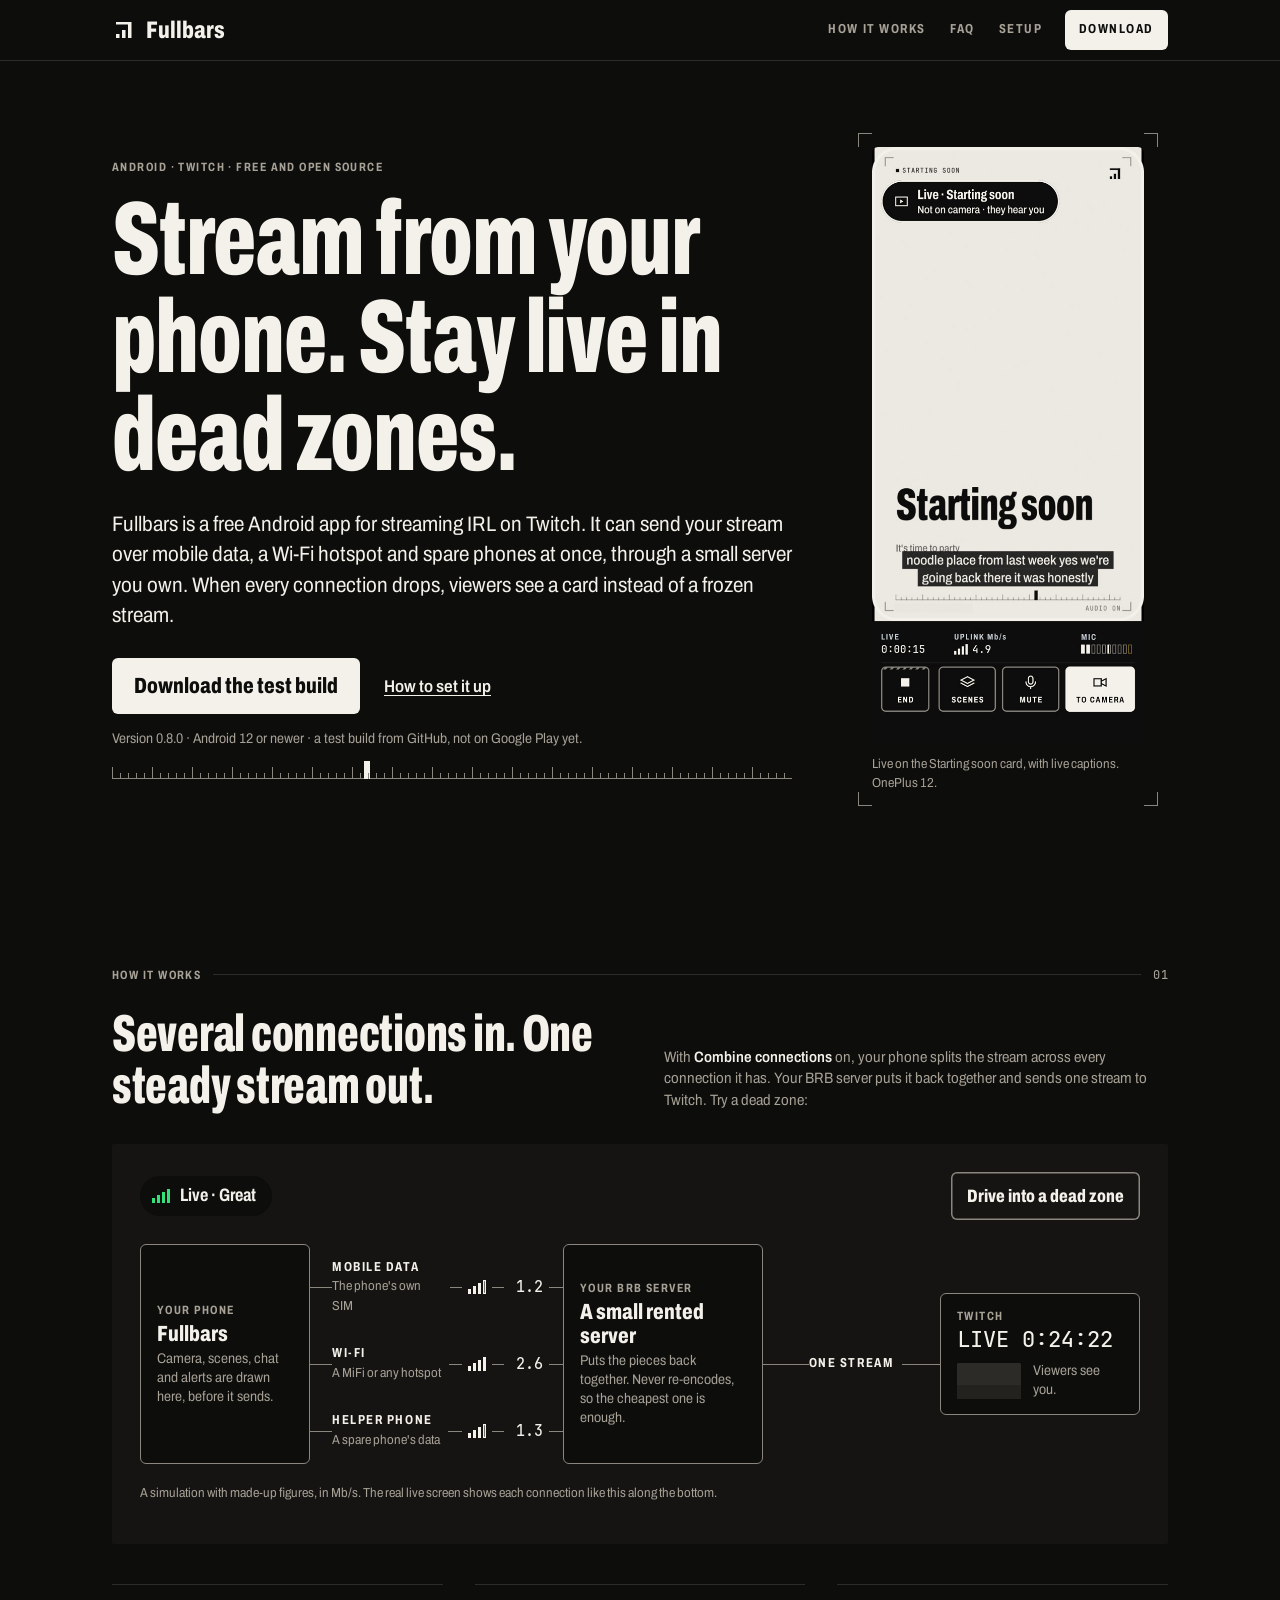
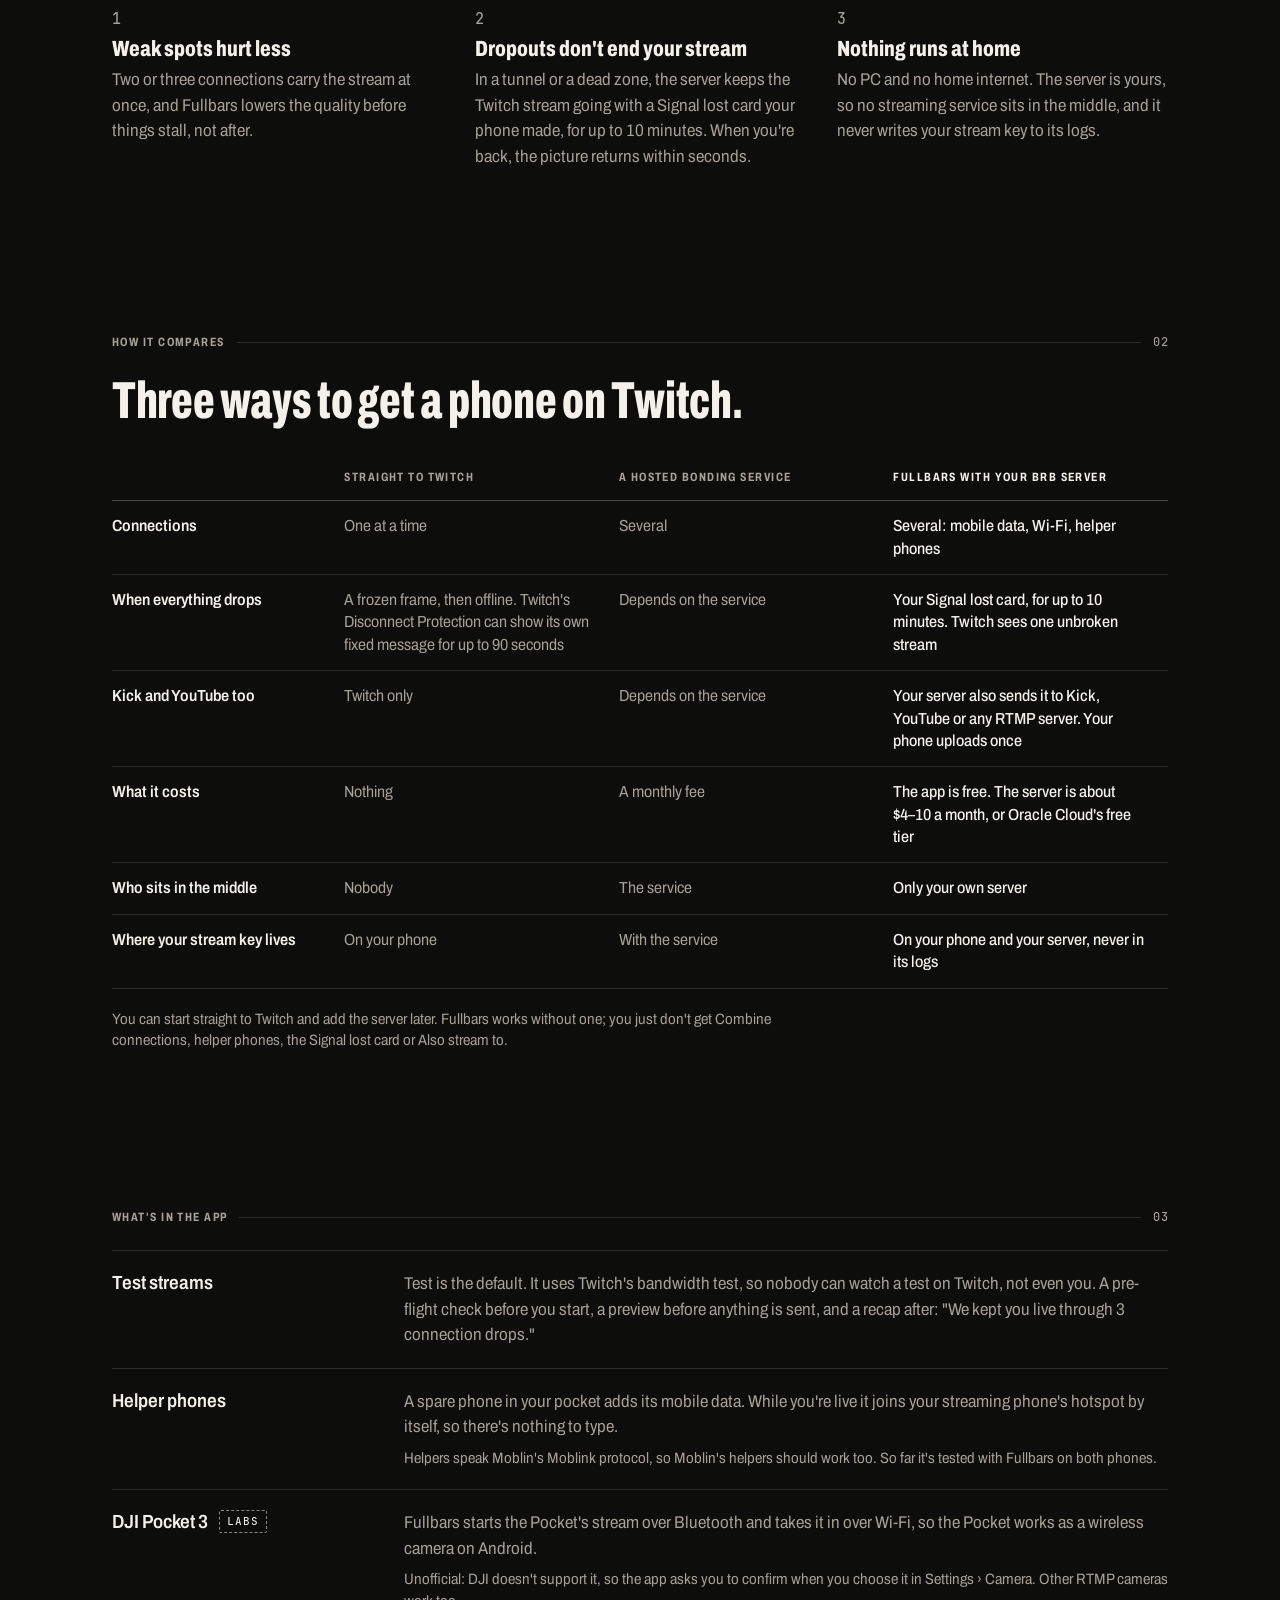
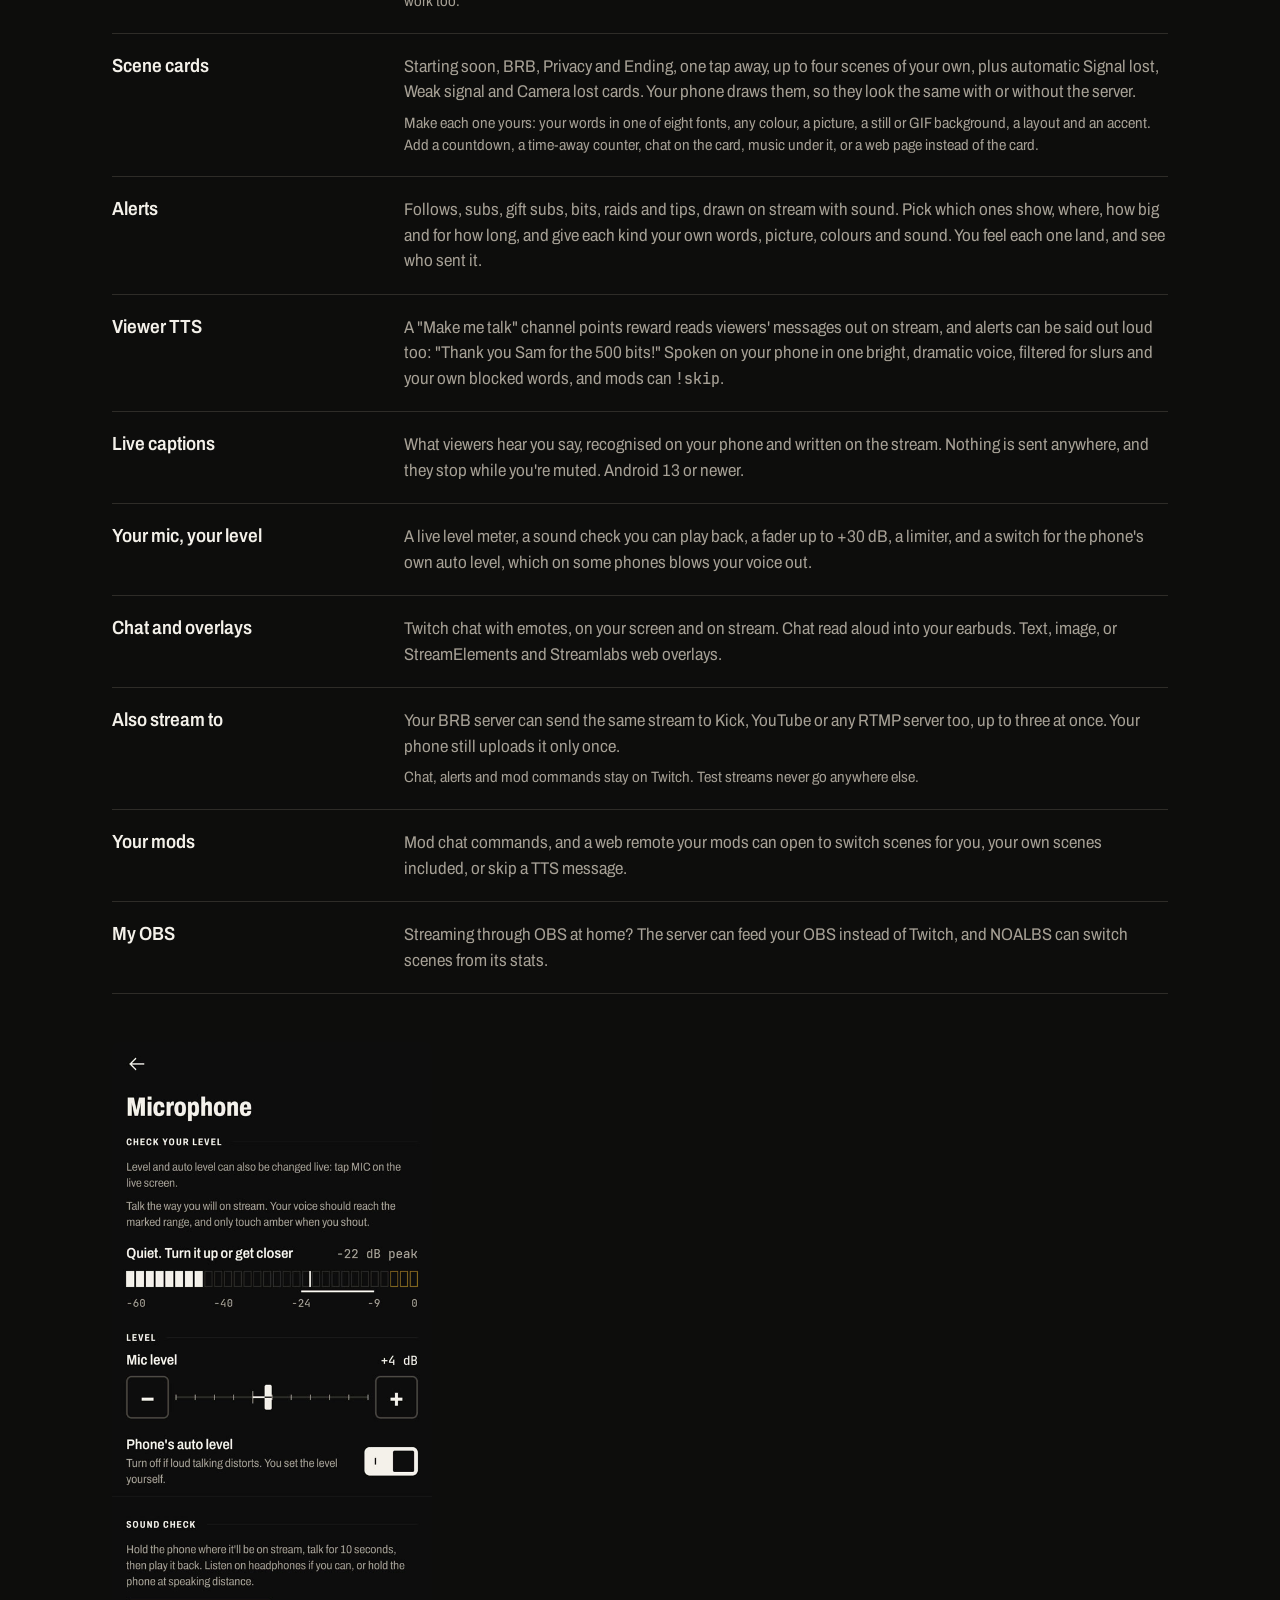
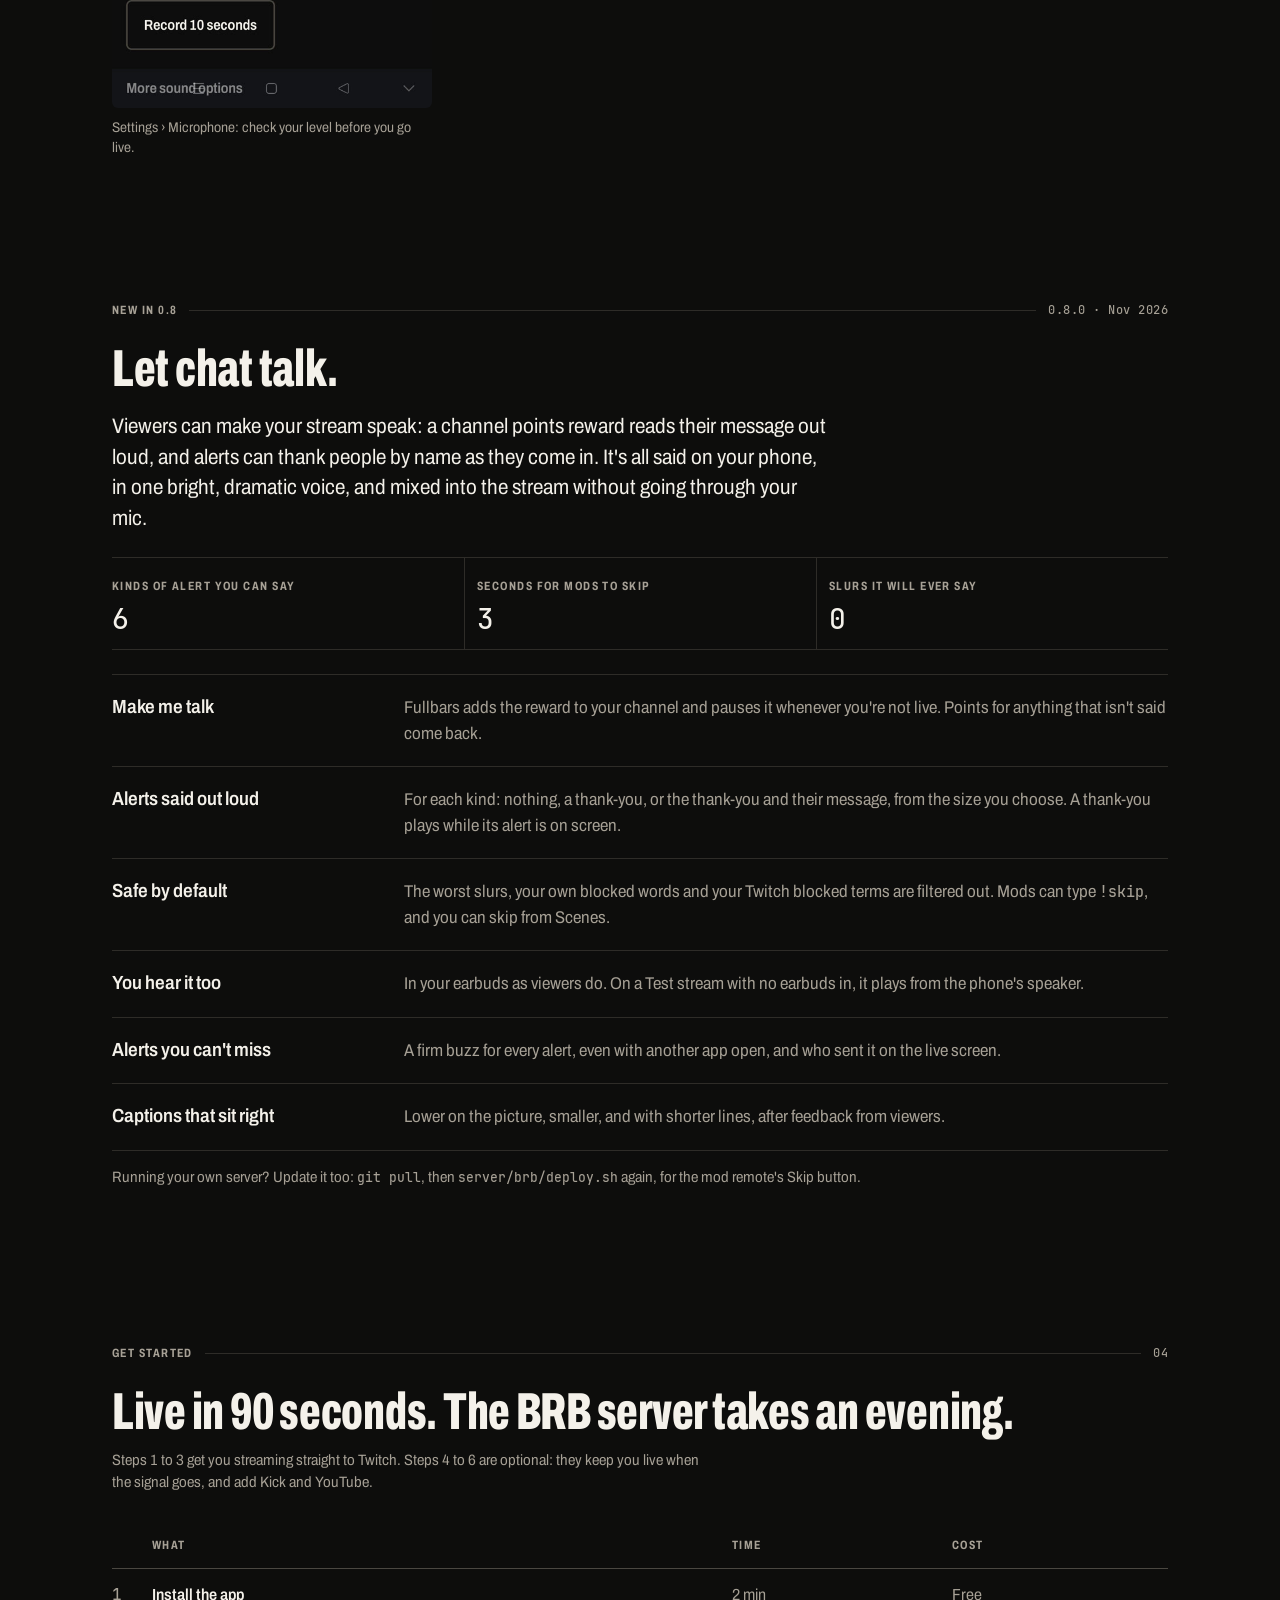
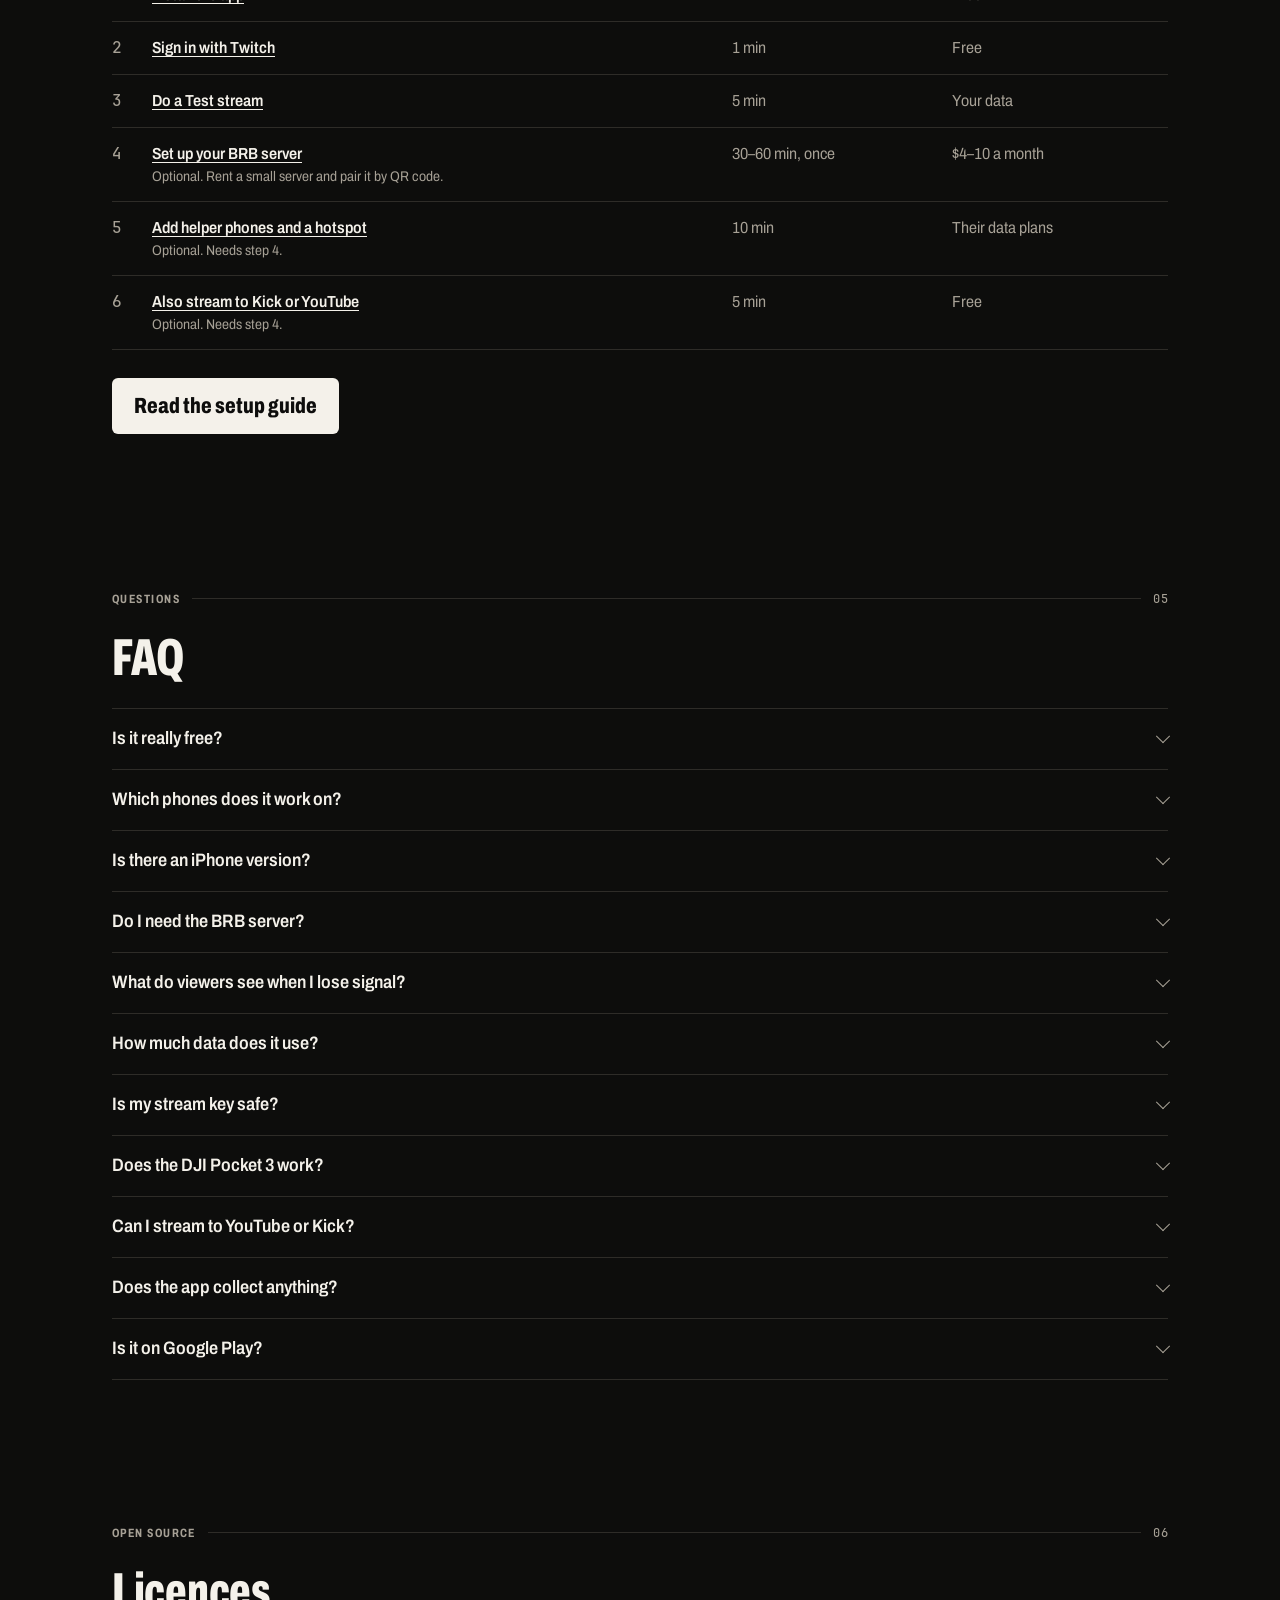
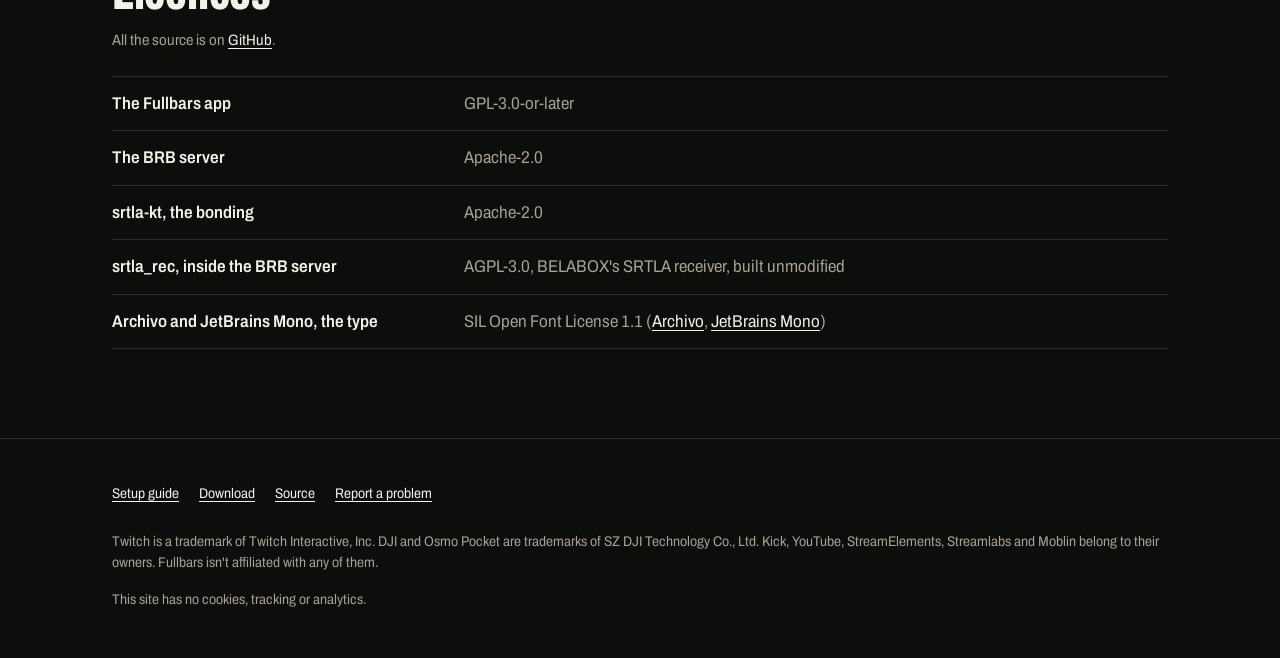
==== commit 26b8e859: "Update for 0.8.0 test build 1: viewer TTS, alerts said out loud, alerts you can't miss Co-Authored-B" ====
--- a/index.html
+++ b/index.html
@@ -51,7 +51,7 @@
         <a class="btn primary" href="https://github.com/AnnabelleChimpton/fullbars/releases">Download the test build</a>
         <a class="textlink" href="/setup/">How to set it up</a>
       </div>
-      <p class="fine">Version 0.7.0 · Android 12 or newer · a test build from GitHub, not on Google Play yet.</p>
+      <p class="fine">Version 0.8.0 · Android 12 or newer · a test build from GitHub, not on Google Play yet.</p>
       <div class="ruler" data-step="0" aria-hidden="true"><span class="cursor"></span></div>
     </div>
     <figure class="shot reg" style="margin:0">
@@ -163,12 +163,13 @@
       <div class="row"><h3>Helper phones</h3><div><p>A spare phone in your pocket adds its mobile data. While you're live it joins your streaming phone's hotspot by itself, so there's nothing to type.</p><p class="tagline help">Helpers speak Moblin's Moblink protocol, so Moblin's helpers should work too. So far it's tested with Fullbars on both phones.</p></div></div>
       <div class="row"><h3>DJI Pocket 3 <span class="tag dashed">Labs</span></h3><div><p>Fullbars starts the Pocket's stream over Bluetooth and takes it in over Wi‑Fi, so the Pocket works as a wireless camera on Android.</p><p class="tagline help">Unofficial: DJI doesn't support it, so the app asks you to confirm when you choose it in Settings › Camera. Other RTMP cameras work too.</p></div></div>
       <div class="row"><h3>Scene cards</h3><div><p>Starting soon, BRB, Privacy and Ending, one tap away, up to four scenes of your own, plus automatic Signal lost, Weak signal and Camera lost cards. Your phone draws them, so they look the same with or without the server.</p><p class="tagline help">Make each one yours: your words in one of eight fonts, any colour, a picture, a still or GIF background, a layout and an accent. Add a countdown, a time-away counter, chat on the card, music under it, or a web page instead of the card.</p></div></div>
-      <div class="row"><h3>Alerts</h3><p>Follows, subs, gift subs, bits, raids and tips, drawn on stream with sound. Pick which ones show, where, how big and for how long, and give each kind your own words, picture, colours and sound.</p></div>
+      <div class="row"><h3>Alerts</h3><p>Follows, subs, gift subs, bits, raids and tips, drawn on stream with sound. Pick which ones show, where, how big and for how long, and give each kind your own words, picture, colours and sound. You feel each one land, and see who sent it.</p></div>
+      <div class="row"><h3>Viewer TTS</h3><p>A "Make me talk" channel points reward reads viewers' messages out on stream, and alerts can be said out loud too: "Thank you Sam for the 500 bits!" Spoken on your phone in one bright, dramatic voice, filtered for slurs and your own blocked words, and mods can <code>!skip</code>.</p></div>
       <div class="row"><h3>Live captions</h3><p>What viewers hear you say, recognised on your phone and written on the stream. Nothing is sent anywhere, and they stop while you're muted. Android 13 or newer.</p></div>
       <div class="row"><h3>Your mic, your level</h3><p>A live level meter, a sound check you can play back, a fader up to +30 dB, a limiter, and a switch for the phone's own auto level, which on some phones blows your voice out.</p></div>
       <div class="row"><h3>Chat and overlays</h3><p>Twitch chat with emotes, on your screen and on stream. Chat read aloud into your earbuds. Text, image, or StreamElements and Streamlabs web overlays.</p></div>
       <div class="row"><h3>Also stream to</h3><div><p>Your BRB server can send the same stream to Kick, YouTube or any RTMP server too, up to three at once. Your phone still uploads it only once.</p><p class="tagline help">Chat, alerts and mod commands stay on Twitch. Test streams never go anywhere else.</p></div></div>
-      <div class="row"><h3>Your mods</h3><p>Mod chat commands, and a web remote your mods can open to switch scenes for you, your own scenes included.</p></div>
+      <div class="row"><h3>Your mods</h3><p>Mod chat commands, and a web remote your mods can open to switch scenes for you, your own scenes included, or skip a TTS message.</p></div>
       <div class="row"><h3>My OBS</h3><p>Streaming through OBS at home? The server can feed your OBS instead of Twitch, and NOALBS can switch scenes from its stats.</p></div>
     </div>
 
@@ -180,31 +181,26 @@
 
 <section id="new" aria-labelledby="new-title">
   <div class="wrap">
-    <div class="sh"><span class="label">New in 0.7</span><span class="stamp">0.7.0 · Nov 2026</span></div>
-    <div class="release">
+    <div class="sh"><span class="label">New in 0.8</span><span class="stamp">0.8.0 · Nov 2026</span></div>
+    <div class="release" style="grid-template-columns:minmax(0,1fr)">
       <div>
-        <h2 class="display-s" id="new-title">Check your shot. Then go live.</h2>
-        <p class="lede" style="margin-top:16px">Start now opens a preview, like any camera app: your picture, the mic meter and your connections, with nothing sent yet. When it looks right, go live on your camera, or on your Starting soon card while you finish setting up.</p>
+        <h2 class="display-s" id="new-title">Let chat talk.</h2>
+        <p class="lede" style="margin-top:16px">Viewers can make your stream speak: a channel points reward reads their message out loud, and alerts can thank people by name as they come in. It's all said on your phone, in one bright, dramatic voice, and mixed into the stream without going through your mic.</p>
         <div class="figures" role="list">
-          <div role="listitem"><span class="label">Scenes of your own</span><span class="v">4</span></div>
-          <div role="listitem"><span class="label">Card fonts</span><span class="v">8</span></div>
-          <div role="listitem"><span class="label">Captions sent off the phone</span><span class="v">0</span></div>
+          <div role="listitem"><span class="label">Kinds of alert you can say</span><span class="v">6</span></div>
+          <div role="listitem"><span class="label">Seconds for mods to skip</span><span class="v">3</span></div>
+          <div role="listitem"><span class="label">Slurs it will ever say</span><span class="v">0</span></div>
         </div>
         <div class="rows">
-          <div class="row"><h3>Live captions</h3><p>What viewers hear you say, recognised on your phone and written on the stream. Turn them on or off while live from Scenes.</p></div>
-          <div class="row"><h3>Your own scenes</h3><p>Up to four cards of your own, like Lunch or Q&amp;A. They're in Scenes, on the mod remote, and mods can type <code>!scene lunch</code>.</p></div>
-          <div class="row"><h3>Cards your way</h3><p>Eight fonts, text size and colour, any accent colour, and music that plays under a card while it's up.</p></div>
-          <div class="row"><h3>Alerts your way</h3><p>Which alerts show and the smallest worth showing, where they go, how big, how long, their colours, and a sound of your own for each kind.</p></div>
-          <div class="row"><h3>A calmer app</h3><p>Every screen gone through to cut clutter. The live pill says Test or Live and what viewers get in one line, Home leads with "Ready for 1080p", and advanced settings fold away until you want them.</p></div>
-          <div class="row"><h3>Steadier streams</h3><p>Smarter bitrate control on combined connections, even frame timing, and Wi‑Fi dropping mid-stream no longer flashes the Signal lost card.</p></div>
-        </div>
-        <p class="help" style="margin-top:16px">Running your own server? Update it too: <code>git pull</code>, then <code>server/brb/deploy.sh</code> again.</p>
-      </div>
-      <figure class="shot reg" style="margin:0">
-        <span class="reg-b"></span>
-        <img src="/img/settings-cards.jpg" width="540" height="1124" loading="lazy" alt="Settings, Scene cards: the card chooser in two groups, Card (Starting soon, BRB, Privacy, Ending and a plus Scene key) and Automatic (Signal lost, Weak signal, Camera lost), over a preview of the Starting soon card.">
-        <figcaption>Settings › Scene cards.</figcaption>
-      </figure>
+          <div class="row"><h3>Make me talk</h3><p>Fullbars adds the reward to your channel and pauses it whenever you're not live. Points for anything that isn't said come back.</p></div>
+          <div class="row"><h3>Alerts said out loud</h3><p>For each kind: nothing, a thank-you, or the thank-you and their message, from the size you choose. A thank-you plays while its alert is on screen.</p></div>
+          <div class="row"><h3>Safe by default</h3><p>The worst slurs, your own blocked words and your Twitch blocked terms are filtered out. Mods can type <code>!skip</code>, and you can skip from Scenes.</p></div>
+          <div class="row"><h3>You hear it too</h3><p>In your earbuds as viewers do. On a Test stream with no earbuds in, it plays from the phone's speaker.</p></div>
+          <div class="row"><h3>Alerts you can't miss</h3><p>A firm buzz for every alert, even with another app open, and who sent it on the live screen.</p></div>
+          <div class="row"><h3>Captions that sit right</h3><p>Lower on the picture, smaller, and with shorter lines, after feedback from viewers.</p></div>
+        </div>
+        <p class="help" style="margin-top:16px">Running your own server? Update it too: <code>git pull</code>, then <code>server/brb/deploy.sh</code> again, for the mod remote's Skip button.</p>
+      </div>
     </div>
   </div>
 </section>
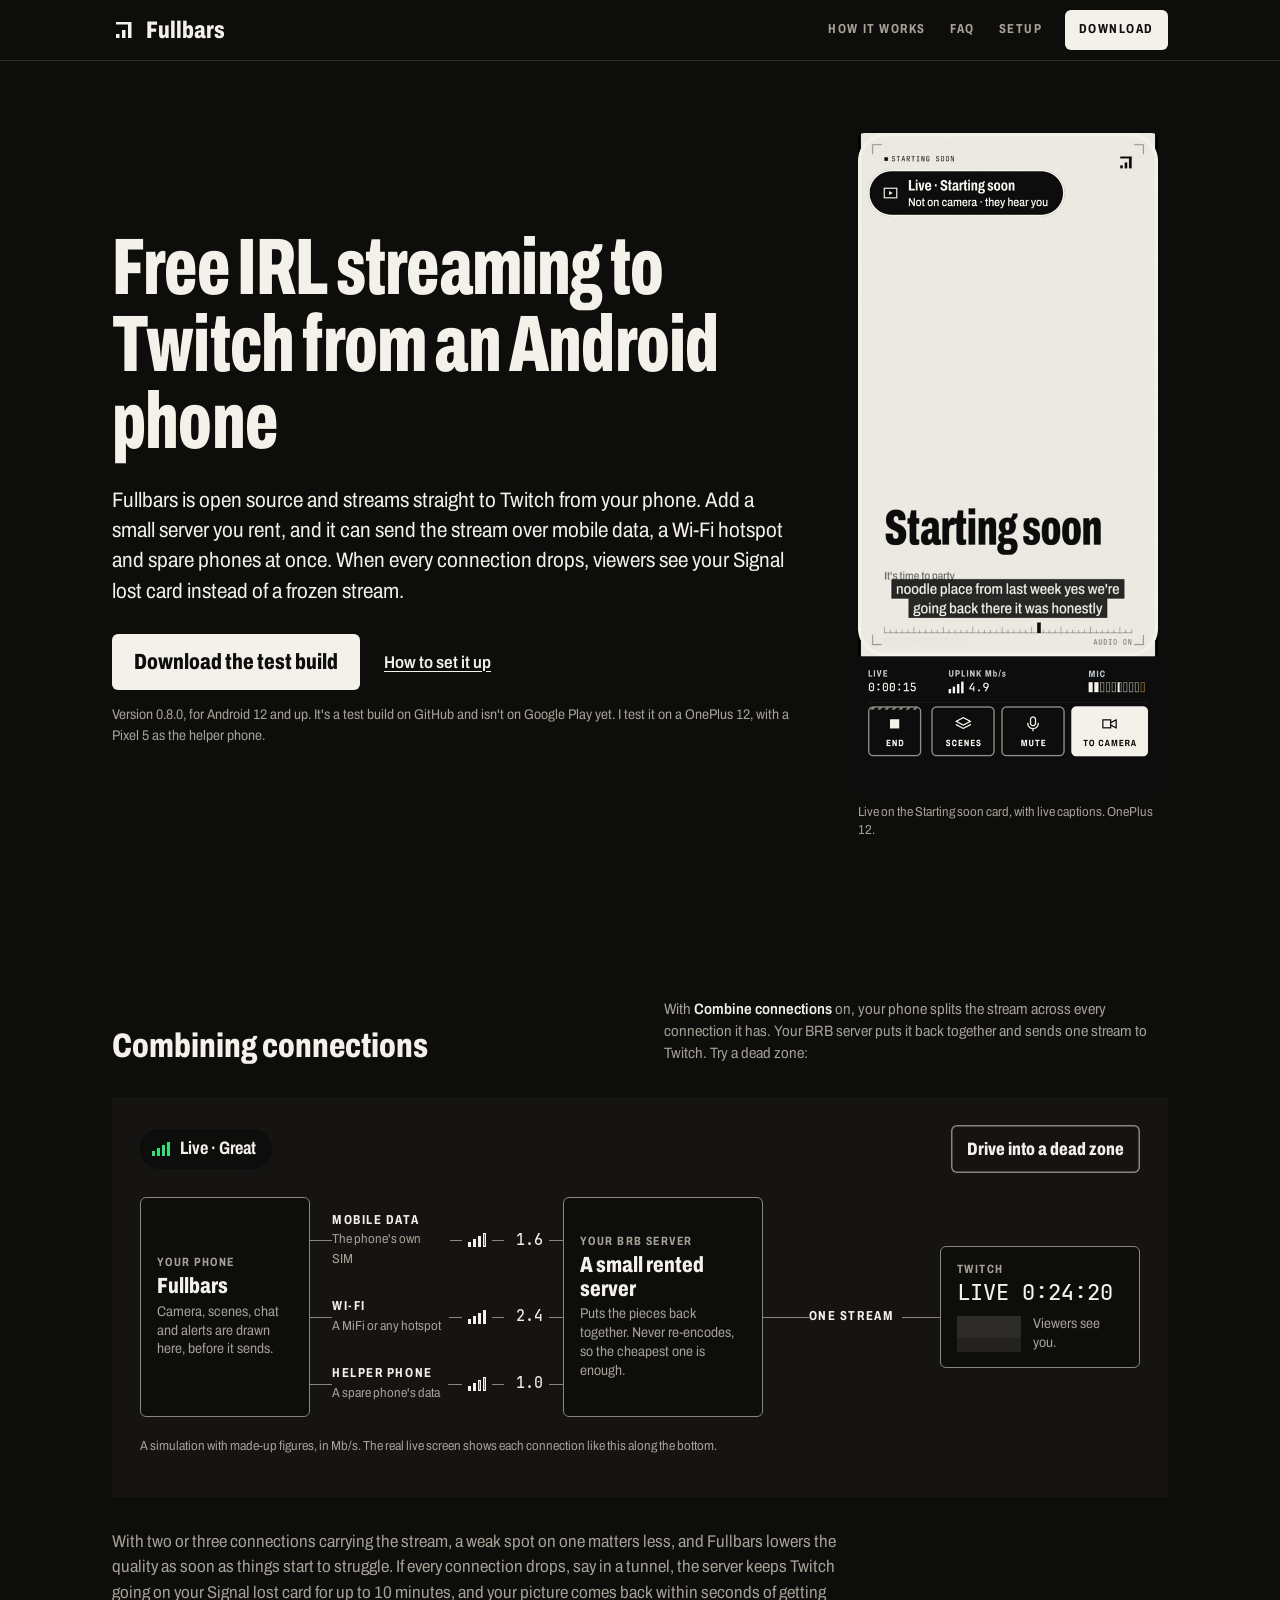
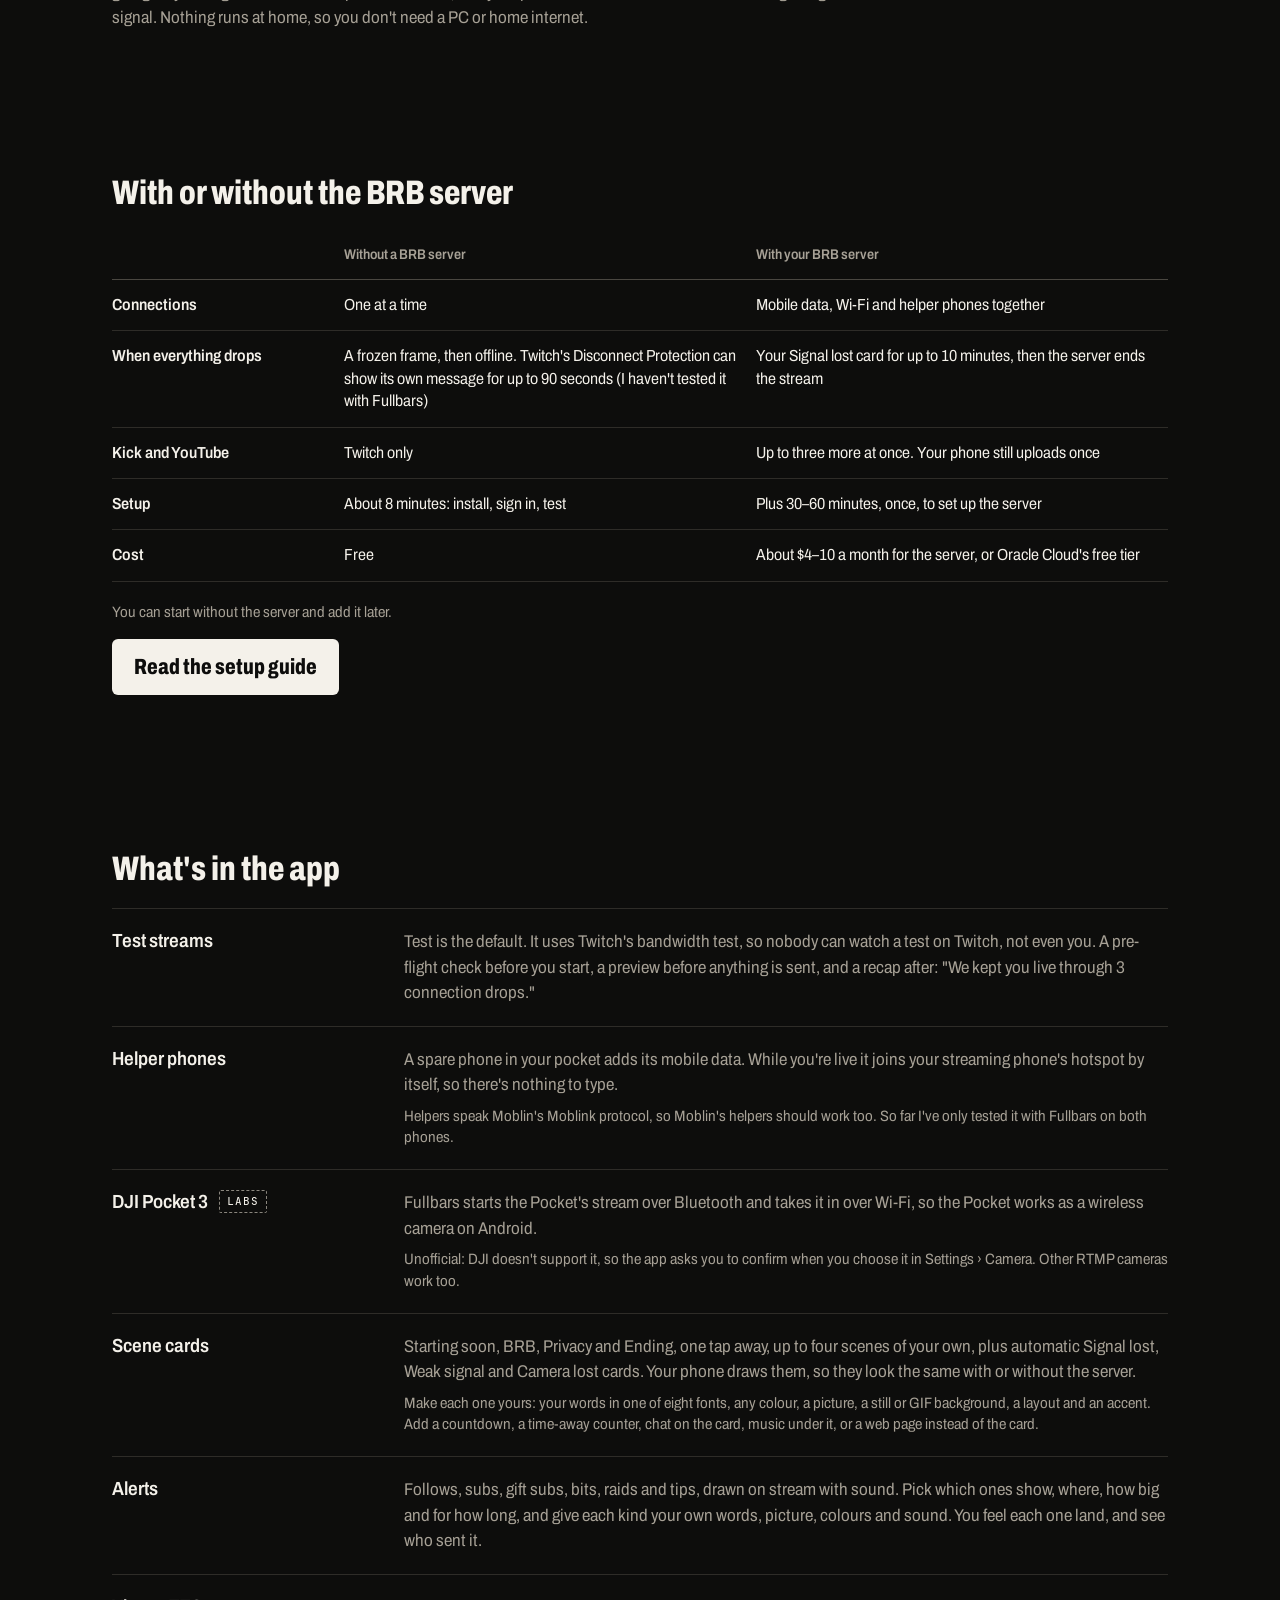
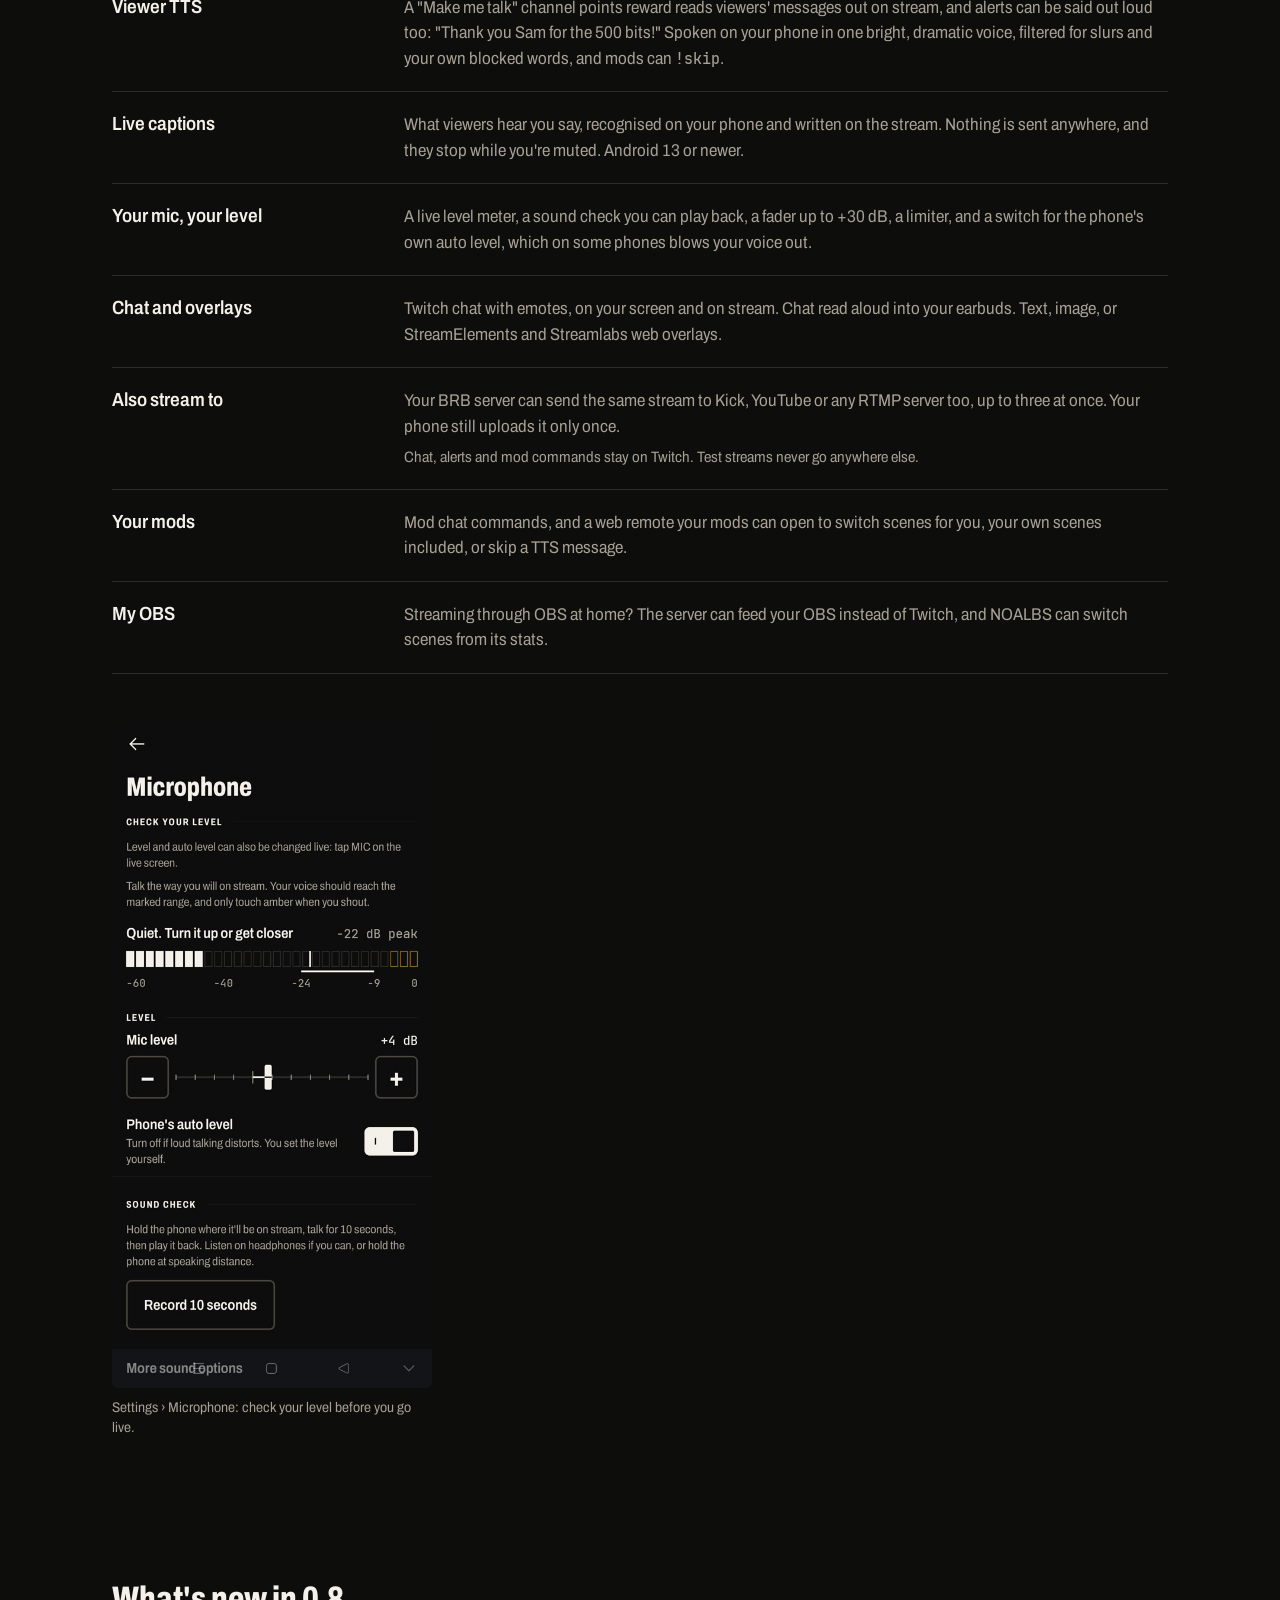
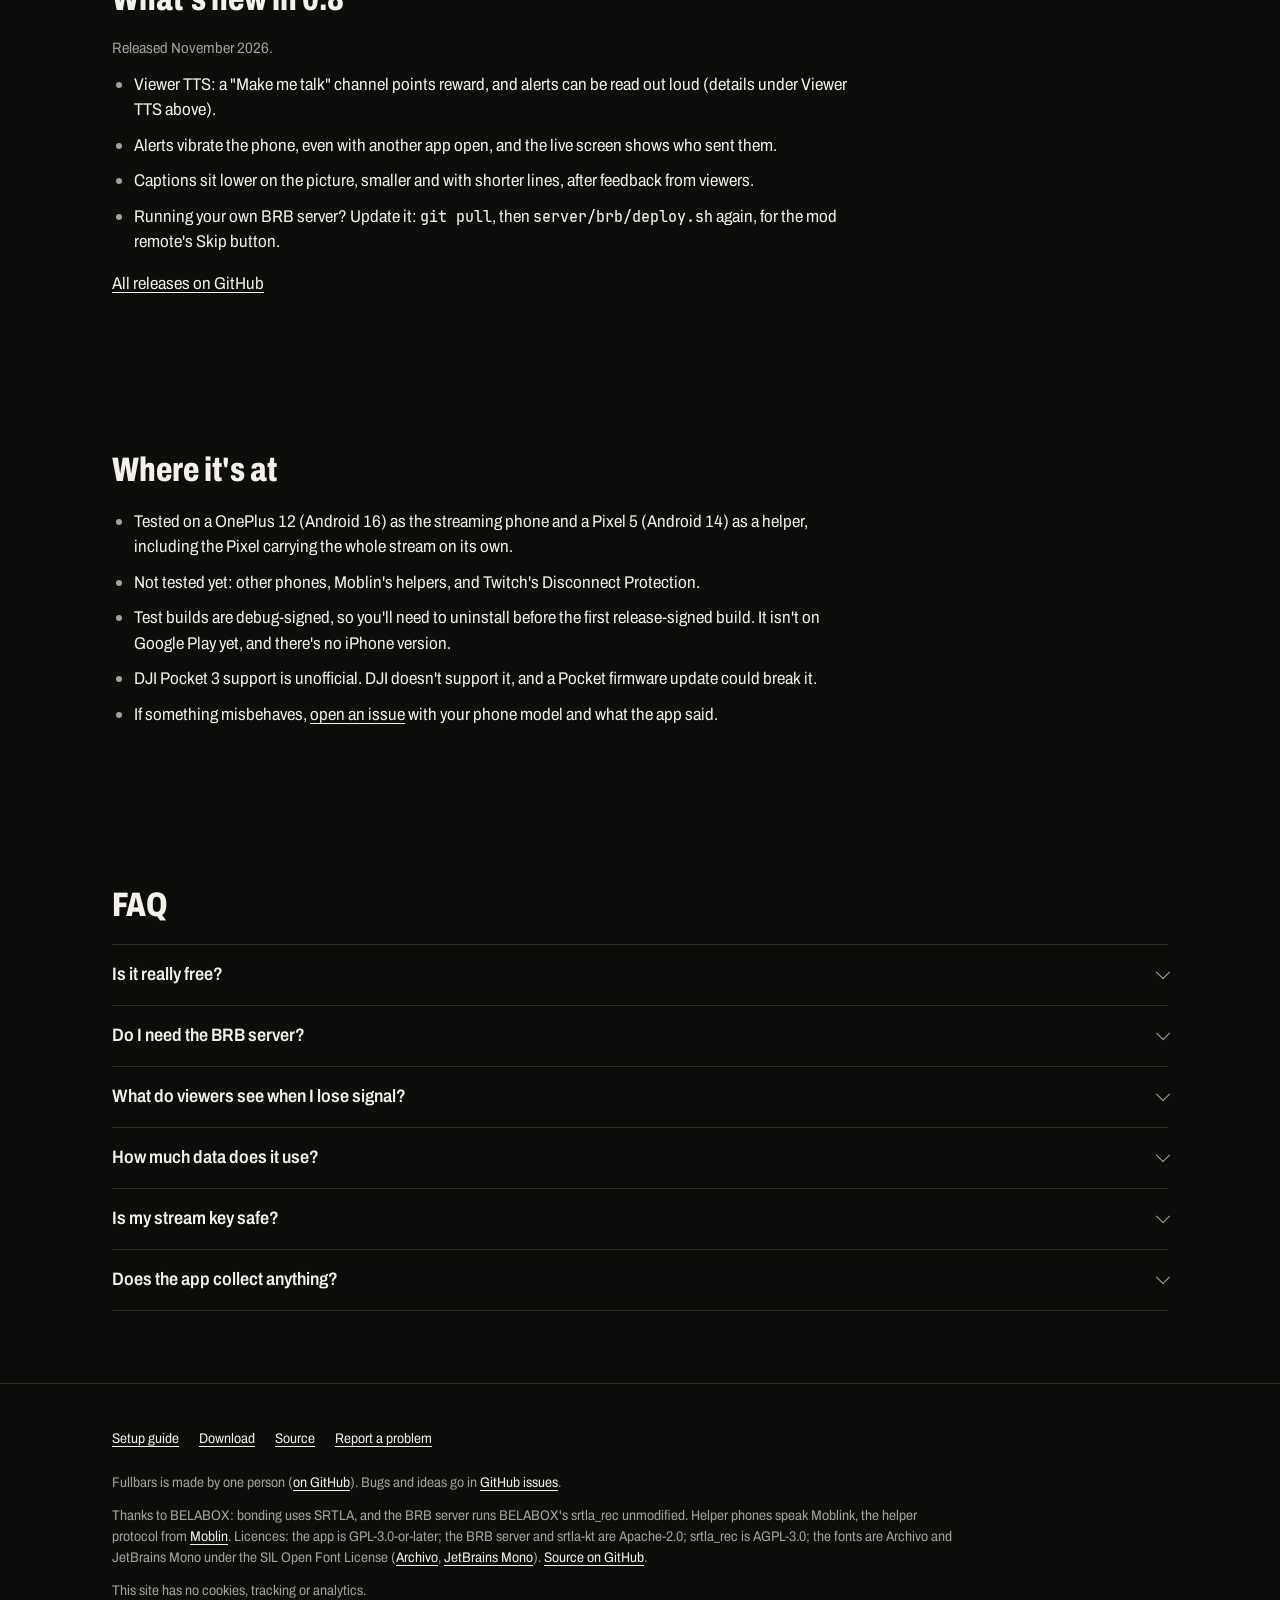
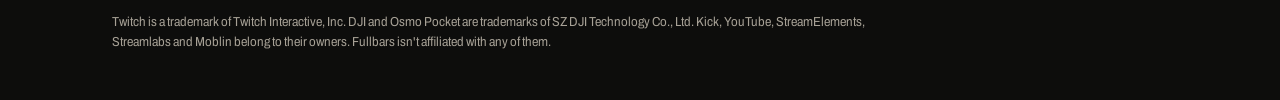
==== commit c2a12fda: "Plainer site: drop the template sections and slogan headings Headings are plain labels now, not two-" ====
--- a/index.html
+++ b/index.html
@@ -12,7 +12,7 @@
 <link rel="apple-touch-icon" href="/apple-touch-icon.png">
 <meta property="og:type" content="website">
 <meta property="og:url" content="https://fullbars.app/">
-<meta property="og:title" content="Fullbars · Stream from your phone. Stay live in dead zones.">
+<meta property="og:title" content="Fullbars: free IRL streaming to Twitch from Android">
 <meta property="og:description" content="Free Android IRL streaming for Twitch, with your own BRB server for dead zones.">
 <meta property="og:image" content="https://fullbars.app/img/og.png">
 <meta name="twitter:card" content="summary_large_image">
@@ -44,18 +44,15 @@
 <section class="hero" aria-labelledby="hero-title">
   <div class="wrap">
     <div>
-      <p class="label">Android · Twitch · free and open source</p>
-      <h1 class="display" id="hero-title">Stream from your phone. Stay live in dead zones.</h1>
-      <p class="lede">Fullbars is a free Android app for streaming IRL on Twitch. It can send your stream over mobile data, a Wi‑Fi hotspot and spare phones at once, through a small server you own. When every connection drops, viewers see a card instead of a frozen stream.</p>
+      <h1 class="display" id="hero-title">Free IRL streaming to Twitch from an Android phone</h1>
+      <p class="lede">Fullbars is open source and streams straight to Twitch from your phone. Add a small server you rent, and it can send the stream over mobile data, a Wi‑Fi hotspot and spare phones at once. When every connection drops, viewers see your Signal lost card instead of a frozen stream.</p>
       <div class="ctas">
         <a class="btn primary" href="https://github.com/AnnabelleChimpton/fullbars/releases">Download the test build</a>
         <a class="textlink" href="/setup/">How to set it up</a>
       </div>
-      <p class="fine">Version 0.8.0 · Android 12 or newer · a test build from GitHub, not on Google Play yet.</p>
-      <div class="ruler" data-step="0" aria-hidden="true"><span class="cursor"></span></div>
-    </div>
-    <figure class="shot reg" style="margin:0">
-      <span class="reg-b"></span>
+      <p class="fine">Version 0.8.0, for Android 12 and up. It's a test build on GitHub and isn't on Google Play yet. I test it on a OnePlus 12, with a Pixel 5 as the helper phone.</p>
+    </div>
+    <figure class="shot">
       <img src="/img/live-captions.jpg" width="540" height="1188" alt="The Fullbars live screen on the Starting soon card, with live captions of what the streamer is saying along the bottom of the picture. A pill at the top says Live, Starting soon, not on camera, they hear you. The instrument line shows the live timer, the upload speed and the mic, over four keys: END, SCENES, MUTE and TO CAMERA.">
       <figcaption>Live on the Starting soon card, with live captions. OnePlus 12.</figcaption>
     </figure>
@@ -64,9 +61,8 @@
 
 <section id="how" aria-labelledby="how-title">
   <div class="wrap">
-    <div class="sh"><span class="label">How it works</span><span class="stamp">01</span></div>
     <div class="route-intro">
-      <h2 class="display-s" id="how-title">Several connections in. One steady stream out.</h2>
+      <h2 class="title" id="how-title">Combining connections</h2>
       <p class="help" style="margin:0">With <strong style="color:var(--text)">Combine connections</strong> on, your phone splits the stream across every connection it has. Your BRB server puts it back together and sends one stream to Twitch. Try a dead zone:</p>
     </div>
 
@@ -123,44 +119,36 @@
       <p class="sim-note">A simulation with made-up figures, in Mb/s. The real live screen shows each connection like this along the bottom.</p>
     </div>
 
-    <ol class="steps3">
-      <li><div><h3>Weak spots hurt less</h3><p>Two or three connections carry the stream at once, and Fullbars lowers the quality before things stall, not after.</p></div></li>
-      <li><div><h3>Dropouts don't end your stream</h3><p>In a tunnel or a dead zone, the server keeps the Twitch stream going with a Signal lost card your phone made, for up to 10 minutes. When you're back, the picture returns within seconds.</p></div></li>
-      <li><div><h3>Nothing runs at home</h3><p>No PC and no home internet. The server is yours, so no streaming service sits in the middle, and it never writes your stream key to its logs.</p></div></li>
-    </ol>
+    <p class="after-plate">With two or three connections carrying the stream, a weak spot on one matters less, and Fullbars lowers the quality as soon as things start to struggle. If every connection drops, say in a tunnel, the server keeps Twitch going on your Signal lost card for up to 10 minutes, and your picture comes back within seconds of getting signal. Nothing runs at home, so you don't need a PC or home internet.</p>
   </div>
 </section>
 
 <section id="compare" aria-labelledby="compare-title">
   <div class="wrap">
-    <div class="sh"><span class="label">How it compares</span><span class="stamp">02</span></div>
-    <h2 class="display-s" id="compare-title" style="max-width:16em;margin-bottom:28px">Three ways to get a phone on Twitch.</h2>
-    <div class="tbl-wrap">
-      <table class="cmp">
-        <thead>
-          <tr><th scope="col"><span class="sr">Question</span></th><th scope="col">Straight to Twitch</th><th scope="col">A hosted bonding service</th><th scope="col" class="us">Fullbars with your BRB server</th></tr>
-        </thead>
-        <tbody>
-          <tr><th scope="row">Connections</th><td data-col="Straight to Twitch">One at a time</td><td data-col="Hosted service">Several</td><td class="us" data-col="Fullbars">Several: mobile data, Wi‑Fi, helper phones</td></tr>
-          <tr><th scope="row">When everything drops</th><td data-col="Straight to Twitch">A frozen frame, then offline. Twitch's Disconnect Protection can show its own fixed message for up to 90 seconds</td><td data-col="Hosted service">Depends on the service</td><td class="us" data-col="Fullbars">Your Signal lost card, for up to 10 minutes. Twitch sees one unbroken stream</td></tr>
-          <tr><th scope="row">Kick and YouTube too</th><td data-col="Straight to Twitch">Twitch only</td><td data-col="Hosted service">Depends on the service</td><td class="us" data-col="Fullbars">Your server also sends it to Kick, YouTube or any RTMP server. Your phone uploads once</td></tr>
-          <tr><th scope="row">What it costs</th><td data-col="Straight to Twitch">Nothing</td><td data-col="Hosted service">A monthly fee</td><td class="us" data-col="Fullbars">The app is free. The server is about $4&#8288;–&#8288;10 a month, or Oracle Cloud's free tier</td></tr>
-          <tr><th scope="row">Who sits in the middle</th><td data-col="Straight to Twitch">Nobody</td><td data-col="Hosted service">The service</td><td class="us" data-col="Fullbars">Only your own server</td></tr>
-          <tr><th scope="row">Where your stream key lives</th><td data-col="Straight to Twitch">On your phone</td><td data-col="Hosted service">With the service</td><td class="us" data-col="Fullbars">On your phone and your server, never in its logs</td></tr>
-        </tbody>
-      </table>
-    </div>
-    <p class="help" style="margin-top:20px;max-width:44em">You can start straight to Twitch and add the server later. Fullbars works without one; you just don't get Combine connections, helper phones, the Signal lost card or Also stream to.</p>
+    <h2 class="title" id="compare-title">With or without the BRB server</h2>
+    <table class="cmp">
+      <thead>
+        <tr><th scope="col"><span class="sr">Question</span></th><th scope="col">Without a BRB server</th><th scope="col">With your BRB server</th></tr>
+      </thead>
+      <tbody>
+        <tr><th scope="row">Connections</th><td data-col="Without">One at a time</td><td data-col="With">Mobile data, Wi‑Fi and helper phones together</td></tr>
+        <tr><th scope="row">When everything drops</th><td data-col="Without">A frozen frame, then offline. Twitch's Disconnect Protection can show its own message for up to 90 seconds (I haven't tested it with Fullbars)</td><td data-col="With">Your Signal lost card for up to 10 minutes, then the server ends the stream</td></tr>
+        <tr><th scope="row">Kick and YouTube</th><td data-col="Without">Twitch only</td><td data-col="With">Up to three more at once. Your phone still uploads once</td></tr>
+        <tr><th scope="row">Setup</th><td data-col="Without">About 8 minutes: install, sign in, test</td><td data-col="With">Plus 30–60 minutes, once, to set up the server</td></tr>
+        <tr><th scope="row">Cost</th><td data-col="Without">Free</td><td data-col="With">About <span class="nw">$4–10</span> a month for the server, or Oracle Cloud's free tier</td></tr>
+      </tbody>
+    </table>
+    <p class="help after-table">You can start without the server and add it later.</p>
+    <p><a class="btn primary" href="/setup/">Read the setup guide</a></p>
   </div>
 </section>
 
 <section id="features" aria-labelledby="features-title">
   <div class="wrap">
-    <div class="sh"><span class="label">What's in the app</span><span class="stamp">03</span></div>
-    <h2 class="sr" id="features-title">What's in the app</h2>
+    <h2 class="title" id="features-title">What's in the app</h2>
     <div class="rows">
       <div class="row"><h3>Test streams</h3><p>Test is the default. It uses Twitch's bandwidth test, so nobody can watch a test on Twitch, not even you. A pre-flight check before you start, a preview before anything is sent, and a recap after: "We kept you live through 3 connection drops."</p></div>
-      <div class="row"><h3>Helper phones</h3><div><p>A spare phone in your pocket adds its mobile data. While you're live it joins your streaming phone's hotspot by itself, so there's nothing to type.</p><p class="tagline help">Helpers speak Moblin's Moblink protocol, so Moblin's helpers should work too. So far it's tested with Fullbars on both phones.</p></div></div>
+      <div class="row"><h3>Helper phones</h3><div><p>A spare phone in your pocket adds its mobile data. While you're live it joins your streaming phone's hotspot by itself, so there's nothing to type.</p><p class="tagline help">Helpers speak Moblin's Moblink protocol, so Moblin's helpers should work too. So far I've only tested it with Fullbars on both phones.</p></div></div>
       <div class="row"><h3>DJI Pocket 3 <span class="tag dashed">Labs</span></h3><div><p>Fullbars starts the Pocket's stream over Bluetooth and takes it in over Wi‑Fi, so the Pocket works as a wireless camera on Android.</p><p class="tagline help">Unofficial: DJI doesn't support it, so the app asks you to confirm when you choose it in Settings › Camera. Other RTMP cameras work too.</p></div></div>
       <div class="row"><h3>Scene cards</h3><div><p>Starting soon, BRB, Privacy and Ending, one tap away, up to four scenes of your own, plus automatic Signal lost, Weak signal and Camera lost cards. Your phone draws them, so they look the same with or without the server.</p><p class="tagline help">Make each one yours: your words in one of eight fonts, any colour, a picture, a still or GIF background, a layout and an accent. Add a countdown, a time-away counter, chat on the card, music under it, or a web page instead of the card.</p></div></div>
       <div class="row"><h3>Alerts</h3><p>Follows, subs, gift subs, bits, raids and tips, drawn on stream with sound. Pick which ones show, where, how big and for how long, and give each kind your own words, picture, colours and sound. You feel each one land, and see who sent it.</p></div>
@@ -181,82 +169,46 @@
 
 <section id="new" aria-labelledby="new-title">
   <div class="wrap">
-    <div class="sh"><span class="label">New in 0.8</span><span class="stamp">0.8.0 · Nov 2026</span></div>
-    <div class="release" style="grid-template-columns:minmax(0,1fr)">
-      <div>
-        <h2 class="display-s" id="new-title">Let chat talk.</h2>
-        <p class="lede" style="margin-top:16px">Viewers can make your stream speak: a channel points reward reads their message out loud, and alerts can thank people by name as they come in. It's all said on your phone, in one bright, dramatic voice, and mixed into the stream without going through your mic.</p>
-        <div class="figures" role="list">
-          <div role="listitem"><span class="label">Kinds of alert you can say</span><span class="v">6</span></div>
-          <div role="listitem"><span class="label">Seconds for mods to skip</span><span class="v">3</span></div>
-          <div role="listitem"><span class="label">Slurs it will ever say</span><span class="v">0</span></div>
-        </div>
-        <div class="rows">
-          <div class="row"><h3>Make me talk</h3><p>Fullbars adds the reward to your channel and pauses it whenever you're not live. Points for anything that isn't said come back.</p></div>
-          <div class="row"><h3>Alerts said out loud</h3><p>For each kind: nothing, a thank-you, or the thank-you and their message, from the size you choose. A thank-you plays while its alert is on screen.</p></div>
-          <div class="row"><h3>Safe by default</h3><p>The worst slurs, your own blocked words and your Twitch blocked terms are filtered out. Mods can type <code>!skip</code>, and you can skip from Scenes.</p></div>
-          <div class="row"><h3>You hear it too</h3><p>In your earbuds as viewers do. On a Test stream with no earbuds in, it plays from the phone's speaker.</p></div>
-          <div class="row"><h3>Alerts you can't miss</h3><p>A firm buzz for every alert, even with another app open, and who sent it on the live screen.</p></div>
-          <div class="row"><h3>Captions that sit right</h3><p>Lower on the picture, smaller, and with shorter lines, after feedback from viewers.</p></div>
-        </div>
-        <p class="help" style="margin-top:16px">Running your own server? Update it too: <code>git pull</code>, then <code>server/brb/deploy.sh</code> again, for the mod remote's Skip button.</p>
-      </div>
-    </div>
-  </div>
-</section>
-
-<section id="start" aria-labelledby="start-title">
-  <div class="wrap">
-    <div class="sh"><span class="label">Get started</span><span class="stamp">04</span></div>
-    <h2 class="display-s" id="start-title" style="margin-bottom:12px">Live in 90 seconds. The BRB server takes an evening.</h2>
-    <p class="help" style="max-width:40em;margin-bottom:28px">Steps 1 to 3 get you streaming straight to Twitch. Steps 4 to 6 are optional: they keep you live when the signal goes, and add Kick and YouTube.</p>
-    <table class="plan">
-      <thead><tr><th scope="col"><span class="sr">Step</span></th><th scope="col">What</th><th scope="col">Time</th><th scope="col">Cost</th></tr></thead>
-      <tbody>
-        <tr><td class="n">1</td><td class="what"><a href="/setup/#install">Install the app</a></td><td class="t">2 min</td><td class="c">Free</td></tr>
-        <tr><td class="n">2</td><td class="what"><a href="/setup/#twitch">Sign in with Twitch</a></td><td class="t">1 min</td><td class="c">Free</td></tr>
-        <tr><td class="n">3</td><td class="what"><a href="/setup/#test">Do a Test stream</a></td><td class="t">5 min</td><td class="c">Your data</td></tr>
-        <tr><td class="n">4</td><td class="what"><a href="/setup/#server">Set up your BRB server</a><small>Optional. Rent a small server and pair it by QR code.</small></td><td class="t">30–60 min, once</td><td class="c"><span class="nw">$4–10</span> a month</td></tr>
-        <tr><td class="n">5</td><td class="what"><a href="/setup/#more">Add helper phones and a hotspot</a><small>Optional. Needs step 4.</small></td><td class="t">10 min</td><td class="c">Their data plans</td></tr>
-        <tr><td class="n">6</td><td class="what"><a href="/setup/#also">Also stream to Kick or YouTube</a><small>Optional. Needs step 4.</small></td><td class="t">5 min</td><td class="c">Free</td></tr>
-      </tbody>
-    </table>
-    <p style="margin-top:28px"><a class="btn primary" href="/setup/">Read the setup guide</a></p>
+    <h2 class="title" id="new-title">What's new in 0.8</h2>
+    <div class="body">
+      <p class="help">Released November 2026.</p>
+      <ul>
+        <li>Viewer TTS: a "Make me talk" channel points reward, and alerts can be read out loud (details under Viewer TTS above).</li>
+        <li>Alerts vibrate the phone, even with another app open, and the live screen shows who sent them.</li>
+        <li>Captions sit lower on the picture, smaller and with shorter lines, after feedback from viewers.</li>
+        <li>Running your own BRB server? Update it: <code>git pull</code>, then <code>server/brb/deploy.sh</code> again, for the mod remote's Skip button.</li>
+      </ul>
+      <p><a href="https://github.com/AnnabelleChimpton/fullbars/releases">All releases on GitHub</a></p>
+    </div>
+  </div>
+</section>
+
+<section id="status" aria-labelledby="status-title">
+  <div class="wrap">
+    <h2 class="title" id="status-title">Where it's at</h2>
+    <div class="body">
+      <ul>
+        <li>Tested on a OnePlus 12 (Android 16) as the streaming phone and a Pixel 5 (Android 14) as a helper, including the Pixel carrying the whole stream on its own.</li>
+        <li>Not tested yet: other phones, Moblin's helpers, and Twitch's Disconnect Protection.</li>
+        <li>Test builds are debug-signed, so you'll need to uninstall before the first release-signed build. It isn't on Google Play yet, and there's no iPhone version.</li>
+        <li>DJI Pocket 3 support is unofficial. DJI doesn't support it, and a Pocket firmware update could break it.</li>
+        <li>If something misbehaves, <a href="https://github.com/AnnabelleChimpton/fullbars/issues">open an issue</a> with your phone model and what the app said.</li>
+      </ul>
+    </div>
   </div>
 </section>
 
 <section id="faq" aria-labelledby="faq-title">
   <div class="wrap">
-    <div class="sh"><span class="label">Questions</span><span class="stamp">05</span></div>
-    <h2 class="display-s" id="faq-title" style="margin-bottom:24px">FAQ</h2>
+    <h2 class="title" id="faq-title">FAQ</h2>
     <div class="faq">
-      <details><summary>Is it really free?</summary><div class="a"><p>Yes. The app is free and open source (GPL-3.0). The only thing you might pay for is your BRB server, which you rent yourself from any provider, usually <span class="nw">$4–10</span> a month. Oracle Cloud's free tier works too. Fullbars doesn't take a cut or see your stream.</p></div></details>
-      <details><summary>Which phones does it work on?</summary><div class="a"><p>Android 12 or newer. So far it's been tested on a OnePlus 12 (Android 16) as the streaming phone, with a Pixel 5 (Android 14) as a helper. Other phones should work, but they haven't been tested yet. If yours misbehaves, please open an issue on GitHub.</p></div></details>
-      <details><summary>Is there an iPhone version?</summary><div class="a"><p>No, Fullbars is Android only.</p></div></details>
+      <details><summary>Is it really free?</summary><div class="a"><p>Yes. The app is free and open source (GPL-3.0). The only thing you might pay for is your BRB server, which you rent yourself from any provider, usually <span class="nw">$4–10</span> a month. Oracle Cloud's free tier works too. Fullbars doesn't take a cut.</p></div></details>
       <details><summary>Do I need the BRB server?</summary><div class="a"><p>No. Without one, Fullbars streams straight to Twitch over one connection, and scenes, chat, alerts and overlays all still work. The server is what lets you combine connections, use helper phones, and stay on air when everything drops.</p></div></details>
-      <details><summary>What do viewers see when I lose signal?</summary><div class="a"><p>With the BRB server, a Signal lost card ("The stream picks up when the connection's back") made by your phone to match your stream. Twitch sees one unbroken stream, and your picture comes back within seconds of your signal. If you're gone for 10 minutes, the server ends the stream.</p><p>Without the server, viewers see a frozen frame, and Twitch may show you as offline until your phone reconnects. If Disconnect Protection is on in your Twitch settings, Twitch can show its own fixed message for up to 90 seconds instead; we haven't tested that with Fullbars yet.</p></div></details>
+      <details><summary>What do viewers see when I lose signal?</summary><div class="a"><p>With the BRB server, a Signal lost card ("The stream picks up when the connection's back") made by your phone to match your stream. Twitch sees one unbroken stream, and your picture comes back within seconds of your signal. If you're gone for 10 minutes, the server ends the stream.</p><p>Without the server, viewers see a frozen frame, and Twitch may show you as offline until your phone reconnects. If Disconnect Protection is on in your Twitch settings, Twitch can show its own fixed message for up to 90 seconds instead; I haven't tested that with Fullbars yet.</p></div></details>
       <details><summary>How much data does it use?</summary><div class="a"><p>At 1080p and 6 Mb/s, about 2.8 GB an hour, split across your connections. Home shows the figure for the quality you pick before you go live. Fullbars lowers the quality on its own when the signal gets weak.</p></div></details>
       <details><summary>Is my stream key safe?</summary><div class="a"><p>Sign in with Twitch and Fullbars fetches your key; you never copy it anywhere. With a BRB server, the phone sends it over an encrypted connection that trusts only your server's key, from the pairing QR code. The server keeps it in a file only it can read and never prints or logs it. Kick or YouTube keys you add for Also stream to are kept the same way. The stream itself is encrypted between your phone and your server.</p></div></details>
-      <details><summary>Does the DJI Pocket 3 work?</summary><div class="a"><p>Yes, as a Labs feature. Choose DJI Pocket 3 in Settings › Camera and confirm, and Fullbars finds the Pocket over Bluetooth, starts its stream and takes it in over Wi‑Fi. It's unofficial: DJI doesn't support it, and a future Pocket firmware could break it. Any camera that can stream RTMP works too.</p></div></details>
-      <details><summary>Can I stream to YouTube or Kick?</summary><div class="a"><p>Yes, with your BRB server. <span class="path">Settings › Also stream to</span> sends the same stream to Kick, YouTube or any RTMP server, up to three at once, next to Twitch. Your phone uploads it once; the server sends the copies. Chat, alerts and mod commands stay on Twitch, and Test streams never go anywhere else.</p><p>Without the server, Fullbars streams to Twitch only.</p></div></details>
-      <details><summary>Does the app collect anything?</summary><div class="a"><p>No. There's no account with us, and no analytics or crash reporting. The app talks only to Twitch, to StreamElements or Streamlabs if you add them, to web pages you add as overlays or cards, and to your own BRB server.</p></div></details>
-      <details><summary>Is it on Google Play?</summary><div class="a"><p>Not yet. Test builds are on GitHub. They're debug-signed, so when a release-signed build arrives you'll need to uninstall the test build first.</p></div></details>
-    </div>
-  </div>
-</section>
-
-<section id="licences" aria-labelledby="lic-title">
-  <div class="wrap">
-    <div class="sh"><span class="label">Open source</span><span class="stamp">06</span></div>
-    <h2 class="display-s" id="lic-title" style="margin-bottom:12px">Licences</h2>
-    <p class="help" style="max-width:40em;margin-bottom:24px">All the source is on <a href="https://github.com/AnnabelleChimpton/fullbars">GitHub</a>.</p>
-    <dl class="lic">
-      <div><dt>The Fullbars app</dt><dd>GPL-3.0-or-later</dd></div>
-      <div><dt>The BRB server</dt><dd>Apache-2.0</dd></div>
-      <div><dt>srtla-kt, the bonding</dt><dd>Apache-2.0</dd></div>
-      <div><dt>srtla_rec, inside the BRB server</dt><dd>AGPL-3.0, BELABOX's SRTLA receiver, built unmodified</dd></div>
-      <div><dt>Archivo and JetBrains Mono, the type</dt><dd>SIL Open Font License 1.1 (<a href="/fonts/OFL-Archivo.txt">Archivo</a>, <a href="/fonts/OFL-JetBrainsMono.txt">JetBrains Mono</a>)</dd></div>
-    </dl>
+      <details><summary>Does the app collect anything?</summary><div class="a"><p>No. There's no Fullbars account, and no analytics or crash reporting. The app talks only to Twitch, to StreamElements or Streamlabs if you add them, to web pages you add as overlays or cards, and to your own BRB server.</p></div></details>
+    </div>
   </div>
 </section>
 
@@ -270,8 +222,10 @@
       <a href="https://github.com/AnnabelleChimpton/fullbars">Source</a>
       <a href="https://github.com/AnnabelleChimpton/fullbars/issues">Report a problem</a>
     </div>
-    <p style="margin:0">Twitch is a trademark of Twitch Interactive, Inc. DJI and Osmo Pocket are trademarks of SZ DJI Technology Co., Ltd. Kick, YouTube, StreamElements, Streamlabs and Moblin belong to their owners. Fullbars isn't affiliated with any of them.</p>
-    <p style="margin:0">This site has no cookies, tracking or analytics.</p>
+    <p>Fullbars is made by one person (<a href="https://github.com/AnnabelleChimpton">on GitHub</a>). Bugs and ideas go in <a href="https://github.com/AnnabelleChimpton/fullbars/issues">GitHub issues</a>.</p>
+    <p>Thanks to BELABOX: bonding uses SRTLA, and the BRB server runs BELABOX's srtla_rec unmodified. Helper phones speak Moblink, the helper protocol from <a href="https://github.com/eerimoq/moblin">Moblin</a>. Licences: the app is GPL-3.0-or-later; the BRB server and srtla-kt are Apache-2.0; srtla_rec is AGPL-3.0; the fonts are Archivo and JetBrains Mono under the SIL Open Font License (<a href="/fonts/OFL-Archivo.txt">Archivo</a>, <a href="/fonts/OFL-JetBrainsMono.txt">JetBrains Mono</a>). <a href="https://github.com/AnnabelleChimpton/fullbars">Source on GitHub</a>.</p>
+    <p>This site has no cookies, tracking or analytics.</p>
+    <p class="tm">Twitch is a trademark of Twitch Interactive, Inc. DJI and Osmo Pocket are trademarks of SZ DJI Technology Co., Ltd. Kick, YouTube, StreamElements, Streamlabs and Moblin belong to their owners. Fullbars isn't affiliated with any of them.</p>
   </div>
 </footer>
 </body>
--- a/styles.css
+++ b/styles.css
@@ -53,8 +53,7 @@
 .skip:focus { top: 8px; }
 
 /* Type roles (FbType, scaled for the web) */
-.display { font-stretch: 62.5%; font-weight: 800; font-size: clamp(48px, 11vw, 104px); line-height: 0.94; letter-spacing: -0.01em; }
-.display-s { font-stretch: 62.5%; font-weight: 800; font-size: clamp(32px, 5.6vw, 52px); line-height: 1; letter-spacing: -0.005em; }
+.display { font-stretch: 62.5%; font-weight: 800; font-size: clamp(40px, 8vw, 80px); line-height: 0.96; letter-spacing: -0.01em; }
 .title { font-stretch: 75%; font-weight: 800; font-size: clamp(26px, 3.6vw, 34px); line-height: 1.08; }
 .label { font-stretch: 75%; font-weight: 700; font-size: 12px; line-height: 16px; letter-spacing: 0.12em; text-transform: uppercase; color: var(--text2); }
 .lede { font-size: clamp(18px, 2.1vw, 21px); line-height: 1.45; color: var(--text); max-width: 34em; }
@@ -72,11 +71,8 @@
 .nav a.key { color: var(--bg); background: var(--text); border-radius: var(--rM); min-height: 40px; padding: 0 14px; margin-left: 8px; }
 @media (max-width: 559px) { .nav .opt { display: none; } }
 
-/* Section header: caps label, a hairline, an optional stamp (SectionHeader in the app) */
-.sh { display: flex; align-items: center; gap: 12px; margin: 0 0 24px; }
-.sh::after { content: ""; flex: 1; height: 1px; background: var(--rule); order: 1; }
-.sh .stamp { order: 2; font-family: var(--mono); font-weight: 500; font-size: 12px; color: var(--text2); letter-spacing: 0.04em; }
 section { padding: 72px 0; }
+section h2.title { margin-bottom: 20px; max-width: 24em; }
 @media (max-width: 719px) { section { padding: 56px 0; } }
 
 /* Buttons (FbButton) */
@@ -95,17 +91,9 @@
 .hero h1 { margin: 16px 0 24px; }
 .hero .ctas { display: flex; flex-wrap: wrap; align-items: center; gap: 12px 24px; margin: 28px 0 14px; }
 .hero .fine { font-size: 14px; color: var(--text2); }
-.shot { position: relative; justify-self: center; width: min(300px, 78vw); padding: 14px; }
+.shot { position: relative; justify-self: center; width: min(300px, 78vw); margin: 0; }
 .shot img { border-radius: var(--rM); }
 .shot figcaption { margin-top: 10px; font-size: 13px; line-height: 1.4; color: var(--text2); }
-/* Registration L-ticks at the corners (scene cards §4.1) */
-.reg { position: relative; }
-.reg::before, .reg::after, .reg > .reg-b::before, .reg > .reg-b::after { content: ""; position: absolute; width: 14px; height: 14px; border: 0 solid var(--tick); pointer-events: none; }
-.reg::before { top: 0; left: 0; border-top-width: 1.5px; border-left-width: 1.5px; }
-.reg::after { top: 0; right: 0; border-top-width: 1.5px; border-right-width: 1.5px; }
-.reg > .reg-b { position: absolute; inset: 0; pointer-events: none; }
-.reg > .reg-b::before { bottom: 0; left: 0; border-bottom-width: 1.5px; border-left-width: 1.5px; }
-.reg > .reg-b::after { bottom: 0; right: 0; border-bottom-width: 1.5px; border-right-width: 1.5px; }
 @media (min-width: 880px) {
   .hero { padding: 72px 0 88px; }
   .hero .wrap { grid-template-columns: minmax(0, 1fr) 320px; align-items: center; gap: 56px; }
@@ -123,6 +111,8 @@
 
 /* Route: phone → links → BRB server → Twitch */
 .route-intro { display: grid; gap: 16px; margin-bottom: 32px; }
+.route-intro h2.title { margin: 0; }
+.after-plate { max-width: 44em; margin: 32px 0 0; color: var(--text2); }
 @media (min-width: 880px) { .route-intro { grid-template-columns: minmax(0, 1fr) minmax(0, 1fr); gap: 48px; align-items: end; } }
 .plate { background: var(--s1); border-radius: var(--rS); padding: 20px; }
 @media (min-width: 720px) { .plate { padding: 28px; } }
@@ -192,25 +182,13 @@
   .lane.out { grid-template-columns: auto; justify-content: center; }
 }
 
-/* Numbered lines (no cards): hairlines and alignment do the work */
-.steps3 { list-style: none; margin: 40px 0 0; padding: 0; display: grid; gap: 0; counter-reset: s; border-top: 1px solid var(--rule); }
-.steps3 li { display: grid; align-content: start; grid-template-columns: 40px minmax(0, 1fr); gap: 12px; padding: 20px 0; border-bottom: 1px solid var(--rule); }
-.steps3 li::before { counter-increment: s; content: counter(s); font-family: var(--mono); font-weight: 500; font-size: 15px; color: var(--text2); padding-top: 3px; }
-.steps3 h3 { font-size: 22px; margin-bottom: 6px; }
-.steps3 p { margin: 0; color: var(--text2); }
-@media (min-width: 880px) {
-  .steps3 { grid-template-columns: repeat(3, minmax(0, 1fr)); gap: 0 32px; border-top: 0; }
-  .steps3 li { border-bottom: 0; border-top: 1px solid var(--rule); grid-template-columns: 1fr; gap: 8px; }
-}
-
 /* Compare table: a table from 720px, stacked rows below */
 table.cmp { width: 100%; border-collapse: collapse; font-size: 16px; line-height: 1.4; }
 .cmp th, .cmp td { text-align: left; vertical-align: top; padding: 14px 16px 14px 0; border-bottom: 1px solid var(--rule); }
-.cmp thead th { font-stretch: 75%; font-weight: 700; font-size: 12px; letter-spacing: 0.12em; text-transform: uppercase; color: var(--text2); border-bottom-color: var(--rule-strong); }
-.cmp thead th.us { color: var(--text); }
+.cmp thead th { font-weight: 600; font-size: 14px; color: var(--text2); border-bottom-color: var(--rule-strong); }
 .cmp tbody th { font-weight: 600; width: 22%; }
-.cmp td { color: var(--text2); width: 26%; }
-.cmp td.us { color: var(--text); font-weight: 500; }
+.cmp td { color: var(--text); width: 39%; }
+.after-table { margin: 20px 0 16px; }
 @media (max-width: 719px) {
   .cmp thead { position: absolute; width: 1px; height: 1px; overflow: hidden; clip-path: inset(50%); }
   .cmp, .cmp tbody, .cmp tr, .cmp th, .cmp td { display: block; width: auto; }
@@ -219,8 +197,6 @@
   .cmp tbody th { font-size: 18px; margin-bottom: 8px; width: auto; }
   .cmp td { display: grid; grid-template-columns: 8.5em minmax(0, 1fr); gap: 12px; padding: 3px 0; font-size: 15px; }
   .cmp td::before { content: attr(data-col); color: var(--text2); font-weight: 400; }
-  .cmp td.us { order: -1; }
-  .cmp td.us::before { color: var(--text); font-weight: 600; }
   .cmp tr { display: flex; flex-direction: column; }
   .cmp tbody th { order: -2; }
 }
@@ -245,32 +221,6 @@
 @media (min-width: 720px) { .screens { gap: 32px; } }
 .nw { white-space: nowrap; }
 
-/* New in 0.6 */
-.release { display: grid; gap: 40px; }
-.release .shot { justify-self: start; padding: 14px; }
-@media (min-width: 880px) { .release { grid-template-columns: minmax(0, 1fr) 320px; gap: 56px; align-items: start; } .release .shot { justify-self: end; } }
-.figures { display: grid; grid-template-columns: repeat(3, minmax(0, 1fr)); border-top: 1px solid var(--rule); border-bottom: 1px solid var(--rule); margin: 24px 0; }
-.figures > div { padding: 14px 12px 14px 0; }
-.figures > div + div { border-left: 1px solid var(--rule); padding-left: 12px; }
-.figures .v { font-family: var(--mono); font-weight: 500; font-size: clamp(20px, 3vw, 28px); line-height: 1.2; display: block; margin-top: 4px; }
-
-/* Get started summary */
-table.plan { width: 100%; border-collapse: collapse; font-size: 16px; }
-.plan th, .plan td { text-align: left; padding: 14px 12px 14px 0; border-bottom: 1px solid var(--rule); vertical-align: top; }
-.plan thead th { font-stretch: 75%; font-weight: 700; font-size: 12px; letter-spacing: 0.12em; text-transform: uppercase; color: var(--text2); border-bottom-color: var(--rule-strong); }
-.plan td.n { font-family: var(--mono); font-weight: 500; color: var(--text2); width: 2.5em; }
-.plan td.what { font-weight: 600; }
-.plan td.what small { display: block; font-weight: 400; color: var(--text2); font-size: 14px; }
-.plan td.t, .plan td.c { color: var(--text2); white-space: nowrap; }
-@media (max-width: 599px) {
-  .plan thead { display: none; }
-  .plan tr { display: grid; grid-template-columns: 2.5em minmax(0, 1fr); border-bottom: 1px solid var(--rule); padding: 12px 0; }
-  .plan td { border: 0; padding: 0 0 2px; }
-  .plan td.n { grid-row: 1 / 4; padding-top: 1px; }
-  .plan td.t, .plan td.c { grid-column: 2; font-size: 14px; white-space: normal; }
-  .plan td.t::before { content: "Time: "; } .plan td.c::before { content: "Cost: "; }
-}
-
 /* FAQ */
 .faq { border-top: 1px solid var(--rule); }
 .faq details { border-bottom: 1px solid var(--rule); }
@@ -288,7 +238,9 @@
 .lic dd { margin: 0; color: var(--text2); }
 @media (min-width: 720px) { .lic div { grid-template-columns: 320px minmax(0, 1fr); gap: 32px; } }
 footer { border-top: 1px solid var(--rule); padding: 32px 0 48px; font-size: 14px; color: var(--text2); }
-footer .wrap { display: grid; gap: 16px; }
+footer .wrap { display: grid; gap: 12px; }
+footer p { margin: 0; max-width: 60em; }
+footer .tm { font-size: 13px; }
 footer .links { display: flex; flex-wrap: wrap; gap: 4px 20px; }
 footer .links a { color: var(--text); min-height: 44px; display: inline-flex; align-items: center; }
 
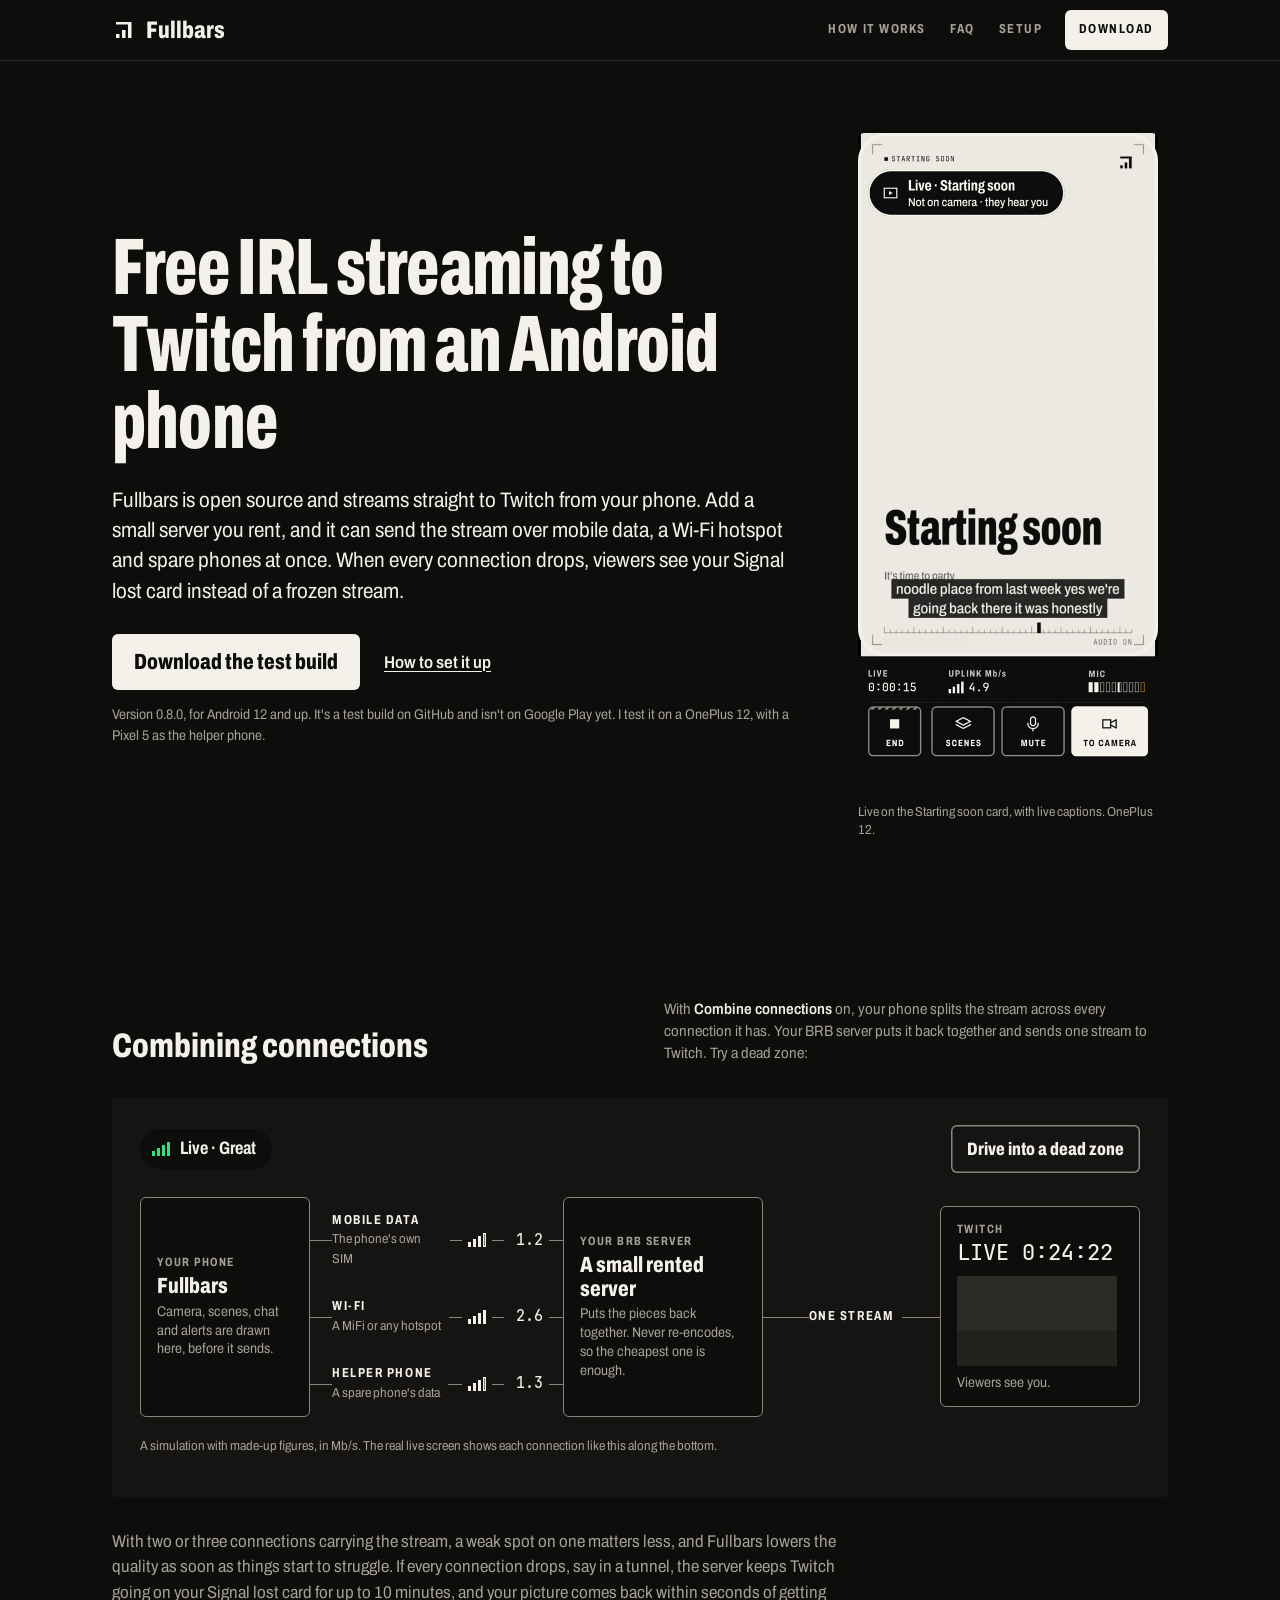
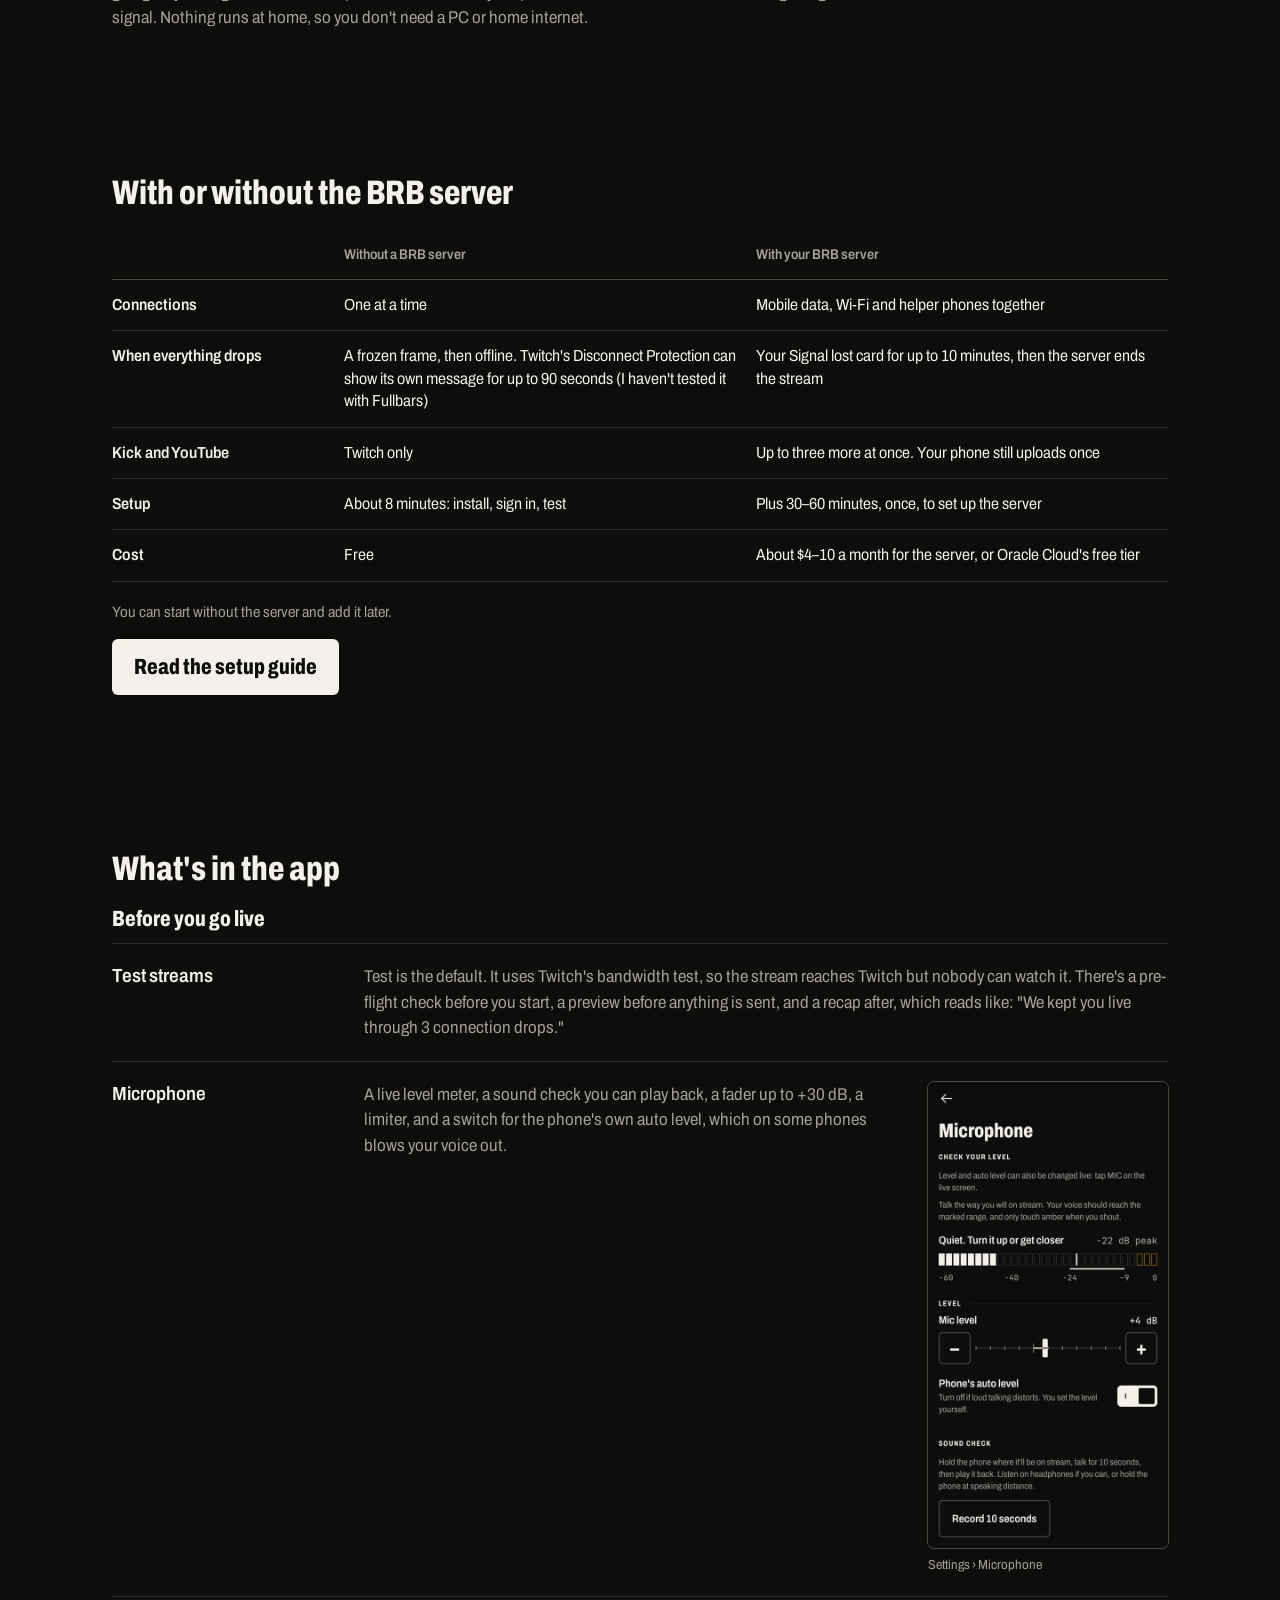
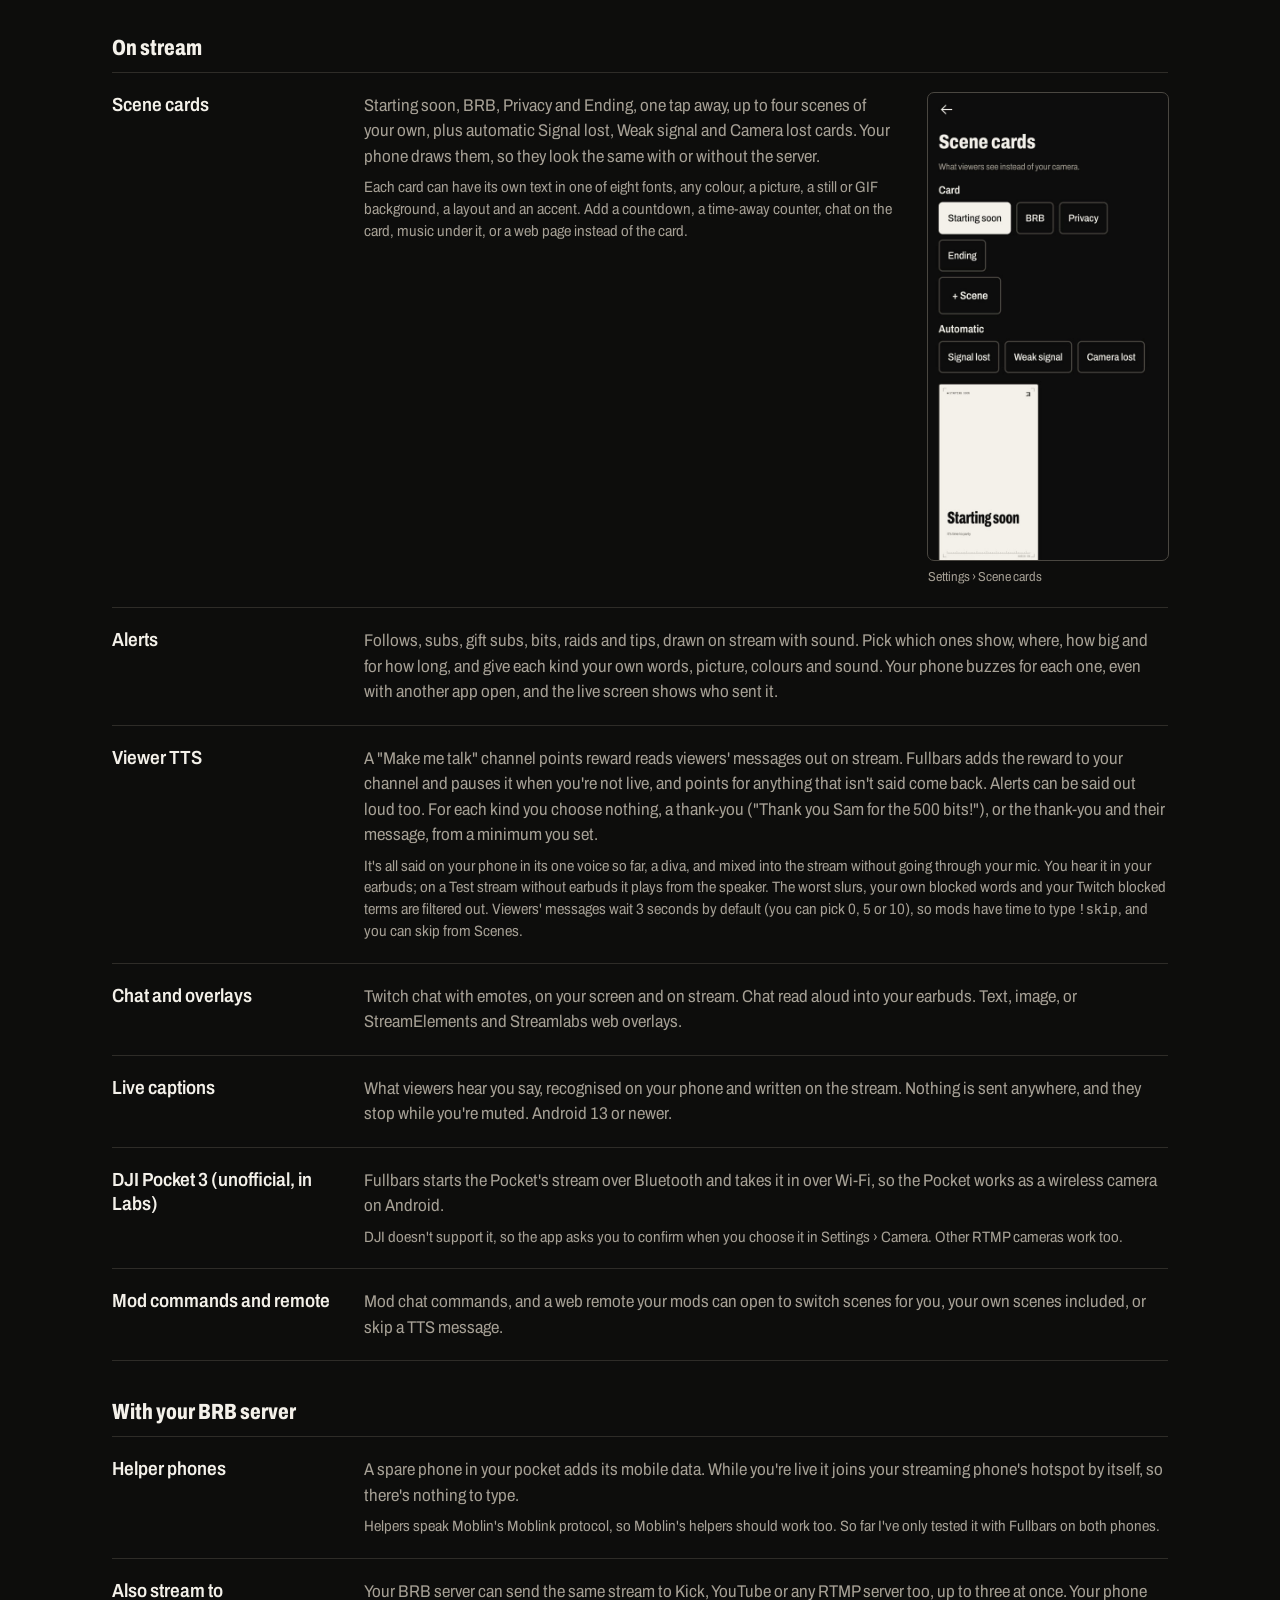
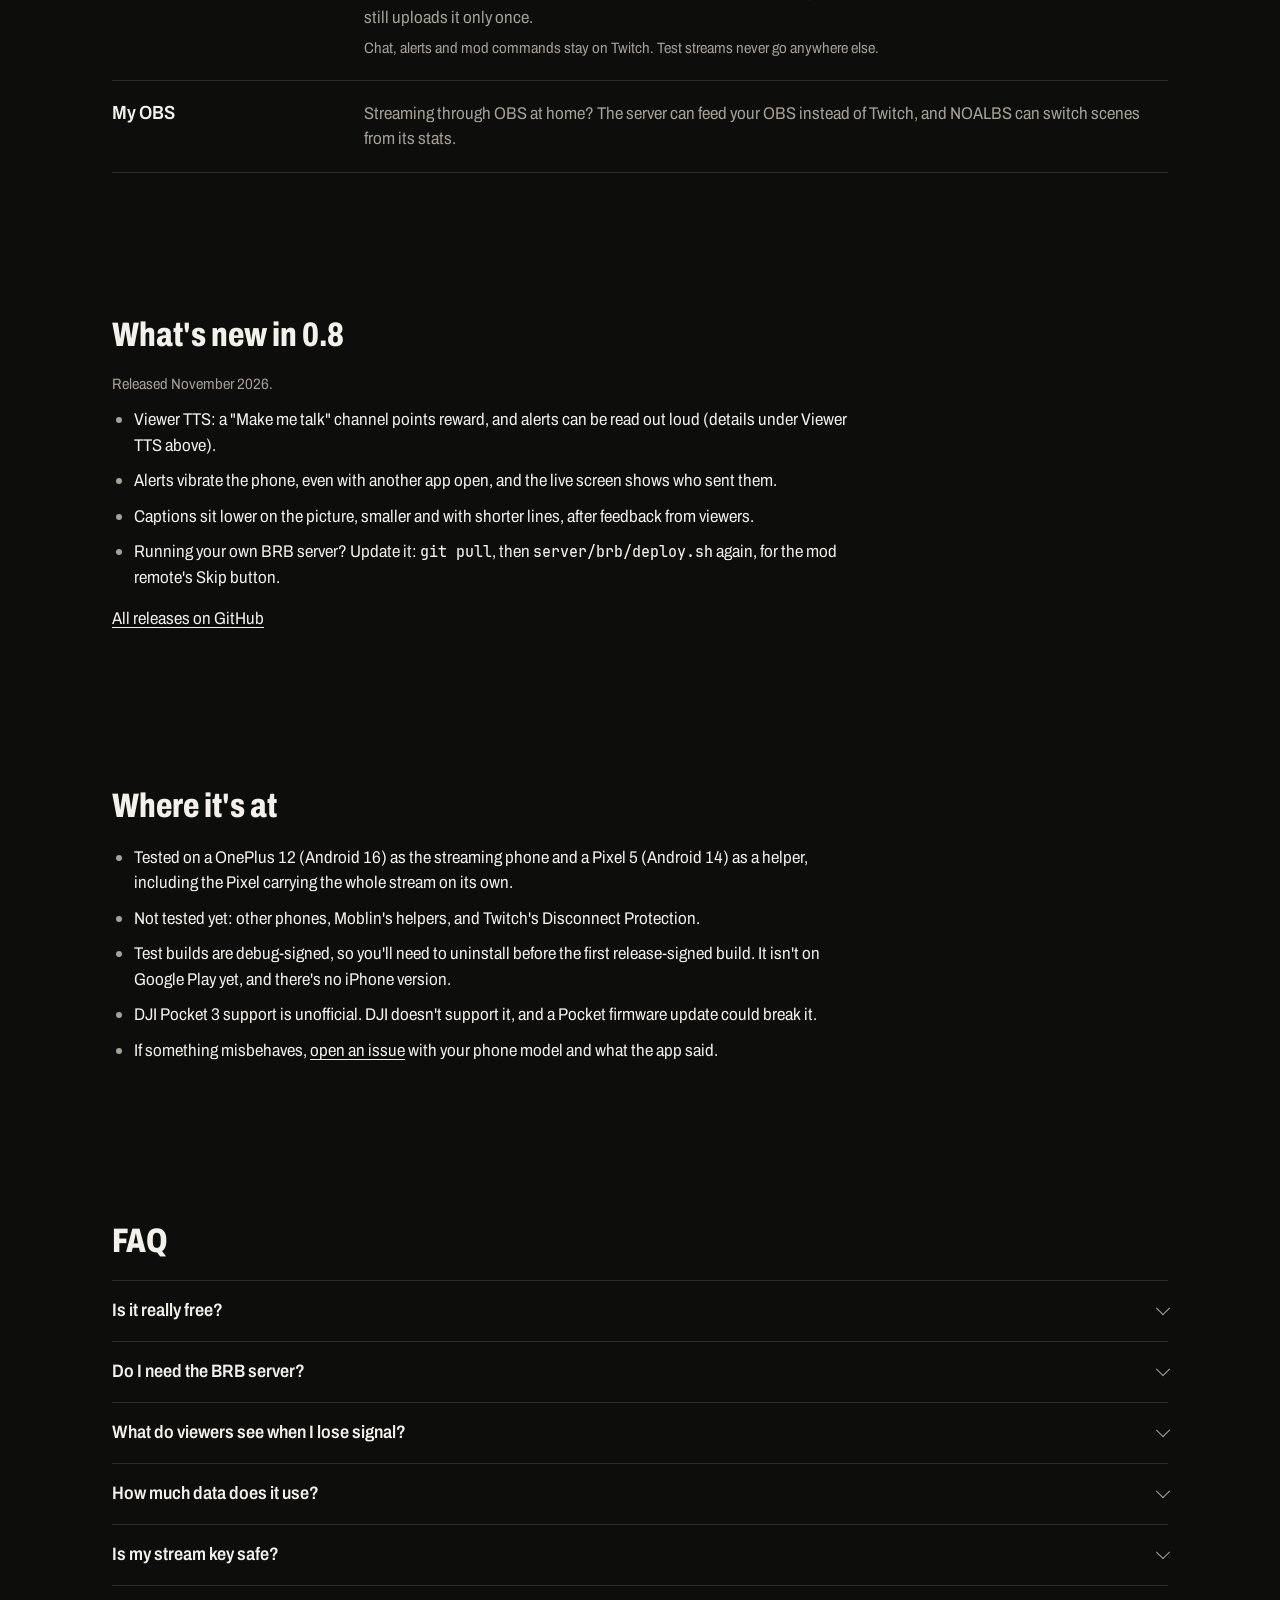
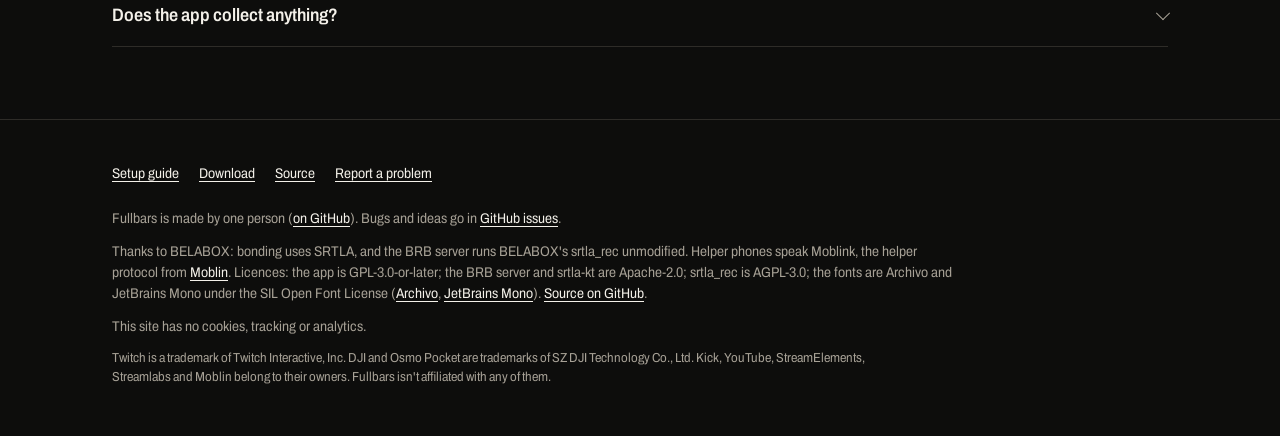
==== commit 085bea13: "Feature list in three groups, with the screenshots beside their rows Rows are grouped (before you go" ====
--- a/index.html
+++ b/index.html
@@ -146,23 +146,28 @@
 <section id="features" aria-labelledby="features-title">
   <div class="wrap">
     <h2 class="title" id="features-title">What's in the app</h2>
+    <h3 class="group">Before you go live</h3>
     <div class="rows">
-      <div class="row"><h3>Test streams</h3><p>Test is the default. It uses Twitch's bandwidth test, so nobody can watch a test on Twitch, not even you. A pre-flight check before you start, a preview before anything is sent, and a recap after: "We kept you live through 3 connection drops."</p></div>
-      <div class="row"><h3>Helper phones</h3><div><p>A spare phone in your pocket adds its mobile data. While you're live it joins your streaming phone's hotspot by itself, so there's nothing to type.</p><p class="tagline help">Helpers speak Moblin's Moblink protocol, so Moblin's helpers should work too. So far I've only tested it with Fullbars on both phones.</p></div></div>
-      <div class="row"><h3>DJI Pocket 3 <span class="tag dashed">Labs</span></h3><div><p>Fullbars starts the Pocket's stream over Bluetooth and takes it in over Wi‑Fi, so the Pocket works as a wireless camera on Android.</p><p class="tagline help">Unofficial: DJI doesn't support it, so the app asks you to confirm when you choose it in Settings › Camera. Other RTMP cameras work too.</p></div></div>
-      <div class="row"><h3>Scene cards</h3><div><p>Starting soon, BRB, Privacy and Ending, one tap away, up to four scenes of your own, plus automatic Signal lost, Weak signal and Camera lost cards. Your phone draws them, so they look the same with or without the server.</p><p class="tagline help">Make each one yours: your words in one of eight fonts, any colour, a picture, a still or GIF background, a layout and an accent. Add a countdown, a time-away counter, chat on the card, music under it, or a web page instead of the card.</p></div></div>
-      <div class="row"><h3>Alerts</h3><p>Follows, subs, gift subs, bits, raids and tips, drawn on stream with sound. Pick which ones show, where, how big and for how long, and give each kind your own words, picture, colours and sound. You feel each one land, and see who sent it.</p></div>
-      <div class="row"><h3>Viewer TTS</h3><p>A "Make me talk" channel points reward reads viewers' messages out on stream, and alerts can be said out loud too: "Thank you Sam for the 500 bits!" Spoken on your phone in one bright, dramatic voice, filtered for slurs and your own blocked words, and mods can <code>!skip</code>.</p></div>
-      <div class="row"><h3>Live captions</h3><p>What viewers hear you say, recognised on your phone and written on the stream. Nothing is sent anywhere, and they stop while you're muted. Android 13 or newer.</p></div>
-      <div class="row"><h3>Your mic, your level</h3><p>A live level meter, a sound check you can play back, a fader up to +30 dB, a limiter, and a switch for the phone's own auto level, which on some phones blows your voice out.</p></div>
-      <div class="row"><h3>Chat and overlays</h3><p>Twitch chat with emotes, on your screen and on stream. Chat read aloud into your earbuds. Text, image, or StreamElements and Streamlabs web overlays.</p></div>
-      <div class="row"><h3>Also stream to</h3><div><p>Your BRB server can send the same stream to Kick, YouTube or any RTMP server too, up to three at once. Your phone still uploads it only once.</p><p class="tagline help">Chat, alerts and mod commands stay on Twitch. Test streams never go anywhere else.</p></div></div>
-      <div class="row"><h3>Your mods</h3><p>Mod chat commands, and a web remote your mods can open to switch scenes for you, your own scenes included, or skip a TTS message.</p></div>
-      <div class="row"><h3>My OBS</h3><p>Streaming through OBS at home? The server can feed your OBS instead of Twitch, and NOALBS can switch scenes from its stats.</p></div>
-    </div>
-
-    <div class="screens" style="margin-top:48px;grid-template-columns:minmax(0,320px)">
-      <figure><img src="/img/settings-microphone.jpg" width="540" height="1124" loading="lazy" alt="Settings, Microphone: a live level meter, the mic level fader at plus 4 dB, the Phone's auto level switch and the sound check."><figcaption>Settings › Microphone: check your level before you go live.</figcaption></figure>
+      <div class="row"><h4>Test streams</h4><p>Test is the default. It uses Twitch's bandwidth test, so the stream reaches Twitch but nobody can watch it. There's a pre-flight check before you start, a preview before anything is sent, and a recap after, which reads like: "We kept you live through 3 connection drops."</p></div>
+      <div class="row has-shot"><h4>Microphone</h4><p>A live level meter, a sound check you can play back, a fader up to +30 dB, a limiter, and a switch for the phone's own auto level, which on some phones blows your voice out.</p><figure class="row-shot"><img src="/img/settings-microphone.jpg" width="540" height="1050" loading="lazy" alt="Settings, Microphone: a live level meter, the mic level fader at plus 4 dB, the Phone's auto level switch and the sound check."><figcaption>Settings › Microphone</figcaption></figure></div>
+    </div>
+
+    <h3 class="group">On stream</h3>
+    <div class="rows">
+      <div class="row has-shot"><h4>Scene cards</h4><div><p>Starting soon, BRB, Privacy and Ending, one tap away, up to four scenes of your own, plus automatic Signal lost, Weak signal and Camera lost cards. Your phone draws them, so they look the same with or without the server.</p><p class="tagline help">Each card can have its own text in one of eight fonts, any colour, a picture, a still or GIF background, a layout and an accent. Add a countdown, a time-away counter, chat on the card, music under it, or a web page instead of the card.</p></div><figure class="row-shot"><img src="/img/settings-cards.jpg" width="540" height="1050" loading="lazy" alt="Settings, Scene cards: the card chooser in two groups, Card and Automatic, over a preview of the Starting soon card."><figcaption>Settings › Scene cards</figcaption></figure></div>
+      <div class="row"><h4>Alerts</h4><p>Follows, subs, gift subs, bits, raids and tips, drawn on stream with sound. Pick which ones show, where, how big and for how long, and give each kind your own words, picture, colours and sound. Your phone buzzes for each one, even with another app open, and the live screen shows who sent it.</p></div>
+      <div class="row"><h4>Viewer TTS</h4><div><p>A "Make me talk" channel points reward reads viewers' messages out on stream. Fullbars adds the reward to your channel and pauses it when you're not live, and points for anything that isn't said come back. Alerts can be said out loud too. For each kind you choose nothing, a thank-you ("Thank you Sam for the 500 bits!"), or the thank-you and their message, from a minimum you set.</p><p class="tagline help">It's all said on your phone in its one voice so far, a diva, and mixed into the stream without going through your mic. You hear it in your earbuds; on a Test stream without earbuds it plays from the speaker. The worst slurs, your own blocked words and your Twitch blocked terms are filtered out. Viewers' messages wait 3 seconds by default (you can pick 0, 5 or 10), so mods have time to type <code>!skip</code>, and you can skip from Scenes.</p></div></div>
+      <div class="row"><h4>Chat and overlays</h4><p>Twitch chat with emotes, on your screen and on stream. Chat read aloud into your earbuds. Text, image, or StreamElements and Streamlabs web overlays.</p></div>
+      <div class="row"><h4>Live captions</h4><p>What viewers hear you say, recognised on your phone and written on the stream. Nothing is sent anywhere, and they stop while you're muted. Android 13 or newer.</p></div>
+      <div class="row"><h4>DJI Pocket 3 (unofficial, in Labs)</h4><div><p>Fullbars starts the Pocket's stream over Bluetooth and takes it in over Wi‑Fi, so the Pocket works as a wireless camera on Android.</p><p class="tagline help">DJI doesn't support it, so the app asks you to confirm when you choose it in Settings › Camera. Other RTMP cameras work too.</p></div></div>
+      <div class="row"><h4>Mod commands and remote</h4><p>Mod chat commands, and a web remote your mods can open to switch scenes for you, your own scenes included, or skip a TTS message.</p></div>
+    </div>
+
+    <h3 class="group">With your BRB server</h3>
+    <div class="rows">
+      <div class="row"><h4>Helper phones</h4><div><p>A spare phone in your pocket adds its mobile data. While you're live it joins your streaming phone's hotspot by itself, so there's nothing to type.</p><p class="tagline help">Helpers speak Moblin's Moblink protocol, so Moblin's helpers should work too. So far I've only tested it with Fullbars on both phones.</p></div></div>
+      <div class="row"><h4>Also stream to</h4><div><p>Your BRB server can send the same stream to Kick, YouTube or any RTMP server too, up to three at once. Your phone still uploads it only once.</p><p class="tagline help">Chat, alerts and mod commands stay on Twitch. Test streams never go anywhere else.</p></div></div>
+      <div class="row"><h4>My OBS</h4><p>Streaming through OBS at home? The server can feed your OBS instead of Twitch, and NOALBS can switch scenes from its stats.</p></div>
     </div>
   </div>
 </section>
--- a/styles.css
+++ b/styles.css
@@ -153,14 +153,14 @@
 .lane.out .val { width: auto; }
 .stub { position: relative; height: 20px; }
 .stub::before { content: ""; position: absolute; left: 12px; top: 0; bottom: 0; border-left: 1.5px solid var(--tick); }
-.node.twitch .viewers { margin-top: 10px; display: flex; align-items: center; gap: 12px; }
-.card-thumb { width: 64px; height: 36px; flex: none; border-radius: var(--rS); background: var(--bg); box-shadow: inset 0 0 0 1px var(--rule); position: relative; overflow: hidden; }
+.node.twitch .viewers { margin-top: 10px; display: flex; flex-direction: column; align-items: flex-start; gap: 8px; }
+.card-thumb { width: 160px; height: 90px; flex: none; border-radius: var(--rS); background: var(--bg); box-shadow: inset 0 0 0 1px var(--rule); position: relative; overflow: hidden; }
 .card-thumb .cam { position: absolute; inset: 0; background: var(--s4); }
 .card-thumb .cam::after { content: ""; position: absolute; left: 0; right: 0; bottom: 0; height: 40%; background: var(--s3); }
-.card-thumb .lost { display: none; position: absolute; left: 6px; bottom: 6px; font-stretch: 62.5%; font-weight: 800; font-size: 11px; line-height: 1; color: var(--text); }
-.card-thumb .lostbars { display: none; position: absolute; left: 6px; top: 5px; }
-.card-thumb .lostbars .meter { height: 10px; gap: 1.5px; color: var(--text2); }
-.card-thumb .lostbars .meter i { width: 2.5px; }
+.card-thumb .lost { display: none; position: absolute; left: 10px; bottom: 10px; font-stretch: 62.5%; font-weight: 800; font-size: 18px; line-height: 1; color: var(--text); }
+.card-thumb .lostbars { display: none; position: absolute; left: 10px; top: 10px; }
+.card-thumb .lostbars .meter { height: 16px; gap: 2px; color: var(--text2); }
+.card-thumb .lostbars .meter i { width: 4px; }
 .route[data-state="down"] .card-thumb .cam { display: none; }
 .route[data-state="down"] .card-thumb .lost, .route[data-state="down"] .card-thumb .lostbars { display: block; }
 .timer { font-family: var(--mono); font-weight: 500; }
@@ -204,21 +204,20 @@
 /* Feature rows: label left, text right, a hairline between (ValueRow, no containers) */
 .rows { border-top: 1px solid var(--rule); }
 .row { display: grid; gap: 6px 32px; padding: 20px 0; border-bottom: 1px solid var(--rule); }
-.row h3 { font-stretch: 87.5%; font-weight: 600; font-size: 19px; line-height: 1.3; }
+.row h4 { margin: 0; font-stretch: 87.5%; font-weight: 600; font-size: 19px; line-height: 1.3; }
+h3.group { font-stretch: 75%; font-weight: 800; font-size: 22px; margin: 40px 0 12px; }
+h3.group:first-of-type { margin-top: 8px; }
+.row-shot { margin: 8px 0 0; max-width: 240px; }
+.row-shot img { border-radius: var(--rM); outline: 1px solid var(--rule-strong); }
+.row-shot figcaption { margin-top: 8px; font-size: 13px; color: var(--text2); }
 .row p { margin: 0; color: var(--text2); }
 .row .tagline { margin-top: 8px; }
-@media (min-width: 720px) { .row { grid-template-columns: 260px minmax(0, 1fr); } }
+@media (min-width: 720px) { .row { grid-template-columns: 220px minmax(0, 1fr); } .row-shot { grid-column: 2; } }
+@media (min-width: 1000px) { .row.has-shot { grid-template-columns: 220px minmax(0, 1fr) 240px; } .row.has-shot .row-shot { grid-column: 3; margin: 0; } }
 .tag { display: inline-block; font-family: var(--mono); font-weight: 500; font-size: 11px; line-height: 1; letter-spacing: 0.1em; text-transform: uppercase; padding: 5px 7px; border-radius: var(--rS); border: 1px solid var(--tick); color: var(--text); vertical-align: 3px; margin-left: 8px; }
 .tag.dashed { border-style: dashed; }
 .tag.inv { background: var(--text); color: var(--bg); border-color: var(--text); }
 
-/* Screens */
-.screens { display: grid; grid-template-columns: repeat(2, minmax(0, 1fr)); gap: 24px 16px; margin-top: 8px; }
-.screens figure { margin: 0; }
-.screens img { border-radius: var(--rM); }
-.screens figcaption { margin-top: 10px; font-size: 14px; line-height: 1.4; color: var(--text2); }
-.screens { max-width: 680px; }
-@media (min-width: 720px) { .screens { gap: 32px; } }
 .nw { white-space: nowrap; }
 
 /* FAQ */
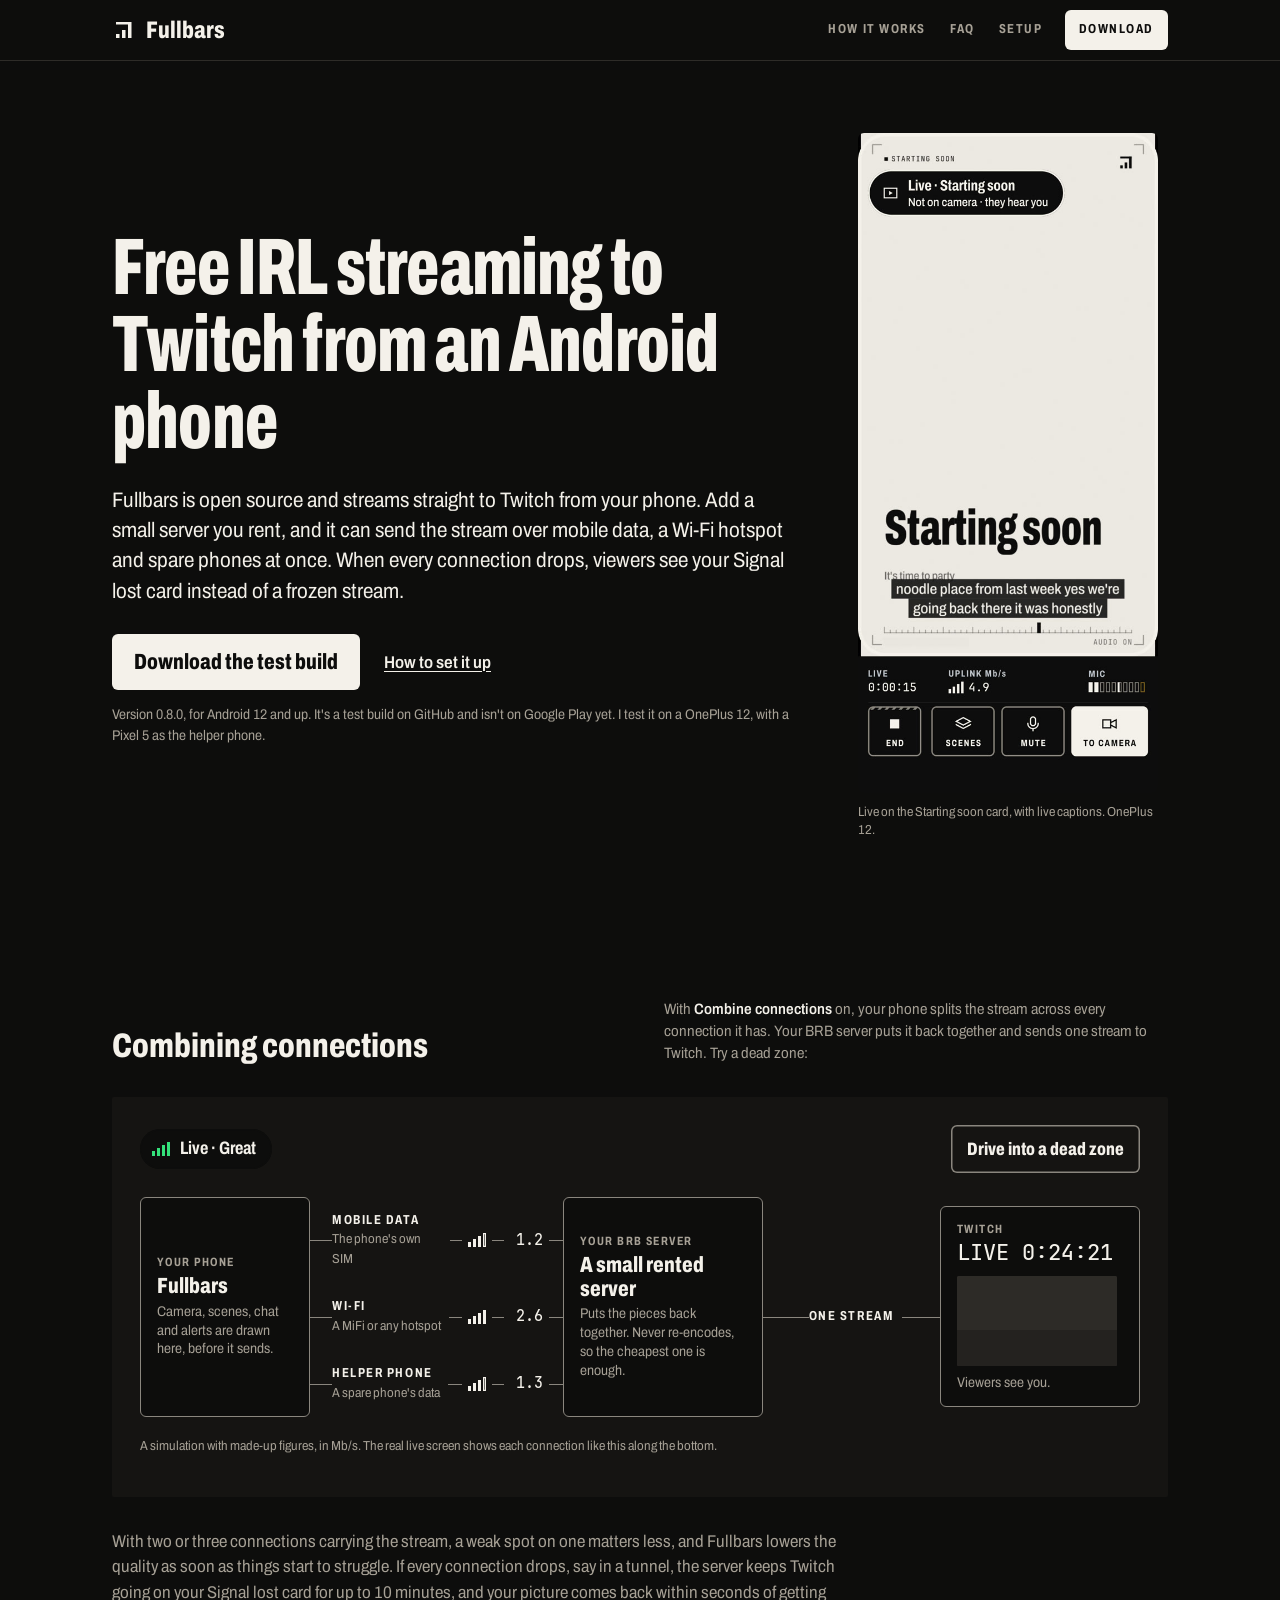
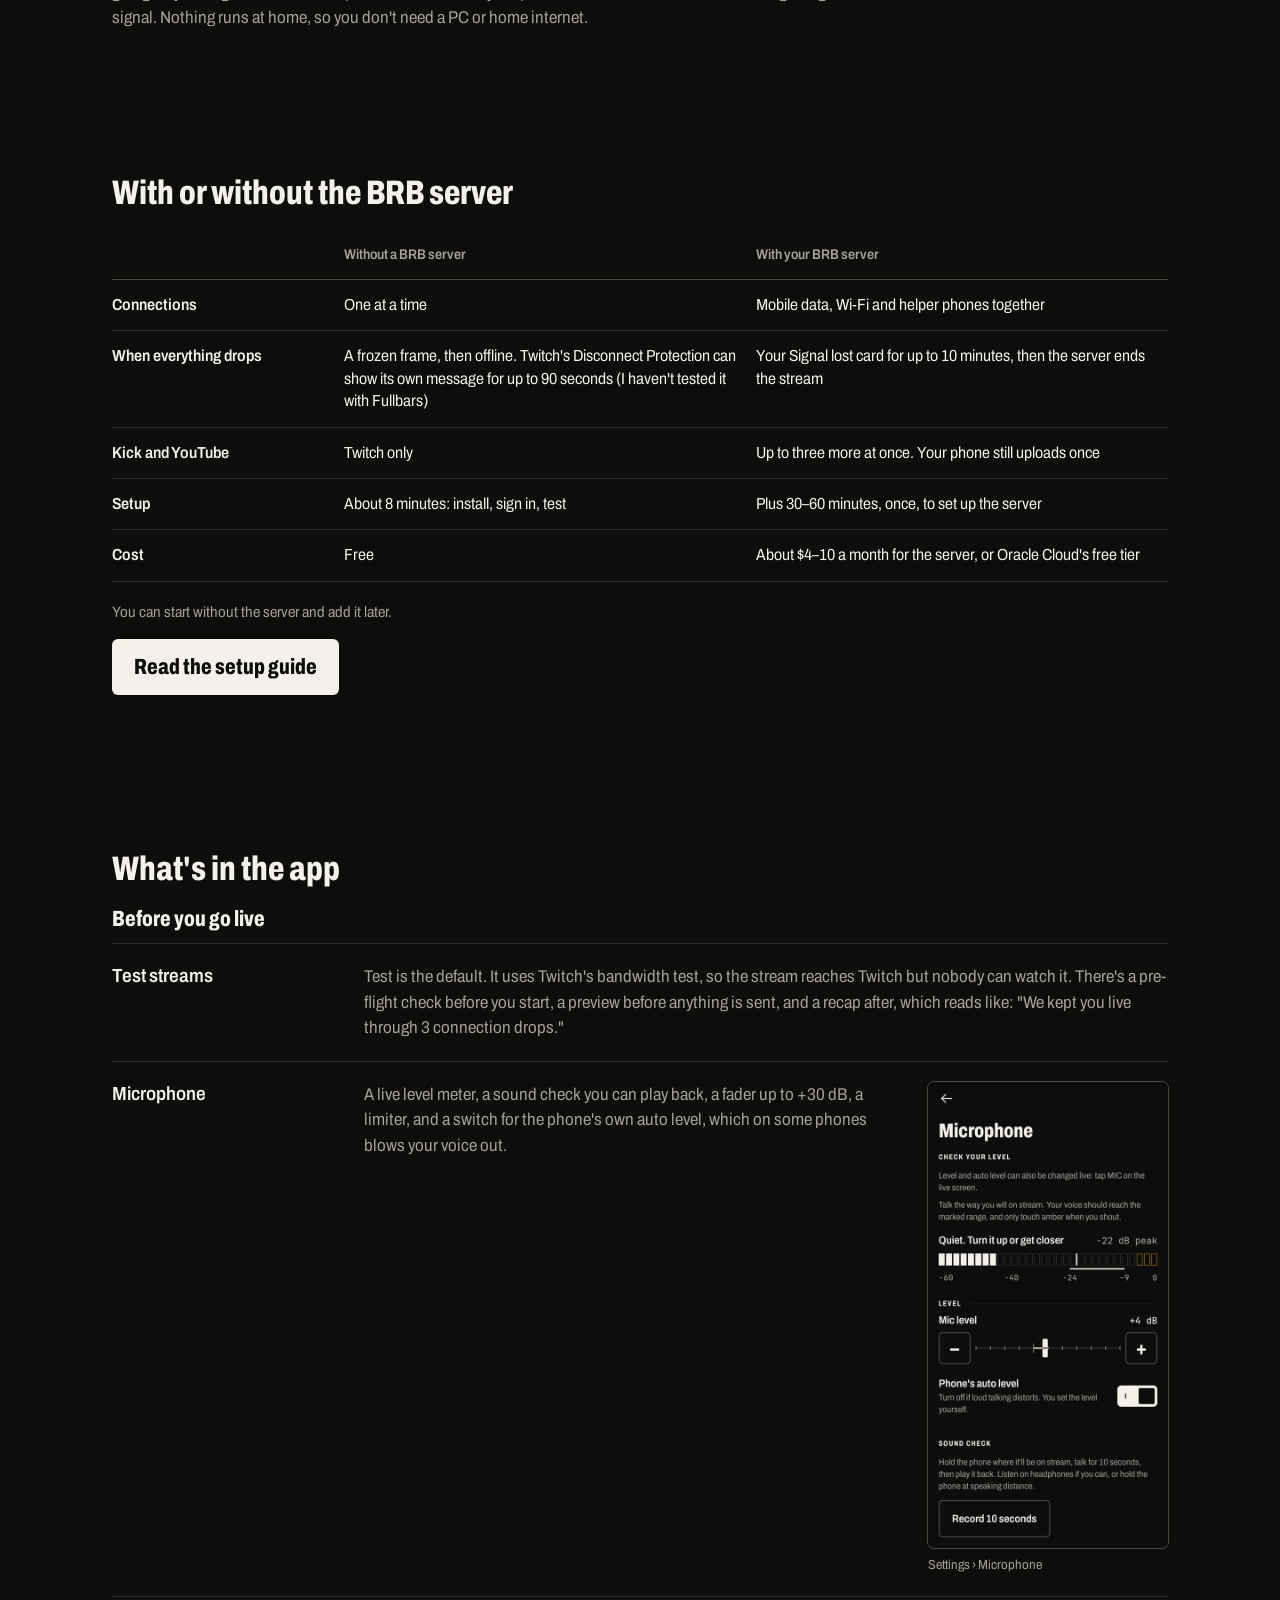
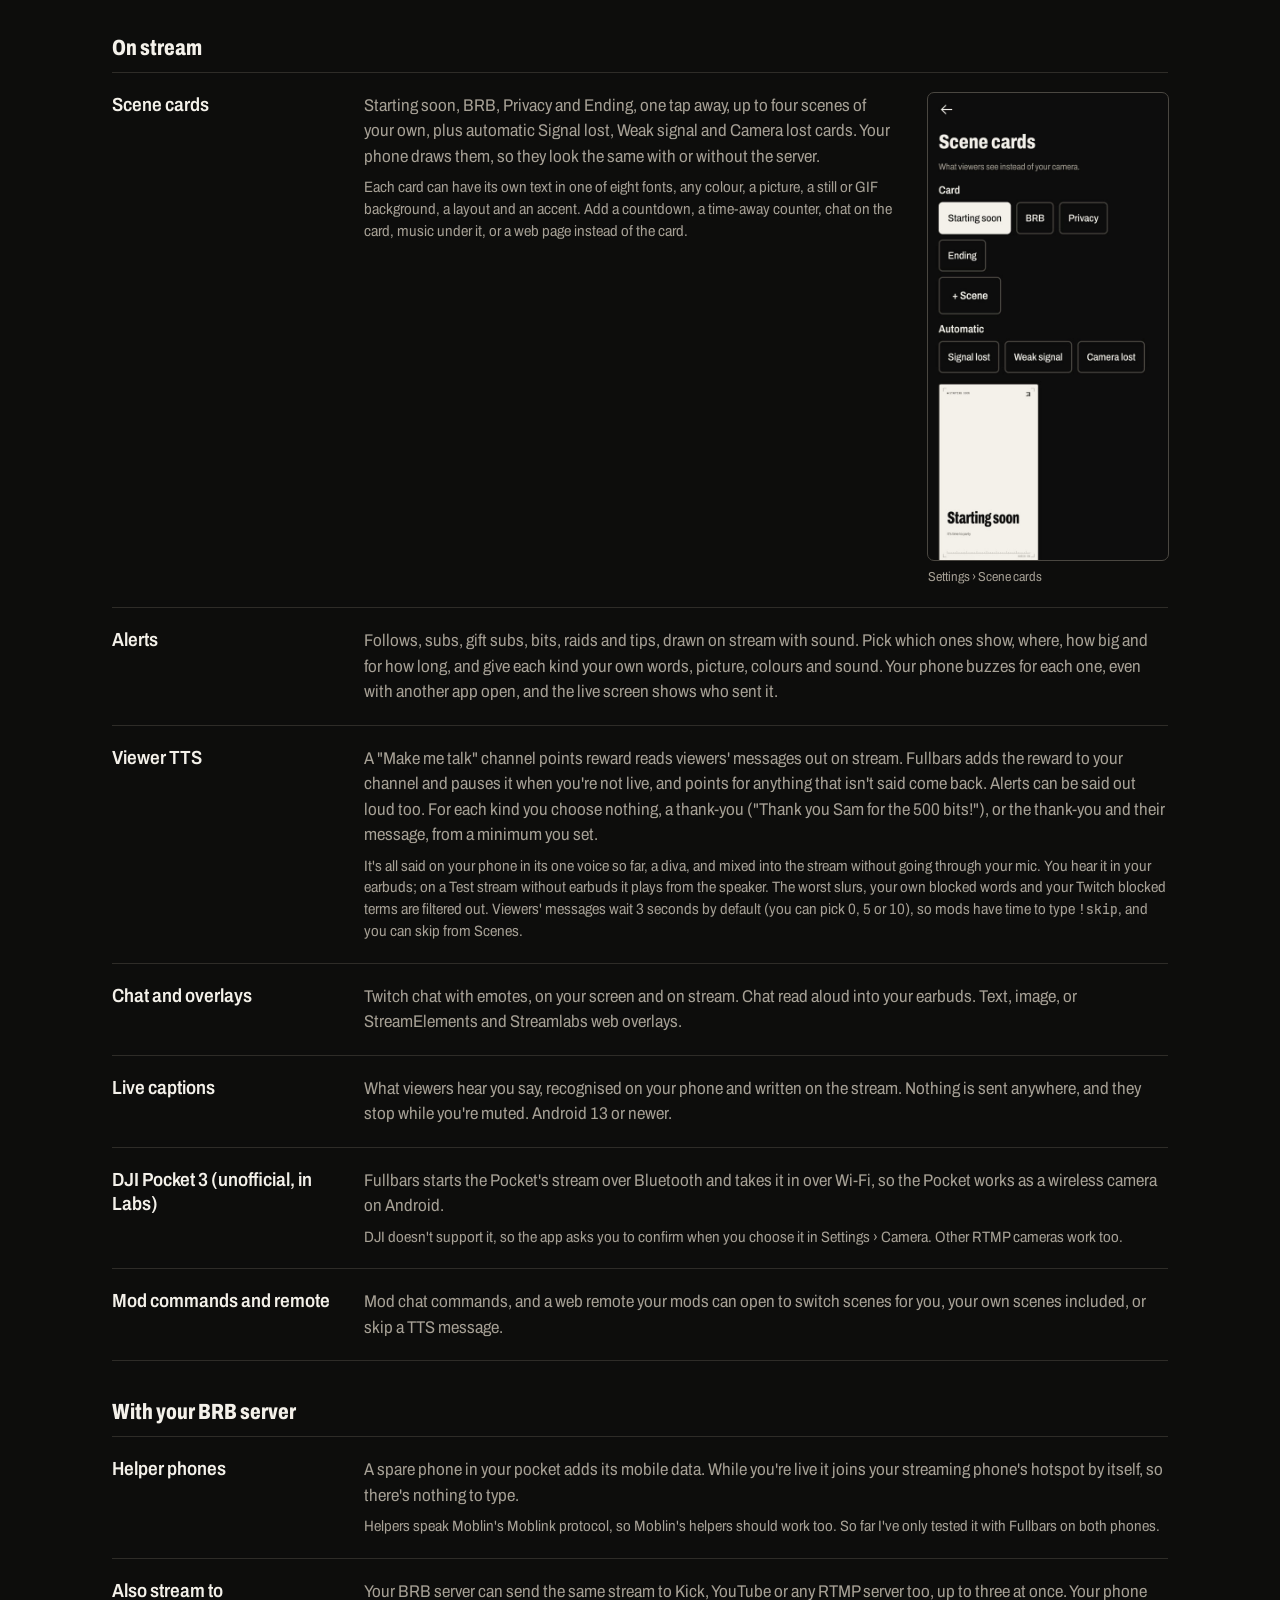
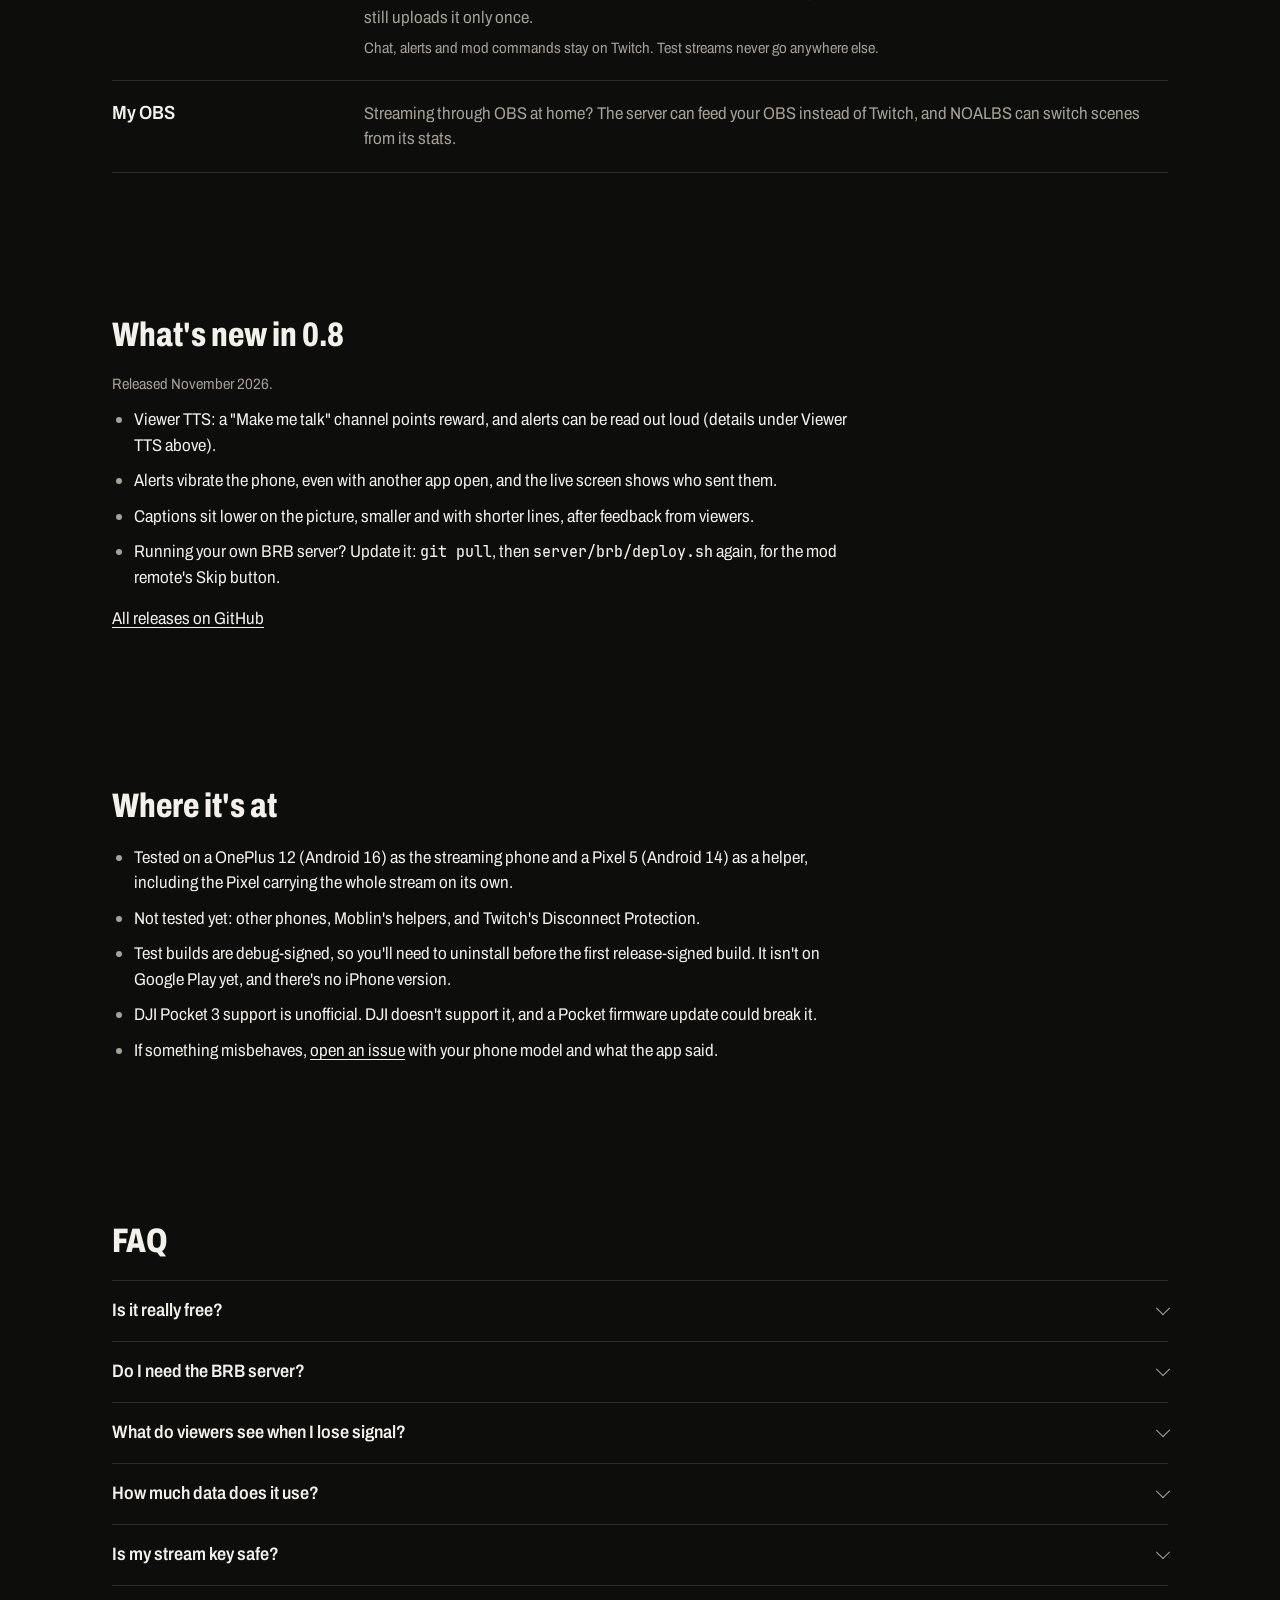
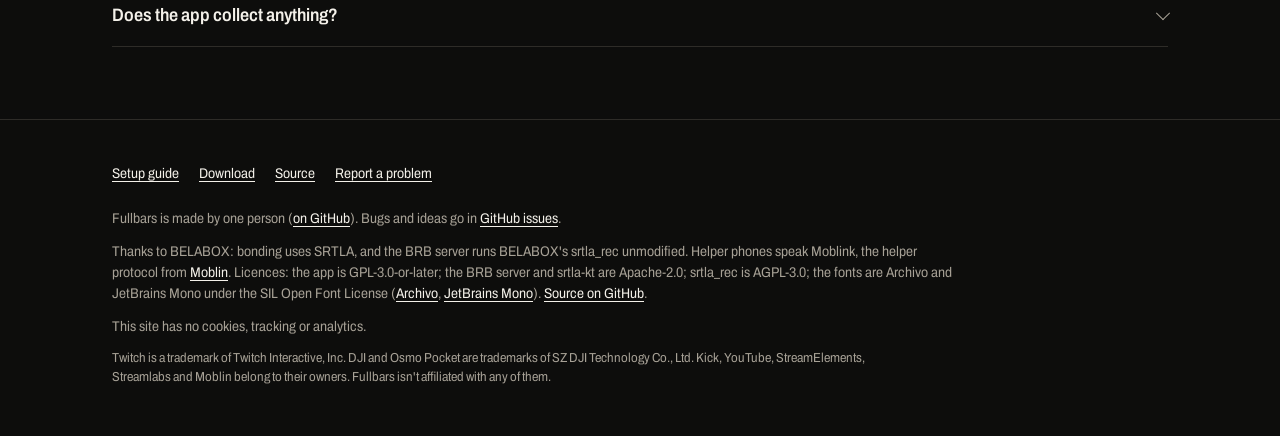
==== commit aca4a3ee: "Housekeeping: plain comments, no dead code, a new share image Source comments are short labels now i" ====
--- a/index.html
+++ b/index.html
@@ -63,7 +63,7 @@
   <div class="wrap">
     <div class="route-intro">
       <h2 class="title" id="how-title">Combining connections</h2>
-      <p class="help" style="margin:0">With <strong style="color:var(--text)">Combine connections</strong> on, your phone splits the stream across every connection it has. Your BRB server puts it back together and sends one stream to Twitch. Try a dead zone:</p>
+      <p class="help">With <strong>Combine connections</strong> on, your phone splits the stream across every connection it has. Your BRB server puts it back together and sends one stream to Twitch. Try a dead zone:</p>
     </div>
 
     <div class="plate">
@@ -112,7 +112,7 @@
           <span class="name"><span class="timer" id="timer">LIVE 0:24:18</span></span>
           <div class="viewers">
             <span class="card-thumb" aria-hidden="true"><span class="cam"></span><span class="lostbars"><span class="meter dashed"><i></i><i></i><i></i></span></span><span class="lost">Signal lost</span></span>
-            <span class="sub" style="margin:0" id="viewers-see">Viewers see you.</span>
+            <span class="sub" id="viewers-see">Viewers see you.</span>
           </div>
         </div>
       </div>
--- a/styles.css
+++ b/styles.css
@@ -1,5 +1,4 @@
-/* Fullbars site. Tokens from docs/design/DESIGN-SPEC.md §1 (app dark). One theme: the app's default, and the Live
-   screen is always dark. No gradients, glows or blur. Radii: 2px (rS), 6px (rM), full only for the health pill. */
+/* fullbars.app */
 
 @font-face { font-family: "Archivo"; src: url("/fonts/archivo_sc_400.woff2") format("woff2"); font-weight: 400; font-stretch: 87.5%; font-display: swap; }
 @font-face { font-family: "Archivo"; src: url("/fonts/archivo_sc_500.woff2") format("woff2"); font-weight: 500; font-stretch: 87.5%; font-display: swap; }
@@ -15,16 +14,12 @@
   --bg: #0D0D0C; --s1: #151412; --s2: #1C1B18; --s3: #24221F; --s4: #2D2B27;
   --rule: #2E2C28; --rule-strong: #4A4741; --tick: #8A867E;
   --text: #F4F1EA; --text2: #A7A196;
-  /* Health: only where they mean health */
+  /* Health colours */
   --great: #34E07A; --weak: #FFC233; --cam-lost: #FF8A3D; --reconnecting: #FF6B6B;
-  /* Twitch purple: Twitch-specific elements only */
-  --twitch: #9146FF; --on-twitch: #FFFFFF;
   --rS: 2px; --rM: 6px;
   --gutter: 16px; --max: 1120px;
   --sans: "Archivo", system-ui, -apple-system, "Segoe UI", sans-serif;
   --mono: "JetBrains Mono", ui-monospace, "SF Mono", Menlo, Consolas, monospace;
-  /* Motion tokens (FbMotion) */
-  --tick-ms: 120ms; --enter: 280ms cubic-bezier(0.2, 0, 0, 1); --exit: 180ms cubic-bezier(0.4, 0, 1, 1);
   color-scheme: dark;
 }
 @media (min-width: 720px) { :root { --gutter: 32px; } }
@@ -44,21 +39,19 @@
 p { margin: 0 0 12px; }
 h1, h2, h3 { margin: 0; font-weight: 800; font-stretch: 75%; line-height: 1.05; }
 strong { font-weight: 600; }
-code, kbd, .fig { font-family: var(--mono); font-weight: 500; font-size: 0.88em; }
-.fig { font-size: inherit; }
+code, kbd { font-family: var(--mono); font-weight: 500; font-size: 0.88em; }
 
 .wrap { max-width: var(--max); margin: 0 auto; padding: 0 var(--gutter); }
 .sr { position: absolute !important; width: 1px; height: 1px; overflow: hidden; clip: rect(0 0 0 0); clip-path: inset(50%); white-space: nowrap; }
 .skip { position: absolute; left: 8px; top: -60px; background: var(--text); color: var(--bg); padding: 8px 12px; border-radius: var(--rM); z-index: 10; font-weight: 600; }
 .skip:focus { top: 8px; }
 
-/* Type roles (FbType, scaled for the web) */
+/* Type */
 .display { font-stretch: 62.5%; font-weight: 800; font-size: clamp(40px, 8vw, 80px); line-height: 0.96; letter-spacing: -0.01em; }
 .title { font-stretch: 75%; font-weight: 800; font-size: clamp(26px, 3.6vw, 34px); line-height: 1.08; }
 .label { font-stretch: 75%; font-weight: 700; font-size: 12px; line-height: 16px; letter-spacing: 0.12em; text-transform: uppercase; color: var(--text2); }
 .lede { font-size: clamp(18px, 2.1vw, 21px); line-height: 1.45; color: var(--text); max-width: 34em; }
 .help { color: var(--text2); font-size: 15px; line-height: 1.45; }
-.muted { color: var(--text2); }
 
 /* Top bar */
 .bar { position: sticky; top: 0; z-index: 5; background: var(--bg); border-bottom: 1px solid var(--rule); }
@@ -75,14 +68,13 @@
 section h2.title { margin-bottom: 20px; max-width: 24em; }
 @media (max-width: 719px) { section { padding: 56px 0; } }
 
-/* Buttons (FbButton) */
+/* Buttons */
 .btn { display: inline-flex; align-items: center; justify-content: center; gap: 12px; min-height: 56px; padding: 0 22px; border-radius: var(--rM);
   font-family: var(--sans); font-stretch: 75%; font-weight: 800; font-size: 22px; line-height: 1; text-decoration: none; cursor: pointer; border: 0; }
 .btn.primary { background: var(--text); color: var(--bg); }
 .btn.primary:active { background: #DEDAD1; }
 .btn.secondary { background: transparent; color: var(--text); box-shadow: inset 0 0 0 1.5px var(--tick); }
 .btn.secondary:active { background: var(--s3); }
-.btn .tag { font-family: var(--mono); font-weight: 500; font-size: 11px; letter-spacing: 0.08em; border: 1px dashed currentColor; border-radius: var(--rS); padding: 3px 6px; }
 .textlink { font-weight: 600; min-height: 48px; display: inline-flex; align-items: center; }
 
 /* Hero */
@@ -99,26 +91,18 @@
   .hero .wrap { grid-template-columns: minmax(0, 1fr) 320px; align-items: center; gap: 56px; }
 }
 
-/* The ruler (scene cards): a baseline, minor ticks every 8px, major every 40px, a cursor stepping 4 positions */
-.ruler { position: relative; height: 18px; margin-top: 8px; color: var(--tick); }
-.ruler::before { content: ""; position: absolute; left: 0; right: 0; bottom: 0; height: 1px; background: currentColor; }
-.ruler::after { content: ""; position: absolute; left: 0; right: 0; bottom: 0; height: 12px;
-  background: url("data:image/svg+xml,%3Csvg xmlns='http://www.w3.org/2000/svg' width='40' height='12'%3E%3Cpath fill='%238A867E' d='M0 0h1v12H0zM8 6h1v6H8zM16 6h1v6h-1zM24 6h1v6h-1zM32 6h1v6h-1z'/%3E%3C/svg%3E") repeat-x 0 100%; }
-.ruler .cursor { position: absolute; bottom: 0; width: 6px; height: 18px; background: var(--text); left: 12.5%; transform: translateX(-50%); }
-.ruler[data-step="1"] .cursor { left: 37.5%; }
-.ruler[data-step="2"] .cursor { left: 62.5%; }
-.ruler[data-step="3"] .cursor { left: 87.5%; }
-
-/* Route: phone → links → BRB server → Twitch */
+/* Dead-zone demo */
 .route-intro { display: grid; gap: 16px; margin-bottom: 32px; }
 .route-intro h2.title { margin: 0; }
+.route-intro p { margin: 0; }
+.route-intro strong { color: var(--text); }
 .after-plate { max-width: 44em; margin: 32px 0 0; color: var(--text2); }
 @media (min-width: 880px) { .route-intro { grid-template-columns: minmax(0, 1fr) minmax(0, 1fr); gap: 48px; align-items: end; } }
 .plate { background: var(--s1); border-radius: var(--rS); padding: 20px; }
 @media (min-width: 720px) { .plate { padding: 28px; } }
 .plate-top { display: flex; flex-wrap: wrap; align-items: center; justify-content: space-between; gap: 12px 16px; margin-bottom: 24px; }
 
-/* Health pill (the one place green/amber/coral show up, because it means health) */
+/* Health pill */
 .pill { display: inline-flex; align-items: center; gap: 10px; min-height: 40px; padding: 8px 16px 8px 12px; border-radius: 999px; background: var(--bg);
   box-shadow: inset 0 0 0 1.5px var(--bg); font-stretch: 75%; font-weight: 700; font-size: 18px; line-height: 1.2; transition: none; }
 .pill .meter { color: var(--great); }
@@ -153,6 +137,7 @@
 .lane.out .val { width: auto; }
 .stub { position: relative; height: 20px; }
 .stub::before { content: ""; position: absolute; left: 12px; top: 0; bottom: 0; border-left: 1.5px solid var(--tick); }
+.node.twitch .viewers .sub { margin: 0; }
 .node.twitch .viewers { margin-top: 10px; display: flex; flex-direction: column; align-items: flex-start; gap: 8px; }
 .card-thumb { width: 160px; height: 90px; flex: none; border-radius: var(--rS); background: var(--bg); box-shadow: inset 0 0 0 1px var(--rule); position: relative; overflow: hidden; }
 .card-thumb .cam { position: absolute; inset: 0; background: var(--s4); }
@@ -182,7 +167,7 @@
   .lane.out { grid-template-columns: auto; justify-content: center; }
 }
 
-/* Compare table: a table from 720px, stacked rows below */
+/* Comparison table, stacked below 720px */
 table.cmp { width: 100%; border-collapse: collapse; font-size: 16px; line-height: 1.4; }
 .cmp th, .cmp td { text-align: left; vertical-align: top; padding: 14px 16px 14px 0; border-bottom: 1px solid var(--rule); }
 .cmp thead th { font-weight: 600; font-size: 14px; color: var(--text2); border-bottom-color: var(--rule-strong); }
@@ -201,7 +186,7 @@
   .cmp tbody th { order: -2; }
 }
 
-/* Feature rows: label left, text right, a hairline between (ValueRow, no containers) */
+/* Feature rows */
 .rows { border-top: 1px solid var(--rule); }
 .row { display: grid; gap: 6px 32px; padding: 20px 0; border-bottom: 1px solid var(--rule); }
 .row h4 { margin: 0; font-stretch: 87.5%; font-weight: 600; font-size: 19px; line-height: 1.3; }
@@ -214,9 +199,6 @@
 .row .tagline { margin-top: 8px; }
 @media (min-width: 720px) { .row { grid-template-columns: 220px minmax(0, 1fr); } .row-shot { grid-column: 2; } }
 @media (min-width: 1000px) { .row.has-shot { grid-template-columns: 220px minmax(0, 1fr) 240px; } .row.has-shot .row-shot { grid-column: 3; margin: 0; } }
-.tag { display: inline-block; font-family: var(--mono); font-weight: 500; font-size: 11px; line-height: 1; letter-spacing: 0.1em; text-transform: uppercase; padding: 5px 7px; border-radius: var(--rS); border: 1px solid var(--tick); color: var(--text); vertical-align: 3px; margin-left: 8px; }
-.tag.dashed { border-style: dashed; }
-.tag.inv { background: var(--text); color: var(--bg); border-color: var(--text); }
 
 .nw { white-space: nowrap; }
 
@@ -230,9 +212,11 @@
 .faq .a { padding: 0 0 20px; color: var(--text2); max-width: 44em; }
 .faq .a p:last-child { margin: 0; }
 
-/* Licences + footer */
+/* Troubleshooting list and footer */
 .lic { display: grid; gap: 0; border-top: 1px solid var(--rule); }
 .lic div { display: grid; grid-template-columns: minmax(0, 1fr); gap: 2px; padding: 14px 0; border-bottom: 1px solid var(--rule); }
+.body .lic { margin-top: 8px; }
+.lic + .note { margin-top: 16px; }
 .lic dt { font-weight: 600; }
 .lic dd { margin: 0; color: var(--text2); }
 @media (min-width: 720px) { .lic div { grid-template-columns: 320px minmax(0, 1fr); gap: 32px; } }
@@ -242,6 +226,10 @@
 footer .tm { font-size: 13px; }
 footer .links { display: flex; flex-wrap: wrap; gap: 4px 20px; }
 footer .links a { color: var(--text); min-height: 44px; display: inline-flex; align-items: center; }
+
+/* 404 */
+.notfound { padding-top: 72px; padding-bottom: 96px; }
+.notfound h1 { margin: 0 0 20px; }
 
 /* Setup page */
 .page-head { padding: 56px 0 24px; }
@@ -253,23 +241,11 @@
 .toc a .t { color: var(--text2); font-weight: 400; font-size: 14px; text-align: right; }
 @media (max-width: 559px) { .toc a .t { grid-column: 2; text-align: left; } .toc a .n { grid-row: 1 / 3; } }
 .step { padding: 56px 0; border-top: 1px solid var(--rule); }
-.step-head { display: grid; grid-template-columns: auto minmax(0, 1fr); gap: 4px 20px; align-items: baseline; margin-bottom: 20px; }
-.step-head .num { font-family: var(--mono); font-weight: 400; font-size: clamp(44px, 6vw, 64px); line-height: 1; letter-spacing: -0.02em; grid-row: 1 / 3; }
-.step-head .opt { grid-column: 2; }
-.meta { display: grid; grid-template-columns: repeat(3, minmax(0, 1fr)); border-top: 1px solid var(--rule); border-bottom: 1px solid var(--rule); margin: 0 0 28px; }
-.meta > div { padding: 12px 12px 12px 0; }
-.meta > div + div { border-left: 1px solid var(--rule); padding-left: 12px; }
-.meta dd { margin: 4px 0 0; font-weight: 500; font-size: 15px; line-height: 1.35; }
-.meta dt { margin: 0; }
-@media (max-width: 559px) { .meta { grid-template-columns: 1fr 1fr; } .meta > div:nth-child(3) { grid-column: 1 / 3; border-left: 0; padding-left: 0; border-top: 1px solid var(--rule); } }
-.why { border-left: 2px solid var(--text); padding: 2px 0 2px 16px; margin: 0 0 24px; max-width: 44em; }
-.why .label { display: block; margin-bottom: 4px; color: var(--text); }
 .body { max-width: 44em; }
 .body ol, .body ul { padding-left: 1.3em; margin: 0 0 16px; }
 .body li { margin: 0 0 10px; }
 .body li::marker { font-family: var(--mono); color: var(--text2); }
 .body h3 { font-stretch: 87.5%; font-weight: 600; font-size: 20px; margin: 32px 0 10px; line-height: 1.3; }
-.body h3 .fig { color: var(--text2); margin-right: 8px; }
 .path { font-weight: 600; white-space: nowrap; }
 .cmd { margin: 8px 0 16px; background: var(--s1); border-radius: var(--rS); box-shadow: inset 0 0 0 1px var(--rule); }
 .cmd-h { display: flex; align-items: center; justify-content: space-between; gap: 12px; min-height: 44px; padding: 4px 6px 4px 16px; border-bottom: 1px solid var(--rule); }
@@ -280,16 +256,12 @@
 .cmd .copy:active { background: var(--s3); }
 .cmd .copy[data-done] { background: var(--text); color: var(--bg); box-shadow: none; }
 .note { font-size: 15px; color: var(--text2); }
-.twitch-btn { display: inline-flex; align-items: center; min-height: 56px; padding: 0 22px; border-radius: var(--rM); background: var(--twitch); color: var(--on-twitch); font-stretch: 75%; font-weight: 800; font-size: 22px; }
-.mock { margin: 8px 0 20px; }
-.mock figcaption { font-size: 13px; color: var(--text2); margin-top: 8px; }
 .ports { width: 100%; border-collapse: collapse; font-size: 15px; margin: 8px 0 16px; }
 .ports th, .ports td { text-align: left; padding: 10px 12px 10px 0; border-bottom: 1px solid var(--rule); }
 .ports th { font-stretch: 75%; font-weight: 700; font-size: 12px; letter-spacing: 0.12em; text-transform: uppercase; color: var(--text2); }
 .ports td:first-child { font-family: var(--mono); font-weight: 500; white-space: nowrap; }
 
-/* Motion: Tick swaps are instant two-step changes done in JS; only Enter is a transition, and reduce-motion cuts it */
-.enter { transition: opacity var(--enter), transform var(--enter); }
+/* Reduced motion */
 @media (prefers-reduced-motion: reduce) {
   *, *::before, *::after { transition: none !important; animation: none !important; scroll-behavior: auto !important; }
 }
